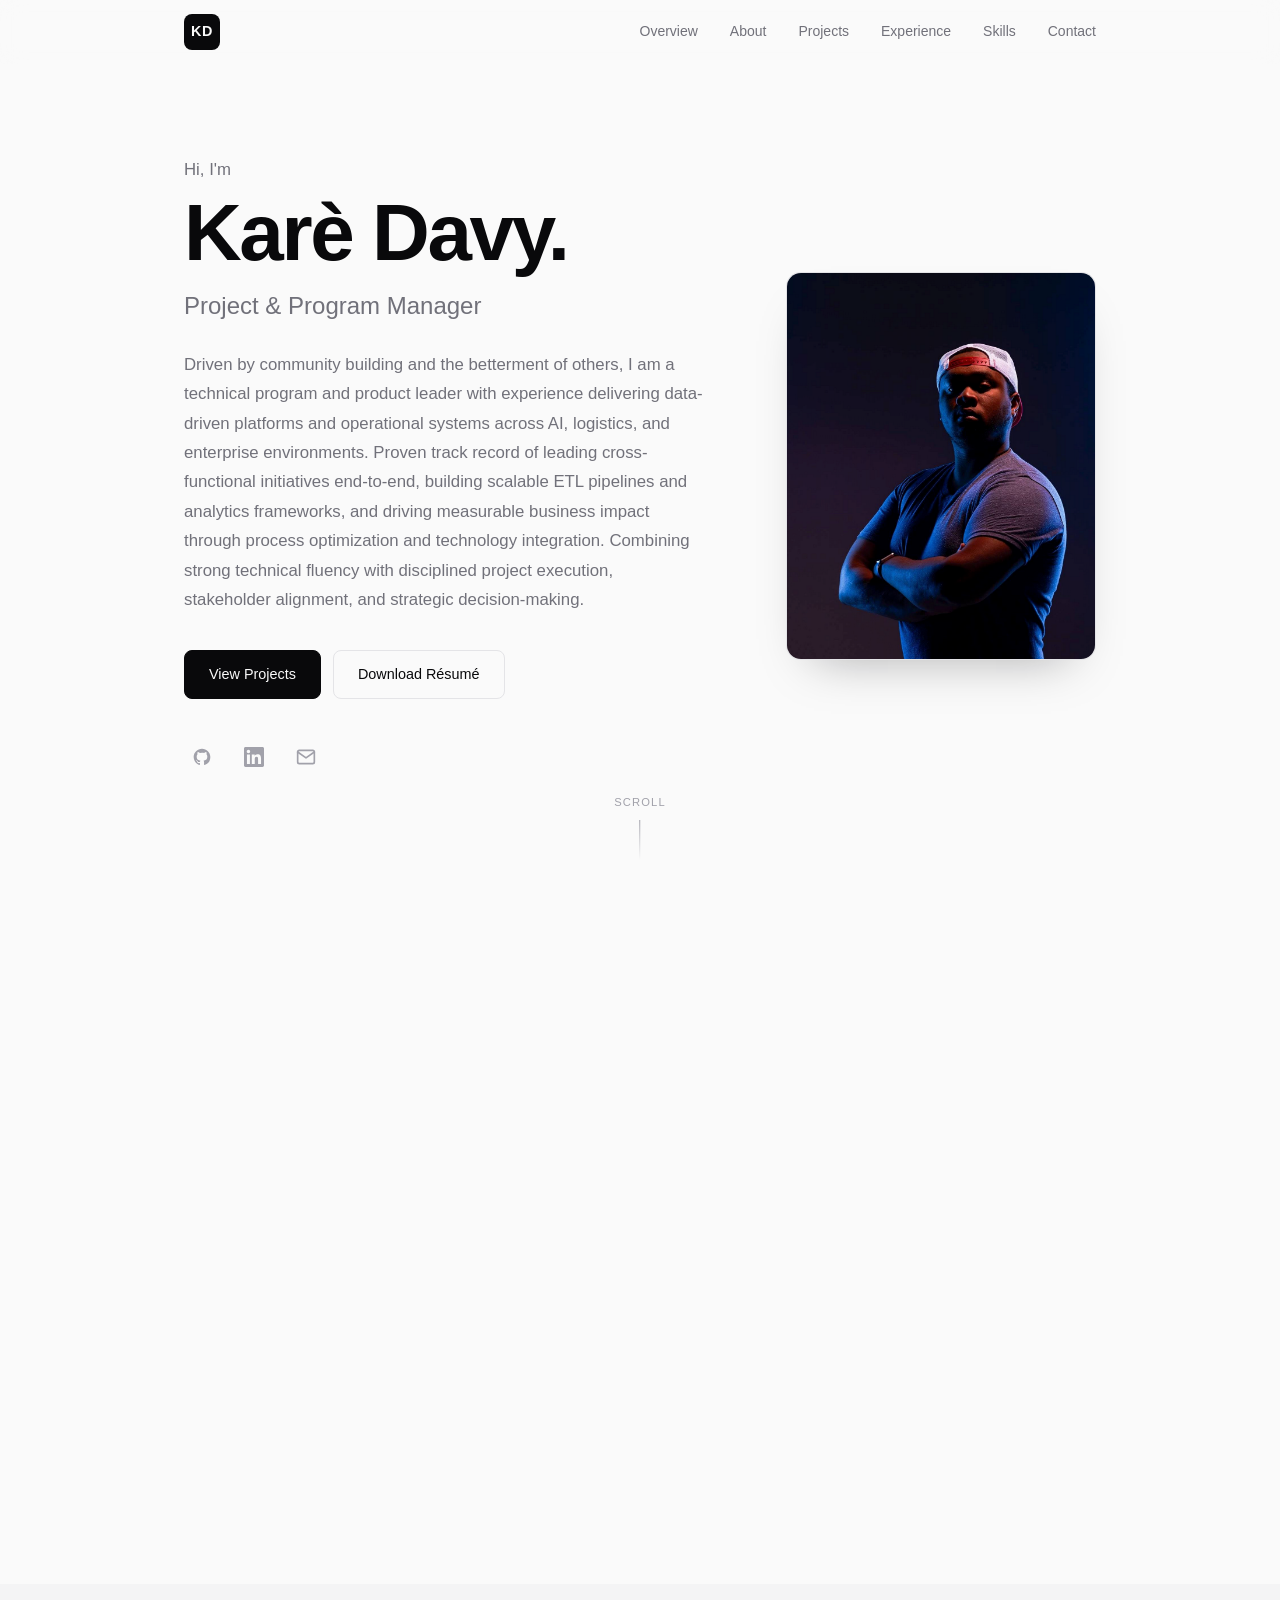
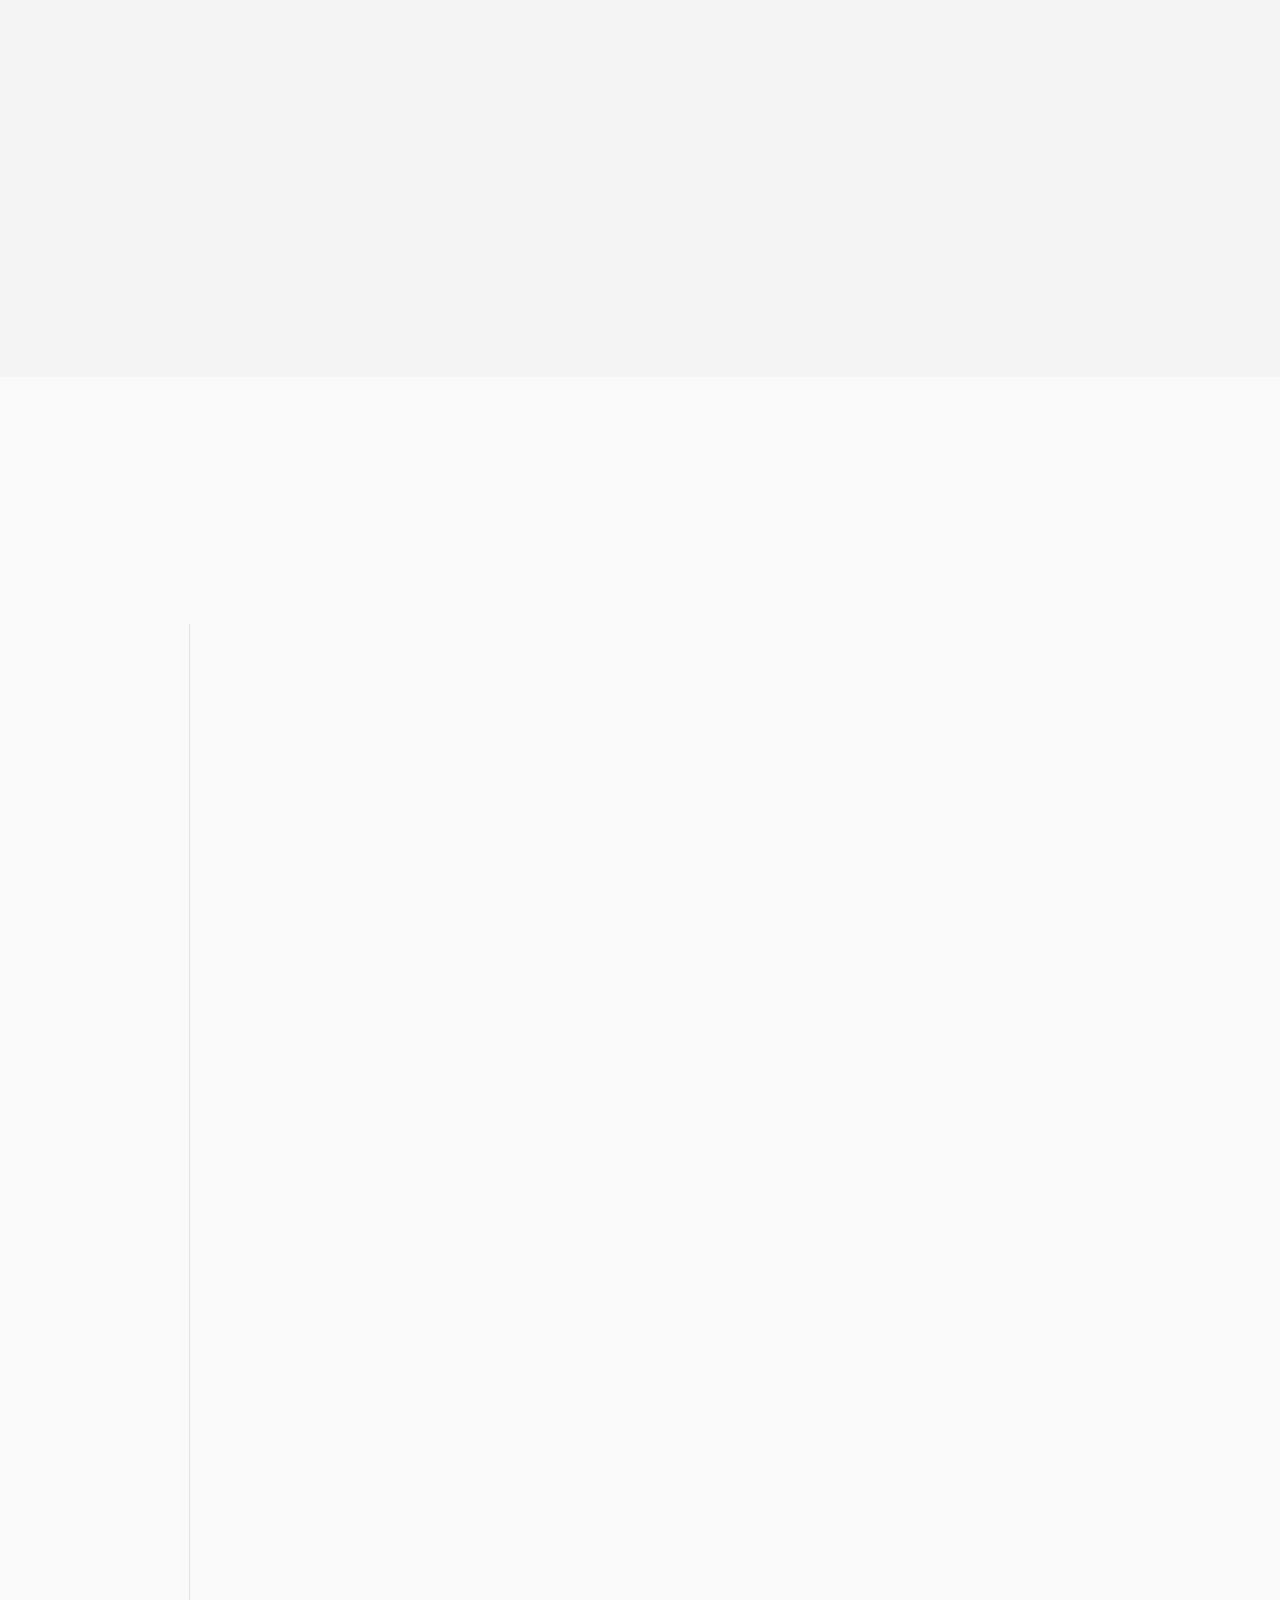
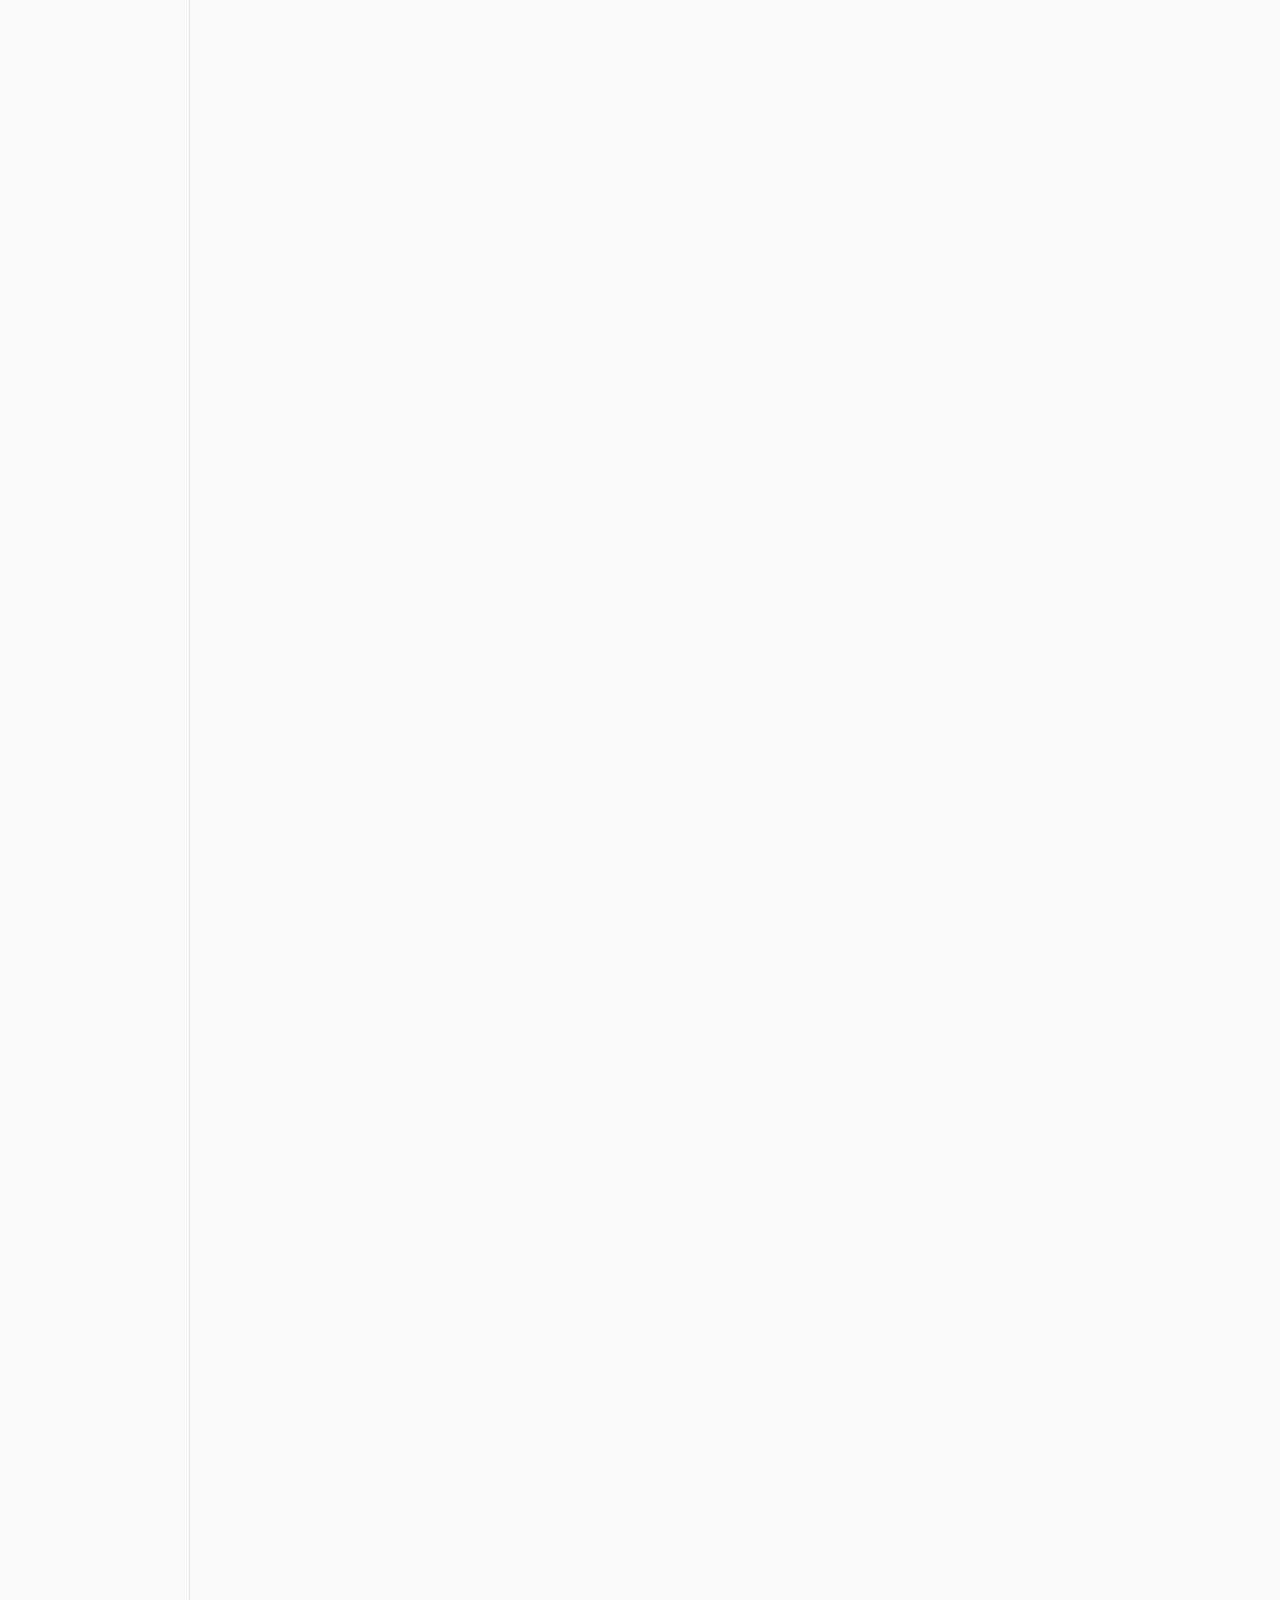
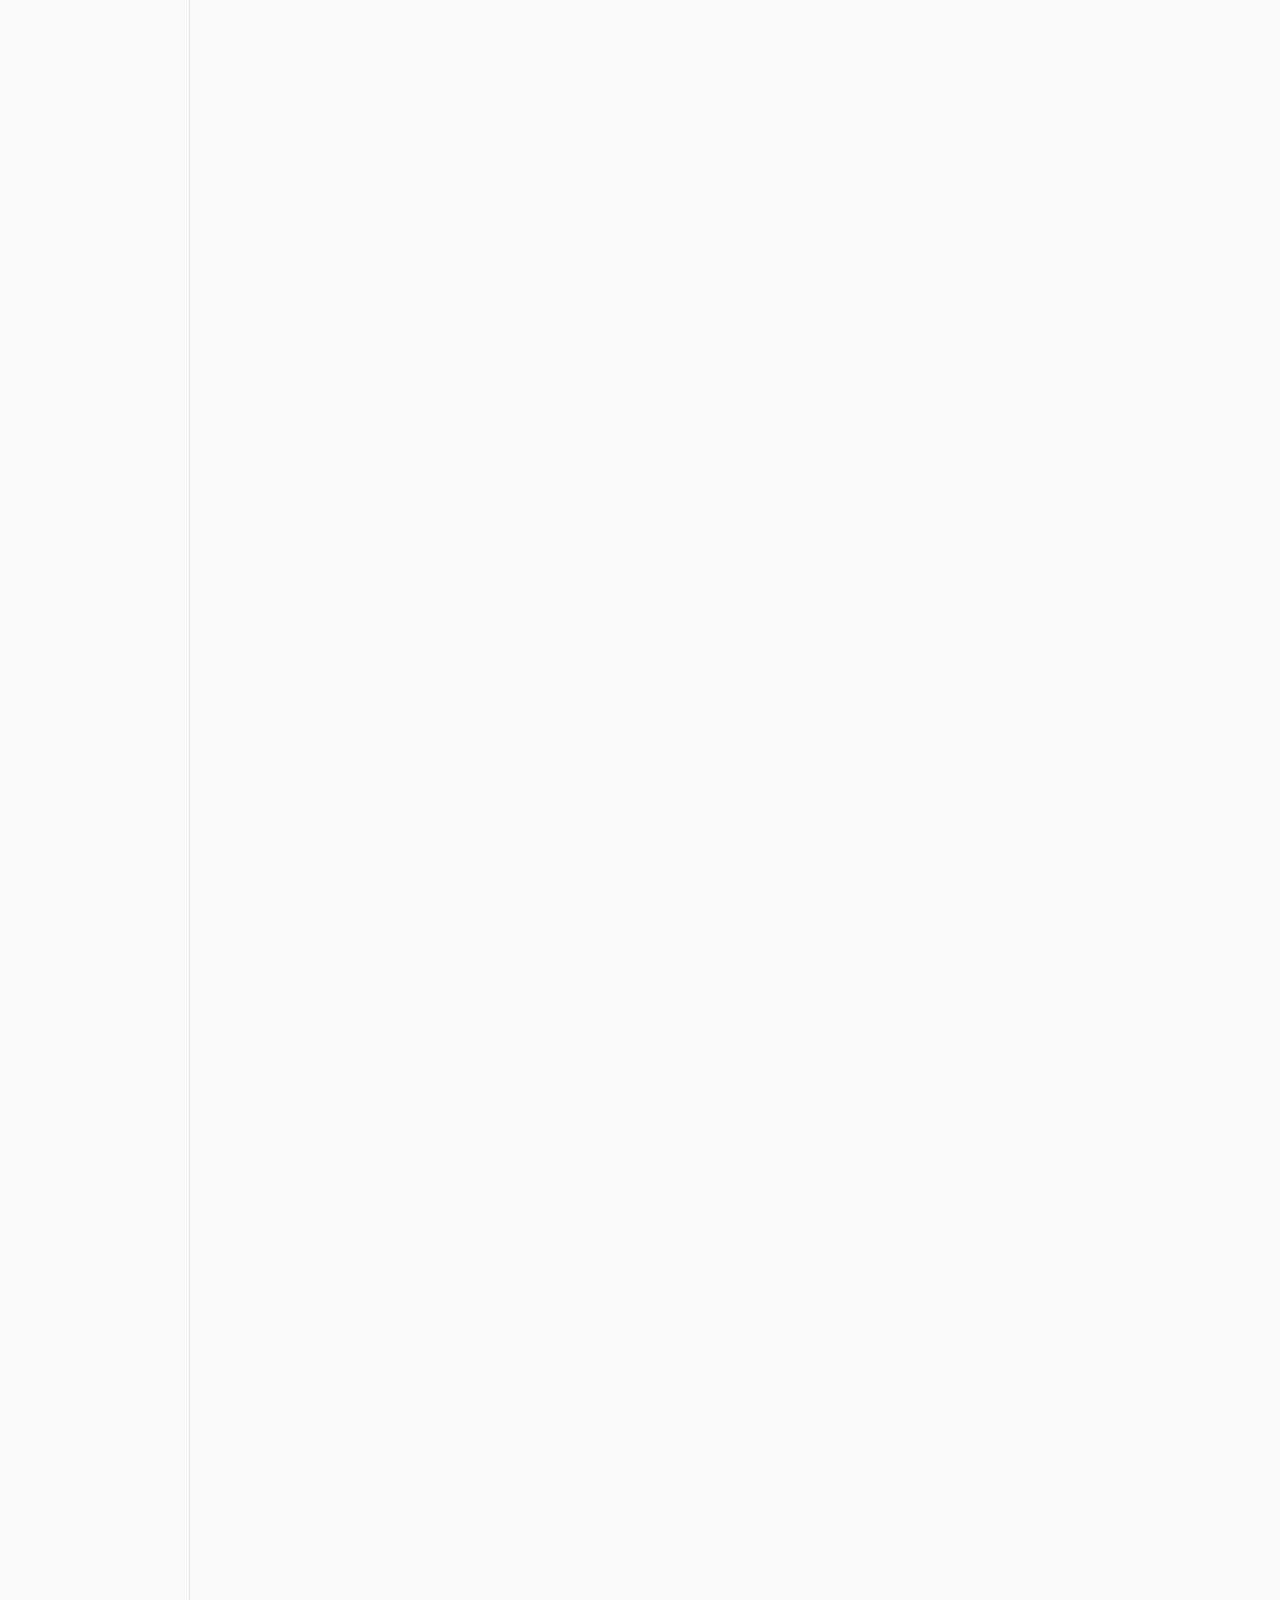
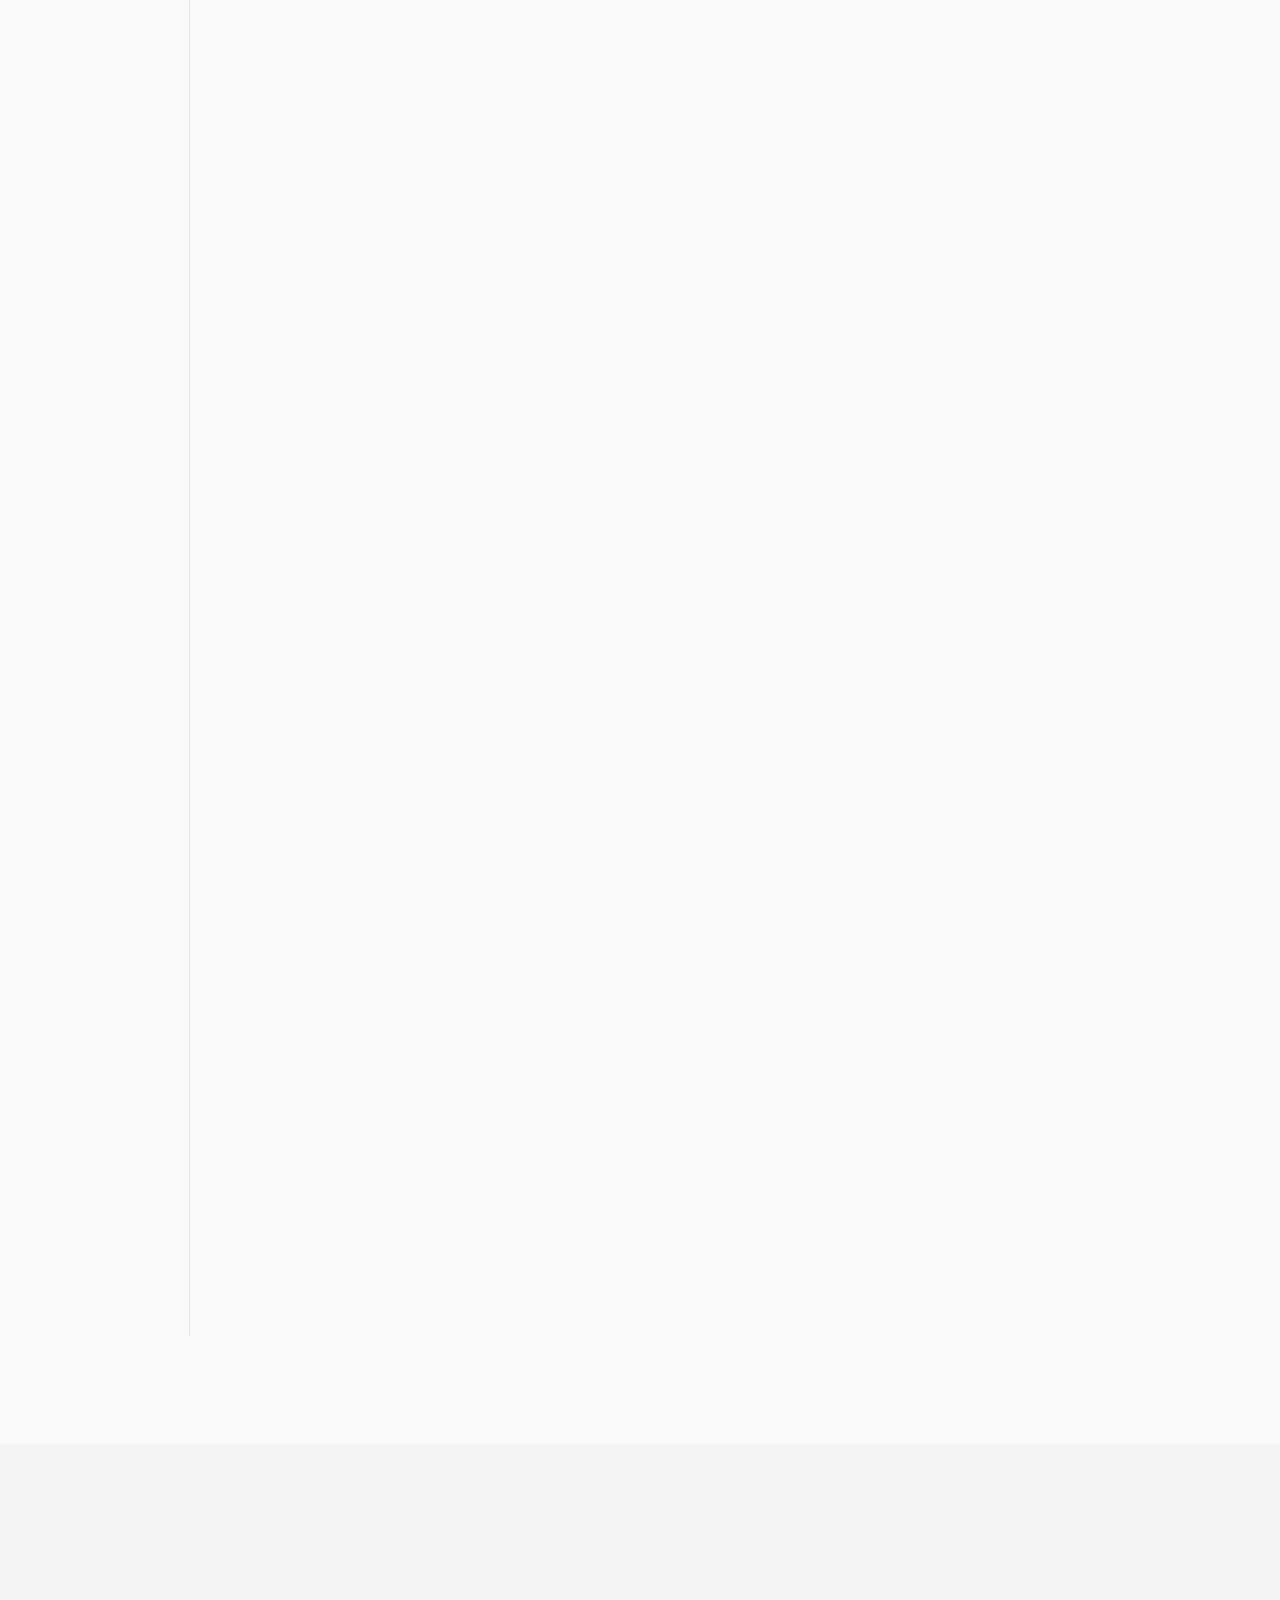
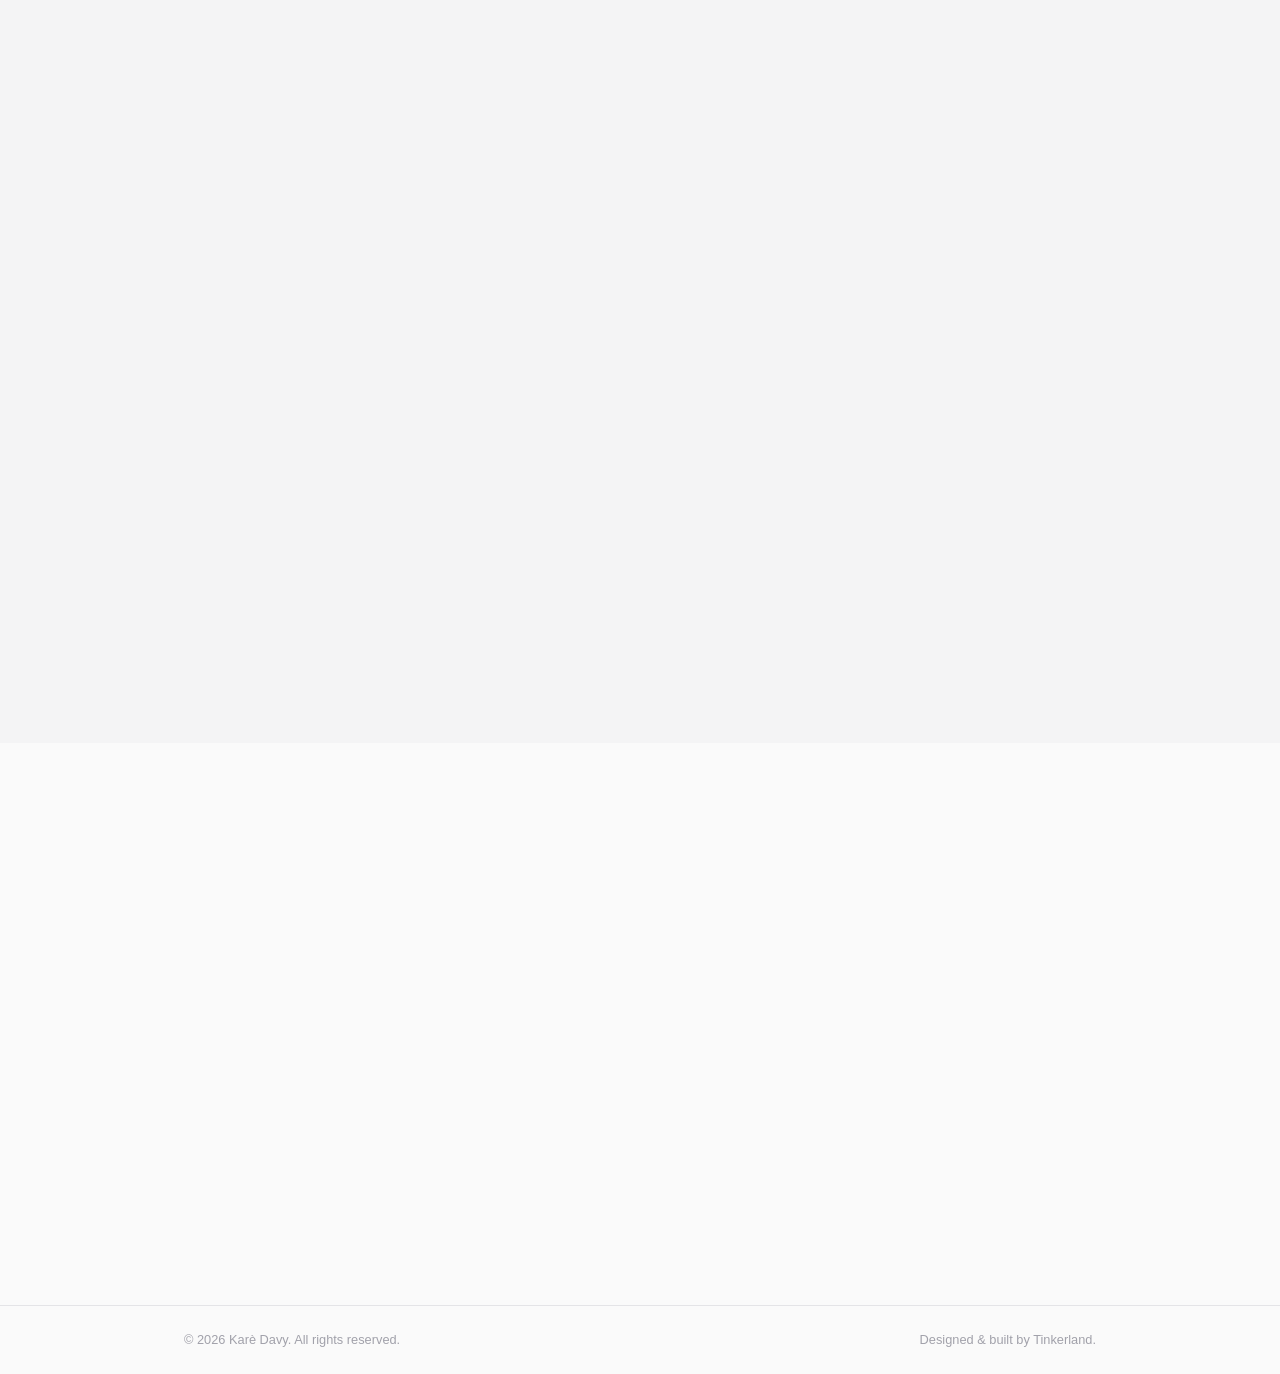
==== index.html @ 86a443ca "update - added profile image" ====
<!DOCTYPE html>
<html lang="en">

<head>
    <meta charset="UTF-8" />
    <meta name="viewport" content="width=device-width, initial-scale=1.0" />
    <meta http-equiv="Content-Security-Policy" content="default-src 'self'; script-src 'self'; style-src 'self' https://fonts.googleapis.com; font-src 'self' https://fonts.gstatic.com; img-src 'self'; connect-src 'self'; object-src 'none'; frame-src 'none'; frame-ancestors 'none'; base-uri 'self'; form-action 'self'; upgrade-insecure-requests" />
    <meta name="referrer" content="strict-origin-when-cross-origin" />
    <meta name="robots" content="noindex, nofollow" />
    <title>Karè Davy - Portfolio</title>
    <meta name="description" content="Karè Davy Portfolio" />
    <link rel="preconnect" href="https://fonts.googleapis.com" />
    <link rel="preconnect" href="https://fonts.gstatic.com" crossorigin />
    <link href="https://fonts.googleapis.com/css2?family=Inter:wght@300;400;500;600;700&display=swap" rel="stylesheet" />
    <link rel="stylesheet" href="css/style.css" />
</head>

<body>

  <!-- ─── NAV ─── -->
  <header class="nav" id="nav">
    <div class="container nav__inner">
      <a href="#hero" class="nav__logo">KD</a>
      <nav class="nav__links" id="navLinks">
        <a href="#overview">Overview</a>
        <a href="#about">About</a>
        <a href="#projects">Projects</a>
        <a href="#experience">Experience</a>
        <a href="#skills">Skills</a>
        <a href="#contact">Contact</a>
      </nav>
      <button class="nav__burger" id="burger" aria-label="Toggle menu">
        <span></span><span></span><span></span>
      </button>
    </div>
  </header>

  <!-- ─── HERO ─── -->
<section class="hero" id="hero">
  <div class="container hero__inner">
    <div class="hero__text">
      <p class="hero__greeting reveal">Hi, I'm</p>
      <h1 class="hero__name reveal">Karè Davy.</h1>
      <p class="hero__title reveal">Project &amp; Program Manager</p>
      <p class="hero__bio reveal">
        Driven by community building and the betterment of others,
        I am a technical program and product leader with experience delivering
        data-driven platforms and operational systems across AI, logistics, and
        enterprise environments. Proven track record of leading cross-functional initiatives
        end-to-end, building scalable ETL pipelines and analytics frameworks, and driving
        measurable business impact through process optimization and technology integration.
        Combining strong technical fluency with disciplined project execution, stakeholder alignment, and strategic
        decision-making.
      </p>
      <div class="hero__cta reveal">
        <a href="#projects" class="btn btn--primary">View Projects</a>
        <a href="assests/KareDavy_Senior_Program_Manager_Resume.pdf" class="btn btn--outline" target="_blank"
          rel="noopener noreferrer">Download Résumé</a>
      </div>
      <div class="hero__social reveal">
        <a href="https://www.github.com/lukasanorth" target="_blank" rel="noopener noreferrer" aria-label="GitHub">
          <svg viewBox="0 0 24 24" fill="currentColor">
            <path
              d="M12 2C6.477 2 2 6.484 2 12.017c0 4.425 2.865 8.18 6.839 9.504.5.092.682-.217.682-.483 0-.237-.008-.868-.013-1.703-2.782.605-3.369-1.343-3.369-1.343-.454-1.158-1.11-1.466-1.11-1.466-.908-.62.069-.608.069-.608 1.003.07 1.531 1.032 1.531 1.032.892 1.53 2.341 1.088 2.91.832.092-.647.35-1.088.636-1.338-2.22-.253-4.555-1.113-4.555-4.951 0-1.093.39-1.988 1.029-2.688-.103-.253-.446-1.272.098-2.65 0 0 .84-.27 2.75 1.026A9.564 9.564 0 0112 6.844c.85.004 1.705.115 2.504.337 1.909-1.296 2.747-1.027 2.747-1.027.546 1.379.202 2.398.1 2.651.64.7 1.028 1.595 1.028 2.688 0 3.848-2.339 4.695-4.566 4.943.359.309.678.92.678 1.855 0 1.338-.012 2.419-.012 2.747 0 .268.18.58.688.482A10.019 10.019 0 0022 12.017C22 6.484 17.522 2 12 2z" />
          </svg>
        </a>
        <a href="https://www.linkedin.com/in/karedavy" target="_blank" rel="noopener noreferrer" aria-label="LinkedIn">
          <svg viewBox="0 0 24 24" fill="currentColor">
            <path
              d="M20.447 20.452h-3.554v-5.569c0-1.328-.027-3.037-1.852-3.037-1.853 0-2.136 1.445-2.136 2.939v5.667H9.351V9h3.414v1.561h.046c.477-.9 1.637-1.85 3.37-1.85 3.601 0 4.267 2.37 4.267 5.455v6.286zM5.337 7.433c-1.144 0-2.063-.926-2.063-2.065 0-1.138.92-2.063 2.063-2.063 1.14 0 2.064.925 2.064 2.063 0 1.139-.925 2.065-2.064 2.065zm1.782 13.019H3.555V9h3.564v11.452zM22.225 0H1.771C.792 0 0 .774 0 1.729v20.542C0 23.227.792 24 1.771 24h20.451C23.2 24 24 23.227 24 22.271V1.729C24 .774 23.2 0 22.225 0z" />
          </svg>
        </a>
        <a href="mailto:karedavy@outlook.com" aria-label="Email">
          <svg viewBox="0 0 24 24" fill="none" stroke="currentColor" stroke-width="2" stroke-linecap="round"
            stroke-linejoin="round">
            <path d="M4 4h16c1.1 0 2 .9 2 2v12c0 1.1-.9 2-2 2H4c-1.1 0-2-.9-2-2V6c0-1.1.9-2 2-2z" />
            <polyline points="22,6 12,13 2,6" />
          </svg>
        </a>
      </div>
    </div>

    <div class="hero__media reveal">
      <figure class="hero__frame">
        <img class="hero__photo" src="assests/profile/hero_image.png" alt="Karè Davy" width="800" height="1000" />
      </figure>
    </div>
  </div>

  <div class="hero__scroll-hint">
    <span>scroll</span>
    <div class="hero__scroll-line"></div>
  </div>
</section>

  <!-- ─── COMPANIES ─── -->
  <section class="section companies" id="companies">
    <div class="container">
      <h2 class="section__title reveal">Organizations I've Been Part Of</h2>
      <div class="companies__grid">
        <div class="companies__logo reveal"><img src="assests/studio_north_logo.svg" alt="Studio North"loading="lazy" /></div>
        <div class="companies__logo reveal"><img src="assests/US-Army-logo.svg" alt="U.S. Army" loading="lazy" /></div>
        <div class="companies__logo reveal"><img src="assests/microsoft_logo.svg" alt="Microsoft" loading="lazy" /></div>
        <div class="companies__logo reveal"><img src="assests/poppin_logo.svg" alt="Poppin" loading="lazy" /></div>
        <div class="companies__logo reveal"><img src="assests/arxdesignmanagement_logo.svg" alt="ARX Design Management"loading="lazy" /></div>
        <div class="companies__logo reveal"><img src="assests/triumphbrklyn-logo.svg" alt="Triumph Brooklyn"loading="lazy" /></div>
        <div class="companies__logo reveal"><img src="assests/scharetg_logo.svg" alt="Robb Scharetg Pictures"loading="lazy" /></div>
        <div class="companies__logo reveal"><img src="assests/ieclja_logo.svg" alt="Innovative Energy Company Limited"loading="lazy" /></div>
        <div class="companies__logo reveal"><img src="assests/arc_white_logo.png" alt="Jamaica Drone Mapping Services"loading="lazy" /></div>
        <div class="companies__logo reveal"><img src="assests/nysid_logo.svg" alt="NYSID" loading="lazy" /></div>
        <div class="companies__logo reveal"><img src="assests/apa_logo.svg" alt="American Photographic Artists" loading="lazy" /></div>
        <div class="companies__logo reveal"><img src="assests/JamaicanFood_Logo_1.png" alt="JamaicanFood"loading="lazy" /></div>
        
        
      </div>
    </div>
  </section>

  <!-- ─── CAREER OVERVIEW ─── -->
  <section class="section section--alt" id="overview">
    <div class="container">
      <div class="section__label reveal">Career at a Glance</div>

      <div class="overview__callouts">

        <div class="overview__item reveal">
          <span class="overview__role"> Creative Director
            <span class="overview__company">Triumph Motorcycles</span>
          </span>
          <span class="overview__achievement">Launched a flagship multi-channel loyalty and editorial initiative that
            drove
            a 38% lift in newsletter subscriptions and increased dealership traffic by 20%.</span>
        </div>

        <div class="overview__item reveal">
          <span class="overview__role"> Program Manager
            <span class="overview__company">Microsoft</span>
          </span>
          <span class="overview__achievement">Governed a five-month product discovery sprint at Microsoft, delivering on
            time
            with zero scope overruns, producing a complete ETL pipeline, statistical model, and forward roadmap.</span>
        </div>

        <div class="overview__item reveal">
          <span class="overview__role">Project Manager
            <span class="overview__company">Poppin</span>
          </span>
          <span class="overview__achievement">Unlocked a $4.7MM revenue and cost-recovery stream at Poppin by designing
            and scaling a damage tracking system across 150+ field installation vendors.</span>
        </div>

        <div class="overview__item reveal">
          <span class="overview__role">Project Manager
            <span class="overview__company">ARX</span>
          </span>
          <span class="overview__achievement">Increased on-time milestone completion 35% at ARX by designing the
            Adaptive Fast Support System,
            a triage-based resource reallocation framework built from scratch.</span>
        </div>

        <div class="overview__item reveal">
          <span class="overview__role">Project Manager
            <span class="overview__company">Innovative Energy <br>Company Limited</span>
          </span>
          <span class="overview__achievement">Achieved 20% nationwide adoption of aerial farming technology in Jamaica,
            establishing 180 local government and cooperative partnerships across an 83-initiative reconnaissance
            program.</span>
        </div>

        <div class="overview__item reveal">
          <span class="overview__role">Creative Production Manager
            <span class="overview__company">Scharetg Pictures</span>
          </span>
          <span class="overview__achievement">Built a production operations infrastructure from scratch at Scharetg
            Pictures,
            reducing delivery timelines by 22% and supporting a global client portfolio spanning KPMG, Amtrak, Honda,
            FAA, Pfizer, Oracle, RBC, and many others.</span>
        </div>

        <div class="overview__item reveal">
          <span class="overview__role">Operations Manager
            <span class="overview__company">US Army</span>
          </span>
          <span class="overview__achievement">Drove large-scale operational and organizational performance by designing
            data-informed programs,
            leading cross-functional teams, and managing complex systems impacting 500+ personnel, digitizing legacy
            operations, and
            maintaining 100% accountability across $600M+ in assets.</span>
        </div>

      </div>

      <div class="overview__cta reveal">
        Keep Scrolling to know more
        <div class="hero__scroll-line hero__scroll-line--overview"></div>
      </div>

    </div>
  </section>


</body>

</html>
<!-- ─── ABOUT ─── -->
<section class="section" id="about">
  <div class="container">
    <div class="section__label reveal">About</div>
    <!-- <span class="about__subtitle">Tinkerer. Systems thinker. Community builder.</span> -->
    <div class="about__grid">
      <div class="about__text reveal">
        <h2>Tinkerer. Systems thinker. Community builder.</h2>

        <p>
          I am a program manager with a focus on how things work and how best to improve systems.
          I enjoy systems architecture, data analytics, and developing programs that improve the quality of life of
          things.

        </p>
        <p>
          <!-- In my off time you can find me flying helicopters, racing motorcycles, or designing and building 3D visualizations and 3D printing tools. -->
        </p>
        <p>
          I'm currently <strong>open to new opportunities</strong>, feel free to reach out.
        </p>
      </div>
      <div class="about__facts reveal">
        <div class="fact">
          <span class="fact__number">10+</span>
          <span class="fact__label">Years of experience</span>
        </div>

        <div class="fact">
          <span class="fact__number">100+</span>
          <span class="fact__label">Happy clients</span>
        </div>
        <div class="fact">
          <span class="fact__number">200+</span>
          <span class="fact__label">Projects completed</span>
        </div>

      </div>
    </div>
  </div>
</section>

<!-- ─── PROJECTS ─── -->
<section class="section section--alt" id="projects">
  <div class="container">
    <div class="section__label reveal">Projects</div>
    <h2 class="section__title reveal">Selected work</h2>
    <div class="projects__grid">

      <!-- JamaicanFood -->
      <article class="project-card reveal">
        <div class="project-card__header">
          <div class="project-card__icon">
            <svg viewBox="0 0 24 24" fill="none" stroke="currentColor" stroke-width="1.5">
              <rect x="5" y="2" width="14" height="20" rx="2" />
              <path d="M12 18h.01" />
            </svg>
          </div>
        </div>
        <img src="assests/JamaicanFood_Logo_small.png" alt="JamaicanFood logo" class="case-hero__logo" />
        <h3 class="project-card__title">JamaicanFood: Recipe Box Builder</h3>
        <p class="project-card__desc">
          A zero-to-one iOS app bringing authentic Jamaican ingredients to the diaspora.
          Eleven wireframed screens spanning a dual-mode box builder, multi-currency
          checkout with Apple Pay, and cultural context as a first-class feature.
        </p>
        <div class="project-card__tags">
          <span class="tag">UX Design</span>
          <span class="tag">UI Design</span>
          <span class="tag">Wireframing</span>
          <span class="tag">Prototyping</span>
          <span class="tag">User Research</span>
          <span class="tag">Product Design</span>
          <span class="tag">iOS / Mobile</span>
          <span class="tag">E-commerce</span>
        </div>
        <a href="case-studies/jamaicanfood.html" class="project-card__cta">Read case study <span
            aria-hidden="true">→</span></a>
      </article>


      <!-- JDMS -->
      <article class="project-card reveal">
        <div class="project-card__header">
          <div class="project-card__icon">
            <svg viewBox="0 0 24 24" fill="none" stroke="currentColor" stroke-width="1.5">
              <circle cx="12" cy="12" r="10" />
              <path d="M2 12h20M12 2a15.3 15.3 0 010 20M12 2a15.3 15.3 0 000 20" />
            </svg>
          </div>
        </div>
        <img src="assests/logo-mini-green.png" alt="Jamaica Drone Mapping Services logo" class="case-hero__logo" />
        <h3 class="project-card__title">JDMS: Disaster Planning, Mitigation, Response, & Data Collection</h3>
        <p class="project-card__desc">
          Product strategy for a drone-mapping startup in Jamaica, choosing a
          disaster-planning wedge, building a proprietary geospatial dataset as the moat,
          and sequencing the transition from services to recurring platform revenue.
        </p>
        <div class="project-card__tags">
          <span class="tag">Product Strategy</span>
          <span class="tag">Data Monetization</span>
          <span class="tag">Startup Strategy</span>
          <span class="tag">Drone Mapping</span>
          <span class="tag">Data Analytics</span>
          <span class="tag">Geospatial Data</span>
          <span class="tag">Roadmapping</span>
        </div>
        <a href="case-studies/jdms.html" class="project-card__cta">Read case study <span aria-hidden="true">→</span></a>
      </article>

      <!-- Skunkworks Flywheel -->
      <article class="project-card reveal">
        <div class="project-card__header">
          <div class="project-card__icon">
            <svg viewBox="0 0 24 24" fill="none" stroke="currentColor" stroke-width="1.5">
              <path d="M21 12a9 9 0 11-6.219-8.56" />
              <path d="M21 3v6h-6" />
            </svg>
          </div>
        </div>
        <img src="assests/skunkworks_logo_gray.png" alt="Project Skunkworks logo" class="case-hero__logo" />
        <h3 class="project-card__title">Project Skunkworks: Flywheel Adoption Accelerator</h3>
        <p class="project-card__desc">
          A behavioral change management program proposal for American Express Marketing that recruits
          change-resistant senior marketers as pilot leaders, converting institutional
          skeptics into internal champions through a seven-phase experimentation cycle.
        </p>
        <div class="project-card__tags">
          <span class="tag">Change Management</span>
          <span class="tag">Enterprise Adoption</span>
          <span class="tag">Program Design</span>
          <span class="tag">Product Management</span>
          <span class="tag">Behavioral Science</span>
          <span class="tag">Stakeholder Management</span>
          <span class="tag">Program Management</span>
          <span class="tag">Go-to-Market Strategy</span>
          <span class="tag">Campaign Strategy</span>
        </div>
        <a href="case-studies/skunkworks-flywheel.html" class="project-card__cta">Read case study <span
            aria-hidden="true">→</span></a>
      </article>


      <!-- Strada -->
      <article class="project-card reveal">
        <div class="project-card__header">
          <div class="project-card__icon">
            <svg viewBox="0 0 24 24" fill="none" stroke="currentColor" stroke-width="1.5">
              <path d="M12 2L2 7l10 5 10-5-10-5z" />
              <path d="M2 17l10 5 10-5" />
              <path d="M2 12l10 5 10-5" />
            </svg>
          </div>
        </div>
        <img src="assests/strada_color_logo_background.PNG" alt="Strada brand logo" class="case-hero__logo" />
        <h3 class="project-card__title">Strada: Premium Motorcycle Lifestyle Platform</h3>
        <p class="project-card__desc">
          A vertically integrated, six-arm motorcycle lifestyle brand built from first principles
          combining secure storage, expert craftsmanship, community programming, digital content,
          and retail under one roof for high-net-worth urban riders.
        </p>
        <div class="project-card__tags">
          <span class="tag">Program Management</span>
          <span class="tag">Business Design</span>
          <span class="tag">Financial Modeling</span>
          <span class="tag">Content Strategy</span>
          <span class="tag">Go-to-Market Strategy</span>
          <span class="tag">Venture Design</span>
        </div>
        <a href="case-studies/strada.html" class="project-card__cta">Read case study <span
            aria-hidden="true">→</span></a>
      </article>


      <!-- VICTA -->
      <article class="project-card reveal">
        <div class="project-card__header">
          <div class="project-card__icon">
            <svg viewBox="0 0 24 24" fill="none" stroke="currentColor" stroke-width="1.5">
              <path d="M3 9.5L12 3l9 6.5" />
              <path d="M5 10v10h14V10" />
              <path d="M9 20v-6h6v6" />
            </svg>
          </div>
        </div>
        <img src="assests/victa_logo.png" alt="VICTA logo" class="case-hero__logo" />
        <h3 class="project-card__title">VICTA: Veteran Reintegration Program</h3>
        <p class="project-card__desc">
          A concept proposal for homeless veteran reintegration adapting the Army's OSUT
          training model, unifying transitional housing, vocational training, and job
          placement in a 200+ bed community built from repurposed shipping containers.
        </p>
        <div class="project-card__tags">
          <span class="tag">Program Management</span>
          <span class="tag">Program Design</span>
          <span class="tag">Social Entrepreneurship</span>
          <span class="tag">Nonprofit Strategy</span>
          <span class="tag">Urban Planning</span>
          <span class="tag">Systems Thinking</span>
        </div>
        <a href="case-studies/victa.html" class="project-card__cta">Read case study <span
            aria-hidden="true">→</span></a>
      </article>

    </div>
  </div>
</section>

<!-- ─── EXPERIENCE ─── -->
<section class="section" id="experience">
  <div class="container">
    <div class="section__label reveal">Experience</div>
    <h2 class="section__title reveal">Where I've Worked</h2>
    <div class="timeline">

      <div class="timeline__item reveal">
        <div class="timeline__marker"></div>
        <div class="timeline__content">
          <div class="timeline__meta">
            <!-- <span class="timeline__date">2025</span> -->
            <span class="timeline__type">Contract</span>
          </div>
          <h3 class="timeline__role">Creative Director</h3>
          <p class="timeline__company">Triumph Motorcycles · Brooklyn, NY</p>
          <p class="timeline__desc">
            • <strong>Built and expanded</strong> the dealership's entire local marketing function, utilizing
            <strong>digital marketing, SEO, content strategy,
              and partner activation</strong> across paid social, display advertising, in-store events, and influencer
            partnerships using Meta Ads,
            Google Ads, Mailchimp, Google Analytics, and Adobe InDesign/Photoshop. I created all graphics, promotions,
            and content
            in-house while managing a 3-person cross-functional team across Sales, Service, and Apparel.
            <br>• <strong>Designed and launched Community: IN FOCUS</strong>, a monthly editorial newsletter and
            photo-essay platform featuring local riders, and
            community figures. This was built on long-form storytelling, professional photography, and community
            engagement to ground
            the brand in a distinctly New York narrative. <strong>I rebuilt</strong> the dormant newsletter (20
            subscribers, last updated 2019) into a new product
            that grew to 800 subscribers and signed up 220 community members.
            <br>• <strong>Launched the Triumph Passport Program</strong>, a loyalty initiative partnering with local
            restaurants across the five boroughs
            <strong>building partner integration</strong>, points-based engagement design, and community building to
            drive riders to stamp passport books at
            participating venues throughout the riding season.
            <br>• <strong>Developed co-marketing activations</strong> with regional partners including local coffee
            companies, apparel brands, event hosts,
            and artists <strong>applying brand alignment and local market tailoring</strong> to position Triumph
            Brooklyn as a cultural hub rather than a
            transactional dealership while staying consistent with Triumph's global brand strategy.
            <br>• <strong>Built governance-ready marketing infrastructure </strong>including a <strong>centralized
              knowledge portal</strong> of 200+ assets, digital templates,
            a product inventory database, and a digital media storage system that <strong>stored process documentation,
              asset governance, and systems design</strong>
            where no such infrastructure existed. This would enabled scalable campaign replication, vendor alignment,
            and structured production across
            eight future editorial series spanning video, photo essay, and blog formats.
          </p>

          <div class="timeline__tags">
            <span class="tag">MySQL</span>
            <span class="tag">SEO</span>
            <span class="tag">Content Strategy</span>
            <span class="tag">Brand Strategy</span>
            <span class="tag">Graphic Design</span>
            <span class="tag">Community Building</span>
            <span class="tag">InDesign</span>
            <span class="tag">Figma</span>
            <span class="tag">Project Management</span>
            <span class="tag">Creative Direction</span>
            <span class="tag">Campaign Strategy</span>
            <span class="tag">Data-Driven Strategy</span>
            <span class="tag">Cross-Functional Leadership</span>
            <span class="tag">Brand Management</span>
          </div>
        </div>
      </div>

      <div class="timeline__item reveal">
        <div class="timeline__marker"></div>
        <div class="timeline__content">
          <div class="timeline__meta">
            <!-- <span class="timeline__date">2024 — 2025</span> -->
            <span class="timeline__type">Full-time</span>
          </div>
          <h3 class="timeline__role">Program Manager</h3>
          <p class="timeline__company">Microsoft · New York, NY</p>
          <p class="timeline__desc">
            • <strong>Structured and governed </strong> a five-month product discovery sprint defining the outcome bar,
            authoring the PRD,
            and establishing prioritization frameworks <strong>applying program governance and Agile sprint
              management</strong>
            across a cross-functional review panel of four senior leaders (<em>Principal PM, Principal Financial PM,
              Senior
              SWE, Azure Core Security SWE</em>); delivered on time with zero scope overruns.
            <br>• <strong> Drove technical trade-off decisions</strong> on the modeling stack, documenting rationale and
            locking the full
            dependency stack (<em>pandas, NumPy, scikit-learn, Alpha Vantage SDK, NLTK, Claude API</em>) <strong>
              applying systems
              thinking and risk analysis</strong> to balance feasibility, scope, and timeline; trade-off decisions held
            under SWE
            code review with minimal rework required.
            <br>• <strong>Designed and delivered</strong> an end-to-end ETL pipeline integrating NLP-derived sentiment
            metrics with MACD,
            SMA, EMA, returns, and volatility signals <strong>applying data architecture and pipeline engineering
              skills</strong> with
            API rate-limit handling and data-integrity validation at every stage.
            <br>• <strong>Evaluated and selected</strong> from six regression models (<em>Linear, Ridge, Lasso, SVR,
              Random Forest, Gradient
              Boosting</em>) using cross-correlation and Granger causality testing <strong>applying statistical
              modeling, analytical
              rigor, and evidence-based decision-making</strong> to surface reverse-causality findings (price leading
            sentiment,
            minimum p = 0.0847 at lag 7).
            <br>• <strong> Synthesized quantitative and qualitative findings</strong> into a product strategy
            recommendation that reshaped the
            team's working direction reframing sentiment as a supplementary signal and surfacing news volume as a
            stronger correlate; recommendation was formally presented to the senior review panel and informed
            downstream strategic discussions.
            <br>• <strong>Defined</strong> a four-workstream forward roadmap (deployment, model enhancement, validation,
            expansion) with full pipeline documentation and dashboards <strong>applying structured program closure and
              knowledge-transfer practices</strong> to ensure continuity; ETL pipeline and dashboards successfully
            handed off with
            full documentation.
          </p>
          <div class="timeline__tags">
            <span class="tag">Python</span>
            <span class="tag">SQL</span>
            <span class="tag">Project Management</span>
            <span class="tag">Data Science</span>
            <span class="tag">Financial Modeling</span>
            <span class="tag">Product Strategy</span>
            <span class="tag">Machine Learning</span>
          </div>
        </div>
      </div>

      <div class="timeline__item reveal">
        <div class="timeline__marker"></div>
        <div class="timeline__content">
          <div class="timeline__meta">
            <!-- <span class="timeline__date">2022 - 2023</span> -->
            <span class="timeline__type">Full-time</span>
          </div>
          <h3 class="timeline__role">Project Manager</h3>
          <p class="timeline__company">Poppin · New York, NY</p>
          <p class="timeline__desc">
            • <strong>Owned and delivered</strong> the product strategy for an internal platform layered over NetSuite
            partnering with Tech,
            Product, CX, and Sales <strong>applying stakeholder management, cross-functional coordination, and process
              design</strong> to ship a
            real-time dashboard and knowledge portals via Google Canary extensions; reduced project completion time 30%,
            support
            orders 3%, and support-order expense 15%; portals served as primary onboarding resource during acquisition
            with
            no critical institutional knowledge gaps.
            <br>• <strong>Designed and scaled</strong> a product-level damage tracking system using QR-embedded SKUs,
            rolling scan workflows
            to 150+ field installation vendors <strong>applying partner integration strategy, cross-functional
              leadership, and data
              monetization thinking</strong> across a 10-person team (Sales, Product, Planning, Ops, PM, BA, Tech);
            unlocked a $4.7MM revenue
            and cost-recovery stream over 12 months by attributing 15–20% of unit damage to specific freight and
            last-mile carriers.
            <br>• <strong>Identified and resolved</strong> a customer-segment over-service problem (sub-$1,000 orders on
            white-glove fulfillment path)
            by shipping an automated fulfillment workflow with auto-alert client communications <strong>applying
              value-viability segmentation
              and capacity optimization thinking</strong> to free PM resources; reallocated PM capacity to high-value
            installations and reduced
            inbound volume to Sales and CX.
            <br>• <strong>Executed a physical-network optimization</strong> across 150+ vendors and the national office
            footprint
            pre-positioning high-volume, high-damage SKUs at trusted regional installers <strong>applying supply chain
              analysis
              and logistics data</strong> from the damage-tracking platform; reduced delivery time 10%, lowered freight
            cost, and enabled
            pre-build QA at installer sites before job-site arrival.
          </p>
          <div class="timeline__tags">
            <span class="tag">MySQL</span>
            <span class="tag">Salesforce</span>
            <span class="tag">Project Management</span>
            <span class="tag">NetSuite</span>
            <span class="tag">Partner Management</span>
            <span class="tag">Process Optimization</span>
            <span class="tag">Data-Driven Decision Making</span>
            <span class="tag">Looker</span>
            <span class="tag">Supply Chain Optimization</span>
            <span class="tag">Data-Driven Strategy</span>
            <span class="tag">Cross-Functional Leadership</span>
          </div>
        </div>
      </div>

      <div class="timeline__item reveal">
        <div class="timeline__marker"></div>
        <div class="timeline__content">
          <div class="timeline__meta">
            <!-- <span class="timeline__date">2020 - 2022</span> -->
            <span class="timeline__type">Full-time</span>
          </div>
          <h3 class="timeline__role">Project Manager</h3>
          <p class="timeline__company">ARX Design and Construction · New York, NY</p>
          <p class="timeline__desc">
            • <strong>Managed and delivered a $20M+</strong> residential renovation portfolio across government,
            private, and real estate developer clients with <strong>cross-functional negotiation,
              fiscal oversight, and stakeholder management</strong> coordinating architects, engineers,
            subcontractors, and municipal agencies.
            <br>• <strong>Designed and deployed the Adaptive Fast Support System (FST)</strong> from scratch, modeled
            after the
            Army's Quick Reaction Force doctrine, applying triage-based resource reallocation and personnel tracking to
            pull top-skilled workers across active job sites for time-critical project pushes; <strong>initiated
              supporting process
              documentation </strong>and cross-site personnel tracking infrastructure where none previously existed,
            increasing on-time milestone completion 35%.
            <br>• <strong>Built and enforced a resource governance framework</strong> across 40+ vendors and
            subcontractors
            applying labor scheduling, materials overhead, and contractual compliance management using Excel-based
            tracking systems;
            <strong>drove a 15% improvement in allocation efficiency</strong> while maintaining safety standards, design
            language
            consistency, and risk controls across concurrent residential and renovation projects.
            <br>• <strong>Formalized a contractor onboarding and inspection SOP</strong> covering milestone
            walkthroughs,
            punch lists, material delivery QA, and finish-quality reviews applying 3D visualization tools
            (Blender, SketchUp, Revit, VRay) and structured vendor evaluation criteria to <strong>build a reusable
              40-contractor
              database</strong>; streamlining the onboarding process and <strong>established uniform quality
              standards</strong> across all subsequent projects.
          </p>
          <div class="timeline__tags">
            <span class="tag">Microsoft Office</span>
            <span class="tag">Excel</span>
            <span class="tag">3D Visualization</span>
            <span class="tag">Vendor Management</span>
            <span class="tag">Contract Management</span>
            <span class="tag">Resource Allocation</span>
            <span class="tag">Project Management</span>
            <span class="tag">Partner Management</span>
            <span class="tag">Process Optimization</span>
            <span class="tag">Supply Chain Optimization</span>
            <span class="tag">Cross-Functional Leadership</span>
          </div>
        </div>
      </div>

      <div class="timeline__item reveal">
        <div class="timeline__marker"></div>
        <div class="timeline__content">
          <div class="timeline__meta">
            <!-- <span class="timeline__date">2018 - 2019</span> -->
            <span class="timeline__type">Contract</span>
          </div>
          <h3 class="timeline__role">Project Manager</h3>
          <p class="timeline__company">Innovative Energy Company Limited · Kingston, Jamaica</p>
          <p class="timeline__desc">
            <em>Brought in as a subject matter expert in aerial reconnaissance and photogrammetry, leveraging U.S. Army
              operational background
              and professional photography expertise to modernize how the Jamaican government identified, mapped, and
              managed farmland at a national scale.</em>
            <br>• <strong>Conducted a nationwide needs assessment</strong> across government agencies, local farmers,
            and agricultural institutions to identify gaps
            in geospatial data, technical capacity, and operational processes for land management and disaster planning.
            Synthesized findings into a comprehensive
            report and roadmap that informed the design of a government-wide drone mapping program.
            <br>• <strong>Designed and led</strong> a government-commissioned island-wide aerial reconnaissance program
            across 83 mapping
            initiatives applying photogrammetry, LiDAR, and ArcGIS to build a geospatial data lake covering runoff
            zones, irrigation
            infrastructure, civil infrastructure, land ownership boundaries, and disaster planning. <strong>Coordinated
              daily</strong> with Ministries of
            Agriculture, Environment, and Land to align technical deliverables with national goals spanning climate
            resilience, infrastructure planning,
            land reform, and disaster preparedness.
            <br>• <strong>Built and standardized the first operational protocols</strong> for autonomous aerial systems
            from the ground up
            <strong>building and developing</strong> flight parameter design, data capture specifications, QA review
            processes, and handoff procedures across DJI platforms
            and DroneDeploy.
            <br>• <strong>Launched 14 pilot programs</strong> to test LiDAR vs. photogrammetry viability, optimal flight
            patterns, and platform
            selection across commercial and enterprise drones, with finalized protocols adopted by internal teams, local
            governments, and contractor training programs.
            <br>• <strong>Drove adoption of drone-based agricultural technology</strong> among a skeptical farming
            population and multi-layered
            government stakeholders applying stakeholder education, after-action reporting, and change management across
            aldermen, farmers, teachers, engineers,
            and ministry officials.
            <br>• <strong>Achieved 20% nationwide adoption of aerial farming initiatives</strong>, established 180 local
            partnerships
            between government agencies, farming cooperatives, and technology providers, and <strong>trained local teams
              to independently </strong>
            use digital maps and drone data for crop planning and water management.
            <br>• <strong>Delivered integrated geospatial databases and 3D terrain models</strong> combining land
            boundaries, potential crop yield,
            water runoff patterns, and regional weather data utilizing MySQL, ArcGIS, Google Workspace, and
            photogrammetric point cloud
            processing to <strong>make spatial insights actionable for government planners and local farmers</strong>.
            Directly supporting national policy
            decisions around land use optimization, flood risk mitigation, and modernization of Jamaica's agricultural
            planning infrastructure.
          </p>
          <div class="timeline__tags">
            <span class="tag">Drone Mapping</span>
            <span class="tag">Photogrammetry</span>
            <span class="tag">LiDAR</span>
            <span class="tag">ArcGIS</span>
            <span class="tag">Project Management</span>
            <span class="tag">Data Management</span>
            <span class="tag">Change Management</span>
            <span class="tag">Stakeholder Management</span>
            <span class="tag">Geospatial Data</span>
            <span class="tag">Data-Driven Decision Making</span>
            <span class="tag">Cross-Functional Leadership</span>
            <span class="tag">Government Relations</span>
            <span class="tag">Agricultural Technology</span>
            <span class="tag">Climate Resilience</span>
          </div>
        </div>
      </div>



      <div class="timeline__item reveal">
        <div class="timeline__marker"></div>
        <div class="timeline__content">
          <div class="timeline__meta">
            <!-- <span class="timeline__date">2017 - 2020</span> -->
            <span class="timeline__type">Full-time</span>
          </div>
          <h3 class="timeline__role">Creative Production Manager</h3>
          <p class="timeline__company">Scharetg Pictures · Washington, D.C.</p>
          <p class="timeline__desc">
            • <strong>Owned end-to-end production lifecycle</strong> for 30+ photography, print, and event campaigns
            with
            budgets ranging $20K to $400K <strong>applying creative brief management, scope control, and client
              relations </strong>
            across a portfolio of global brands (Microsoft, US Army/Navy/Air Force, RBC, John Deere, KPMG, and others).
            <br>• <strong>Managed multiple concurrent client relationships</strong> involving daily approvals, change
            orders, contingency planning, and executive-level status updates.
            <br>• <strong>Built a production operations infrastructure</strong> from scratch utilizing mind-mapping,
            systems design, and Google Workspace architecture to <strong>deliver a
              centralized knowledge portal</strong> housing client contact databases, personnel rosters, financial
            documentation, contracts, and production timelines while
            also creating standardized production documentation templates for creative briefs, and production plans
            <strong>resulting in reduced delivery timelines 22%</strong> and eliminated time-lost searching through
            unstructured chains for critical contacts and assets.
            <br>• <strong>Coordinated multi-national production teams across countries, time zones, and
              languages</strong> managing
            cultural research, pre-production planning, and cross-cultural communication protocols with a core crew of 7
            scaling to 100+ during active productions.
            <br>• <strong>Designed and deployed a centralized asset management framework</strong> using Google Workspace
            with a company-specific naming taxonomy applying digital asset governance across RAW footage, final
            deliverables,
            brand guidelines, usage rights, contracts, and payroll documentation.
            <br>• <strong>Standardized access for internal team members </strong> and 100+ production contributors using
            BlinkBid,
            Salesforce, MilaNote, and Adobe Suite to manage production finances, CRM, and creative workflows.
          </p>
          <div class="timeline__tags">
            <span class="tag">Google Workspace</span>
            <span class="tag">Project Management</span>
            <span class="tag">Creative Production</span>
            <span class="tag">Client Relations</span>
            <span class="tag">Vendor Management</span>
            <span class="tag">Contract Management</span>
            <span class="tag">Process Optimization</span>
            <span class="tag">Cross-Cultural Communication</span>
            <span class="tag">Cross-Functional Leadership</span>
            <span class="tag">Digital Asset Management</span>
            <span class="tag">Financial Management</span>
            <span class="tag">CRM</span>
            <span class="tag">Creative Workflow Management</span>
          </div>
        </div>
      </div>




      <div class="timeline__item reveal">
        <div class="timeline__marker"></div>
        <div class="timeline__content">
          <div class="timeline__meta">
            <!-- <span class="timeline__date">2010 - 2014</span> -->
            <span class="timeline__type">Full-time</span>
          </div>
          <h3 class="timeline__role">Operations Manager</h3>
          <p class="timeline__company">US Army · New York, NY</p>
          <p class="timeline__desc">
            • <strong>Designed and launched</strong> a unit-wide mentorship and retention program for 300+ junior
            soldiers conducting qualitative user research and quantitative demographic segmentation by age,
            time-in-service,
            and geography <strong>applying behavioral analysis and program design</strong> to translate insights into a
            company-by-company
            programming calendar; framework was adopted battalion-wide, delivering leadership's first analytical view of
            junior-soldier engagement by demographic segment.
            <br>• <strong>Led a 20-person team</strong> to migrate 16 years of battalion records into a structured
            digital library
            <strong>designing the information architecture, socializing the target state, and directing
              execution</strong>; library
            was successfully delivered and used for historical preservation, awards gap analysis, and change-of-command
            briefings.
            <br>• <strong>Owned end-to-end delivery</strong> of the battalion training pipeline moving 500 infantry
            soldiers across
            five companies through combat readiness, weapons qualification, and leader-development schools over
            three years applying performance data segmented by mounted and dismounted operations to iteratively improve
            cohort outcomes; delivered 100% of soldiers through combat readiness cycles with measurable
            cohort-over-cohort improvement.
            <br>• <strong>Directed accountability and movement</strong> of $600M+ in serialized battalion assets
            (vehicles, weapons systems,
            communications equipment, ammunition) across the full deployment lifecycle <strong>maintaining 100%
              documentation
              accuracy</strong> in Army logistics and maintenance ERP systems; sustained zero discrepancies across all
            property accountability audits.
            <br>• <strong>Served as primary communications envoy</strong> across four high-stakes coordination streams
            Afghanistan
            draw-down with International Security Assistance Forces(ISAF) coalition partners, Afghan leadership
            engagement,
            relief-in-place transfers, and multinational liaison applying <strong>executive communication and
              cross-cultural
              stakeholder management</strong>; authored 500+ family communications and published 10,000+ photos and
            videos through
            DoD DVIDS, maintaining soldier-family morale and unit cohesion through full deployment.
          </p>
          <div class="timeline__tags">
            <span class="tag">Project Management</span>
            <span class="tag">Microsoft Office</span>
            <span class="tag">Data-Driven Decision Making</span>
            <span class="tag">Change Management</span>
            <span class="tag">Process Optimization</span>
            <span class="tag">Team Leadership</span>
            <span class="tag">Military Operations</span>
            <span class="tag">Logistics Management</span>
            <span class="tag">Personnel Management</span>
            <span class="tag">Cross-Cultural Communication</span>
            <span class="tag">Stakeholder Management</span>
            <span class="tag">Program Management</span>
            <span class="tag">Operational Leadership</span>
          </div>
        </div>
      </div>





      <!-- Education -->
      <div class="timeline__divider reveal">Education and Training</div>

      <div class="timeline__item reveal">
        <div class="timeline__marker"></div>
        <div class="timeline__content">
          <div class="timeline__meta">
            <span class="timeline__type">Certificate</span>
          </div>
          <h3 class="timeline__role">Program Management</h3>
          <p class="timeline__company">Microsoft Software and Systems Academy</p>
          <p class="timeline__desc">
            Focus areas: Software Engineering, Cloud Fundamentals, Data Science, and Program Management
          </p>
          <h3 class="timeline__role">Data Analytics</h3>
          <p class="timeline__company">Coursera | Google</p>
          <p class="timeline__desc">
            Focus areas: Data Visualization, Data-Driven Decision Making, SQL, R, and Data Analytics with Excel
          </p>
          <h3 class="timeline__role">Project Management</h3>
          <p class="timeline__company">Coursera | Google</p>
          <p class="timeline__desc">
            Focus areas: Project Planning, Risk Management, Agile Methodologies, and Stakeholder Communication
          </p>
          <h3 class="timeline__role">Generative AI</h3>
          <p class="timeline__company">Coursera | Google</p>
          <p class="timeline__desc">
            Focus areas: Prompt Engineering, Model Evaluation, Responsible AI, and GenAI Use Cases
          </p>
          <h3 class="timeline__role">Agile with JIRA</h3>
          <p class="timeline__company">Atlassian</p>
          <p class="timeline__desc">
            Focus areas: Agile Principles, Scrum Framework, JIRA Software, and Agile Project Management
          </p>
          <h3 class="timeline__role">Six Sigma Foundations</h3>
          <p class="timeline__company">LinkedIn | Project Management Institute</p>
          <p class="timeline__desc">
            Focus areas: Process Improvement, Lean Principles, Six Sigma Methodology, and Quality Management
          </p>
          <h3 class="timeline__role">Microsoft Azure Data Fundamentals</h3>
          <p class="timeline__company">Microsoft</p>
          <p class="timeline__desc">
            Focus areas: Core Data Concepts, Relational Data, Non-Relational Data, Data Analytics, and Data Governance
          </p>




          <div class="timeline__meta">
            <span class="timeline__type">Degree</span>
          </div>
          <h3 class="timeline__role">M.F.A Interior Design</h3>
          <p class="timeline__company">New York School of Interior Design · New York, NY</p>
          <p class="timeline__desc">
            Focus areas: Spatial Analytics and Design
          </p>
          <h3 class="timeline__role">B.F.A Communcation</h3>
          <p class="timeline__company">New York Institute of Technology · New York, NY</p>
          <p class="timeline__desc">
            Focus areas: Marketing
          </p>
        </div>
      </div>



    </div>
  </div>
</section>

<!-- ─── SKILLS ─── -->
<section class="section section--alt" id="skills">
  <div class="container">
    <div class="section__label reveal">Skills</div>
    <h2 class="section__title reveal">Tools &amp; technologies</h2>
    <div class="skills__grid">

      <div class="skill-group reveal">
        <h4 class="skill-group__title">Methods &amp; Practices</h4>
        <div class="skill-group__tags">
          <span class="tag tag--lg">Agile / Scrum</span>
          <span class="tag tag--lg">Roadmapping</span>
          <span class="tag tag--lg">Stakeholder Management</span>
          <span class="tag tag--lg">Change Management</span>
          <span class="tag tag--lg">Risk Analysis</span>
          <span class="tag tag--lg">Systems Thinking</span>
          <span class="tag tag--lg">Go-to-Market Strategy</span>
          <span class="tag tag--lg">Data Governance</span>
        </div>
      </div>

      <div class="skill-group reveal">
        <h4 class="skill-group__title">Languages &amp; Data</h4>
        <div class="skill-group__tags">
          <span class="tag tag--lg">Python</span>
          <span class="tag tag--lg">MySQL</span>
          <span class="tag tag--lg">HTML / CSS</span>
          <span class="tag tag--lg">R</span>
        </div>
      </div>

      <div class="skill-group reveal">
        <h4 class="skill-group__title">Platforms &amp; Infrastructure</h4>
        <div class="skill-group__tags">
          <span class="tag tag--lg">Azure</span>
          <span class="tag tag--lg">Docker</span>
          <span class="tag tag--lg">Google Workspace</span>
          <span class="tag tag--lg">Microsoft Office</span>
        </div>
      </div>

      <div class="skill-group reveal">
        <h4 class="skill-group__title">Data &amp; Analytics</h4>
        <div class="skill-group__tags">
          <span class="tag tag--lg">PostgreSQL</span>
          <span class="tag tag--lg">MongoDB</span>
          <span class="tag tag--lg">Looker</span>
          <span class="tag tag--lg">ArcGIS</span>
          <span class="tag tag--lg">DroneDeploy</span>
        </div>
      </div>

      <div class="skill-group reveal">
        <h4 class="skill-group__title">Design &amp; Creative</h4>
        <div class="skill-group__tags">
          <span class="tag tag--lg">Figma</span>
          <span class="tag tag--lg">Adobe Suite</span>
          <span class="tag tag--lg">Blender</span>
          <span class="tag tag--lg">SketchUp</span>
          <span class="tag tag--lg">Revit</span>
        </div>
      </div>

      <div class="skill-group reveal">
        <h4 class="skill-group__title">CRM &amp; Operations</h4>
        <div class="skill-group__tags">
          <span class="tag tag--lg">Salesforce</span>
          <span class="tag tag--lg">NetSuite</span>
          <span class="tag tag--lg">Jira</span>
          <span class="tag tag--lg">Confluence</span>
          <span class="tag tag--lg">BlinkBid</span>
        </div>
      </div>

    </div>
  </div>
</section>

<!-- ─── CONTACT ─── -->
<section class="section" id="contact">
  <div class="container contact__inner">
    <div class="section__label reveal">Contact</div>
    <h2 class="section__title reveal">Let's work together</h2>
    <p class="contact__desc reveal">
      I'm currently open to new roles and interesting collaborations.
      Whether you have a project in mind or just want to say hello,
      my inbox is always open.
    </p>
    <a href="mailto:lukas@lukasnorth.com" class="btn btn--primary btn--lg reveal">
      Say hello →
    </a>
    <div class="contact__links reveal">
      <a href="https://github.com/lukasanorth" target="_blank" rel="noopener noreferrer">GitHub</a>
      <span class="dot">·</span>
      <a href="https://www.linkedin.com/in/karedavy" target="_blank" rel="noopener noreferrer">LinkedIn</a>
      <span class="dot">·</span>
    </div>
  </div>
</section>

<!-- ─── FOOTER ─── -->
<footer class="footer">
  <div class="container footer__inner">
    <span>© 2026 Karè Davy. All rights reserved.</span>
    <span>Designed &amp; built by Tinkerland.</span>
  </div>
</footer>

<script src="js/main.js"></script>
</body>

</html>
---- css/style.css ----
/* ─── Reset & Base ─── */
*,
*::before,
*::after {
  box-sizing: border-box;
  margin: 0;
  padding: 0;
}

:root {
  --bg: #fafafa;
  --bg-alt: #f4f4f5;
  --surface: #ffffff;
  --border: #e4e4e7;
  --text: #09090b;
  --text-2: #71717a;
  --text-3: #a1a1aa;
  --accent: #6366f1;
  --accent-dim: #eef2ff;
  --radius: 10px;
  --nav-h: 64px;

  --font: "Inter", -apple-system, BlinkMacSystemFont, sans-serif;
  --transition: 0.2s ease;
}

html {
  scroll-behavior: smooth;
  scroll-padding-top: var(--nav-h);
}

body {
  font-family: var(--font);
  background: var(--bg);
  color: var(--text);
  line-height: 1.6;
  -webkit-font-smoothing: antialiased;
}

a {
  color: inherit;
  text-decoration: none;
}
img,
svg {
  display: block;
}

.companies {
  padding-block: 80px;
}
.companies__grid {
  display: flex;
  flex-wrap: wrap;
  justify-content: center;
  gap: 16px;
}
.companies__logo {
  flex: 0 1 200px;
  height: 116px;
  display: flex;
  align-items: center;
  justify-content: center;
  padding: 20px 24px;
  background: var(--surface);
  border: 1px solid var(--border);
  border-radius: var(--radius);
  transition:
    transform var(--transition),
    box-shadow var(--transition),
    border-color var(--transition);
}
.companies__logo img {
  max-width: 85%;
  max-height: 99%;
  width: auto;
  height: auto;
  object-fit: contain;
  display: block;
}
.companies__logo:hover {
  transform: translateY(-3px);
  box-shadow: 0 8px 24px rgba(0, 0, 0, 0.07);
  border-color: var(--text-3);
}
@media (prefers-reduced-motion: reduce) {
  .companies__logo {
    transition: none;
  }
  .companies__logo:hover {
    transform: none;
  }
}
@media (max-width: 640px) {
  .companies__logo {
    flex-basis: 140px;
    height: 96px;
    padding: 16px;
  }
}

.container {
  width: 100%;
  max-width: 960px;
  margin: 0 auto;
  padding: 0 24px;
}

/* ─── Buttons ─── */
.btn {
  display: inline-flex;
  align-items: center;
  gap: 8px;
  padding: 12px 24px;
  border-radius: 8px;
  font-size: 0.9rem;
  font-weight: 500;
  cursor: pointer;
  transition: var(--transition);
  border: 1.5px solid transparent;
}
.btn--primary {
  background: var(--text);
  color: var(--bg);
  border-color: var(--text);
}
.btn--primary:hover {
  background: #27272a;
  border-color: #27272a;
}
.btn--outline {
  background: transparent;
  color: var(--text);
  border-color: var(--border);
}
.btn--outline:hover {
  border-color: var(--text-2);
  background: var(--bg-alt);
}
.btn--lg {
  padding: 14px 32px;
  font-size: 1rem;
}

/* ─── Tags / Badges ─── */
.tag {
  display: inline-block;
  font-size: 0.75rem;
  font-weight: 500;
  padding: 3px 10px;
  border-radius: 99px;
  background: var(--bg-alt);
  color: var(--text-2);
  border: 1px solid var(--border);
}
.tag--lg {
  font-size: 0.85rem;
  padding: 6px 14px;
}

/* ─── Navigation ─── */
.nav {
  position: fixed;
  top: 0;
  left: 0;
  right: 0;
  height: var(--nav-h);
  background: rgba(250, 250, 250, 0.85);
  backdrop-filter: blur(12px);
  -webkit-backdrop-filter: blur(12px);
  border-bottom: 1px solid transparent;
  z-index: 100;
  transition: border-color 0.3s;
}
.nav.scrolled {
  border-bottom-color: var(--border);
}

.nav__inner {
  display: flex;
  align-items: center;
  justify-content: space-between;
  height: 100%;
}

.nav__logo {
  font-size: 0.9rem;
  font-weight: 700;
  letter-spacing: 0.05em;
  color: var(--text);
  width: 36px;
  height: 36px;
  background: var(--text);
  color: var(--bg);
  border-radius: 8px;
  display: flex;
  align-items: center;
  justify-content: center;
}

.nav__links {
  display: flex;
  gap: 32px;
}
.nav__links a {
  font-size: 0.875rem;
  color: var(--text-2);
  transition: color var(--transition);
  position: relative;
}
.nav__links a::after {
  content: "";
  position: absolute;
  bottom: -2px;
  left: 0;
  width: 0;
  height: 1.5px;
  background: var(--text);
  transition: width var(--transition);
}
.nav__links a:hover {
  color: var(--text);
}
.nav__links a:hover::after,
.nav__links a.active::after {
  width: 100%;
}
.nav__links a.active {
  color: var(--text);
}

.nav__burger {
  display: none;
  flex-direction: column;
  gap: 5px;
  background: none;
  border: none;
  cursor: pointer;
  padding: 4px;
}
.nav__burger span {
  display: block;
  width: 22px;
  height: 2px;
  background: var(--text);
  border-radius: 2px;
  transition: var(--transition);
}

/* ─── Hero ─── */
.hero {
  min-height: 100vh;
  display: flex;
  align-items: center;
  padding-top: var(--nav-h);
  position: relative;
}
/* ─── Hero: two-column with annotated media ─── */
.hero__inner {
  display: grid;
  grid-template-columns: minmax(0, 1fr) clamp(260px, 34%, 340px);
  gap: 56px;
  align-items: center;
  padding-top: 48px;
  padding-bottom: 80px;
}
.hero__text {
  min-width: 0;
}

.hero__media {
  position: relative;
  width: 100%;
  justify-self: center;
}
.hero__frame {
  position: relative;
  border-radius: 14px;
  background: var(--bg-alt);
  border: 1px solid var(--border);
  box-shadow: 0 24px 48px -28px rgba(9, 9, 11, 0.35);
}
.hero__photo {
  display: block;
  width: 100%;
  height: auto;
  aspect-ratio: 4 / 5;
  object-fit: cover;
  border-radius: 14px;
}

/* annotation callouts */
.hero__anno {
  position: absolute;
  z-index: 4;
  display: inline-flex;
  align-items: center;
  padding: 5px 10px;
  font-size: 0.72rem;
  font-weight: 500;
  color: var(--text);
  background: var(--surface);
  border: 1px solid var(--border);
  border-radius: 999px;
  box-shadow: 0 6px 16px -10px rgba(9, 9, 11, 0.4);
  white-space: nowrap;
}
.hero__anno::before {
  /* anchor dot */
  content: "";
  position: absolute;
  width: 7px;
  height: 7px;
  border-radius: 50%;
  background: var(--accent);
  box-shadow: 0 0 0 3px var(--accent-dim);
}
.hero__anno::after {
  /* leader line */
  content: "";
  position: absolute;
  border-top: 1px dashed var(--accent);
}

/* a: upper-left, points right */
.hero__anno--a {
  top: 15%;
  left: 7%;
}
.hero__anno--a::after {
  top: 100%;
  left: 100%;
  width: 26px;
}
.hero__anno--a::before {
  top: 100%;
  left: calc(100% + 26px);
  transform: translate(-50%, -50%);
}

/* b: middle-right, points left */
.hero__anno--b {
  top: 46%;
  right: 7%;
}
.hero__anno--b::after {
  top: 50%;
  right: 100%;
  width: 26px;
}
.hero__anno--b::before {
  top: 50%;
  right: calc(100% + 26px);
  transform: translate(50%, -50%);
}

/* c: lower-left, points up */
.hero__anno--c {
  bottom: 12%;
  left: 12%;
}
.hero__anno--c::after {
  left: 50%;
  bottom: 100%;
  height: 22px;
  border-top: 0;
  border-left: 1px dashed var(--accent);
  transform: translateX(-50%);
}
.hero__anno--c::before {
  left: 50%;
  bottom: calc(100% + 22px);
  transform: translate(-50%, 50%);
}

/* stack and de-clutter on smaller screens */
@media (max-width: 860px) {
  .hero__inner {
    grid-template-columns: 1fr;
    gap: 40px;
  }
  .hero__media {
    max-width: 300px;
  }
  .hero__anno {
    display: none;
  }
  .hero__frame::before,
  .hero__frame::after {
    display: none;
  }
}
.hero__greeting {
  font-size: 1.05rem;
  color: var(--text-2);
  margin-bottom: 8px;
}
.hero__name {
  font-size: clamp(2.8rem, 7vw, 5rem);
  font-weight: 700;
  line-height: 1.05;
  letter-spacing: -0.03em;
  margin-bottom: 12px;
}
.hero__title {
  font-size: clamp(1.1rem, 3vw, 1.5rem);
  color: var(--text-2);
  font-weight: 400;
  margin-bottom: 24px;
}
.hero__bio {
  font-size: 1.05rem;
  color: var(--text-2);
  max-width: 520px;
  margin-bottom: 36px;
  line-height: 1.75;
}
.hero__bio strong {
  color: var(--text);
  font-weight: 500;
}
.hero__cta {
  display: flex;
  gap: 12px;
  flex-wrap: wrap;
  margin-bottom: 40px;
}
.hero__social {
  display: flex;
  gap: 16px;
}
.hero__social a {
  display: flex;
  align-items: center;
  justify-content: center;
  width: 36px;
  height: 36px;
  color: var(--text-3);
  transition: color var(--transition);
}
.hero__social a:hover {
  color: var(--text);
}

.hero__social svg {
  width: 20px;
  height: 20px;
}

.hero__scroll-hint {
  position: absolute;
  bottom: 40px;
  left: 50%;
  transform: translateX(-50%);
  display: flex;
  flex-direction: column;
  align-items: center;
  gap: 8px;
  color: var(--text-3);
  font-size: 0.7rem;
  letter-spacing: 0.1em;
  text-transform: uppercase;
}
.hero__scroll-line {
  width: 1px;
  height: 40px;
  background: linear-gradient(to bottom, var(--text-3), transparent);
  animation: scrollBounce 1.5s ease-in-out infinite;
}
.hero__scroll-line--overview {
  margin: 8px auto 0;
  display: block;
  width: 1px;
  height: 32px;
}

@keyframes scrollBounce {
  0%,
  100% {
    transform: scaleY(1);
    transform-origin: top;
  }
  50% {
    transform: scaleY(0.5);
    transform-origin: top;
  }
}

/* ─── Sections ─── */
.section {
  padding: 96px 0;
}
.section--alt {
  background: var(--bg-alt);
}
.section__label {
  font-size: 0.75rem;
  font-weight: 600;
  letter-spacing: 0.12em;
  text-transform: uppercase;
  color: var(--accent);
  margin-bottom: 12px;
}
.section__title {
  font-size: clamp(1.8rem, 4vw, 2.5rem);
  font-weight: 700;
  letter-spacing: -0.02em;
  margin-bottom: 48px;
}

/* ─── Career Overview ─── */
.overview__callouts {
  display: flex;
  flex-direction: column;
  gap: 0;
  margin-bottom: 48px;
}
.overview__item {
  display: flex;
  align-items: baseline;
  gap: 10px;
  padding: 18px 0;
  border-bottom: 1px solid var(--border);
}
.overview__item:first-child {
  border-top: 1px solid var(--border);
}
.overview__role {
  font-size: 0.875rem;
  font-weight: 600;
  color: var(--text);
  white-space: nowrap;
  min-width: 200px;
}
.overview__divider {
  color: var(--text-3);
  flex-shrink: 0;
}
.overview__achievement {
  font-size: 0.9rem;
  color: var(--text-2);
  line-height: 1.65;
}
.overview__cta {
  text-align: center;
  font-size: 0.8rem;
  font-weight: 500;
  letter-spacing: 0.08em;
  text-transform: uppercase;
  color: var(--text-3);
  margin-top: 12px;
}

.overview__company {
  display: block;
  font-size: 0.875rem;
  font-weight: 400;
  color: var(--text-2);
}

@media (max-width: 640px) {
  .overview__item {
    flex-direction: column;
    gap: 4px;
  }
  .overview__role {
    min-width: unset;
  }
  .overview__divider {
    display: none;
  }
}

/* ─── About ─── */
.about__grid {
  display: grid;
  grid-template-columns: 1fr auto;
  gap: 48px;
  align-items: start;
}
.about__text h2 {
  font-size: 1.6rem;
  font-weight: 600;
  margin-bottom: 20px;
  letter-spacing: -0.02em;
}
.about__text p {
  color: var(--text-2);
  margin-bottom: 16px;
  line-height: 1.75;
}
.about__text p:last-child {
  margin-bottom: 0;
}
.about__text strong {
  color: var(--text);
  font-weight: 500;
}
.about__facts {
  display: flex;
  flex-direction: column;
  gap: 28px;
  min-width: 160px;
}
.fact {
  display: flex;
  flex-direction: column;
  gap: 4px;
}
.fact__number {
  font-size: 2rem;
  font-weight: 700;
  letter-spacing: -0.03em;
  color: var(--text);
}
.fact__label {
  font-size: 0.8rem;
  color: var(--text-2);
}

/* ─── Projects ─── */
.projects__grid {
  display: grid;
  grid-template-columns: repeat(auto-fill, minmax(280px, 1fr));
  gap: 20px;
}
.project-card {
  background: var(--surface);
  border: 1px solid var(--border);
  border-radius: var(--radius);
  padding: 28px;
  display: flex;
  flex-direction: column;
  gap: 16px;
  transition:
    box-shadow var(--transition),
    transform var(--transition);
}
.project-card:hover {
  box-shadow: 0 8px 24px rgba(0, 0, 0, 0.07);
  transform: translateY(-2px);
}
.project-card__header {
  display: flex;
  align-items: center;
  justify-content: space-between;
}
.project-card__icon {
  width: 40px;
  height: 40px;
  background: var(--accent-dim);
  border-radius: 8px;
  display: flex;
  align-items: center;
  justify-content: center;
  color: var(--accent);
}
.project-card__icon svg {
  width: 20px;
  height: 20px;
}
.project-card__links {
  display: flex;
  gap: 10px;
}
.project-card__links a {
  color: var(--text-3);
  transition: color var(--transition);
  display: flex;
  align-items: center;
}
.project-card__links a:hover {
  color: var(--text);
}
.project-card__links svg {
  width: 17px;
  height: 17px;
}
.project-card__title {
  font-size: 1.05rem;
  font-weight: 600;
}
.project-card__desc {
  font-size: 0.9rem;
  color: var(--text-2);
  line-height: 1.65;
  flex: 1;
}
.project-card__tags {
  display: flex;
  flex-wrap: wrap;
  gap: 6px;
}

/* ─── Timeline ─── */
.timeline {
  position: relative;
  padding-left: 33px;
}
.timeline::before {
  content: "";
  position: absolute;
  left: 5px;
  top: 8px;
  bottom: 0;
  width: 1px;
  background: var(--border);
}
.timeline__item {
  position: relative;
  margin-bottom: 48px;
}
.timeline__item:last-child {
  margin-bottom: 0;
}
.timeline__marker {
  position: absolute;
  left: -32px;
  top: 6px;
  width: 10px;
  height: 10px;
  border-radius: 50%;
  background: var(--accent);
  border: 2px solid var(--bg);
  box-shadow: 0 0 0 1.5px var(--accent);
}
.timeline__marker--edu {
  background: var(--text-3);
  box-shadow: 0 0 0 1.5px var(--text-3);
}
.timeline__meta {
  display: flex;
  align-items: center;
  gap: 12px;
  margin-bottom: 6px;
}
.timeline__date {
  font-size: 0.8rem;
  color: var(--text-3);
  font-variant-numeric: tabular-nums;
}
.timeline__type {
  font-size: 0.7rem;
  background: var(--accent-dim);
  color: var(--accent);
  padding: 2px 8px;
  border-radius: 99px;
  font-weight: 500;
}
.timeline__role {
  font-size: 1.05rem;
  font-weight: 600;
  margin-bottom: 2px;
}
.timeline__company {
  font-size: 0.875rem;
  color: var(--text-2);
  margin-bottom: 10px;
}
.timeline__desc {
  font-size: 0.9rem;
  color: var(--text-2);
  line-height: 1.65;
  margin-bottom: 12px;
}
.timeline__tags {
  display: flex;
  flex-wrap: wrap;
  gap: 6px;
}
.timeline__divider::before {
  content: "";
  flex: 1;
  height: 1px;
  background: var(--border);
}
.timeline__divider {
  font-size: 0.75rem;
  font-weight: 600;
  letter-spacing: 0.1em;
  text-transform: uppercase;
  color: var(--text-3);
  margin: 48px 0 32px max(-28px, -4vw);
  display: flex;
  align-items: center;
  gap: 12px;
}
.timeline__divider::after {
  content: "";
  flex: 1;
  height: 1px;
  background: var(--border);
}

/* ─── Skills ─── */
.skills__grid {
  display: grid;
  grid-template-columns: repeat(auto-fill, minmax(200px, 1fr));
  gap: 32px;
}
.skill-group__title {
  font-size: 0.75rem;
  font-weight: 600;
  letter-spacing: 0.08em;
  text-transform: uppercase;
  color: var(--text-3);
  margin-bottom: 14px;
}
.skill-group__tags {
  display: flex;
  flex-wrap: wrap;
  gap: 8px;
}

/* ─── Contact ─── */
.contact__inner {
  text-align: center;
  max-width: 560px;
}
.contact__desc {
  color: var(--text-2);
  font-size: 1.05rem;
  line-height: 1.75;
  margin-bottom: 32px;
}
.contact__links {
  margin-top: 28px;
  display: flex;
  align-items: center;
  justify-content: center;
  gap: 12px;
  color: var(--text-2);
  font-size: 0.9rem;
}
.contact__links a {
  color: var(--text-2);
  text-decoration: underline;
  text-underline-offset: 3px;
  text-decoration-color: transparent;
  transition:
    color var(--transition),
    text-decoration-color var(--transition);
}
.contact__links a:hover {
  color: var(--text);
  text-decoration-color: var(--text);
}
.dot {
  color: var(--text-3);
}

/* ─── Footer ─── */
.footer {
  border-top: 1px solid var(--border);
  padding: 24px 0;
}
.footer__inner {
  display: flex;
  align-items: center;
  justify-content: space-between;
  font-size: 0.8rem;
  color: var(--text-3);
}

/* ─── Scroll Reveal ─── */
.reveal {
  opacity: 0;
  transform: translateY(16px);
  transition:
    opacity 0.55s ease,
    transform 0.55s ease;
}
.reveal.visible {
  opacity: 1;
  transform: none;
}

/* ─── Mobile ─── */
@media (max-width: 640px) {
  .nav__links {
    display: none;
    position: absolute;
    top: var(--nav-h);
    left: 0;
    right: 0;
    background: var(--bg);
    border-bottom: 1px solid var(--border);
    flex-direction: column;
    padding: 20px 24px;
    gap: 20px;
  }
  .nav__links.open {
    display: flex;
  }
  .nav__burger {
    display: flex;
  }

  .hero__inner {
    padding-top: 32px;
  }
  .hero__scroll-hint {
    display: none;
  }

  .about__grid {
    grid-template-columns: 1fr;
  }
  .about__facts {
    flex-direction: row;
    gap: 24px;
    flex-wrap: wrap;
  }

  .footer__inner {
    flex-direction: column;
    gap: 8px;
    text-align: center;
  }
}

/* ─── Case Study Pages ─── */
.case-hero {
  padding: calc(var(--nav-h) + 72px) 0 64px;
  border-bottom: 1px solid var(--border);
}
.case-hero__logo {
  display: block;
  height: 150px;
  width: auto;
  margin-bottom: 28px;
  object-fit: contain;
}
.case-hero__kicker {
  font-size: 0.75rem;
  font-weight: 600;
  letter-spacing: 0.12em;
  text-transform: uppercase;
  color: var(--accent);
  margin-bottom: 16px;
}
.case-hero__title {
  font-size: clamp(2rem, 5vw, 3.2rem);
  font-weight: 700;
  letter-spacing: -0.03em;
  line-height: 1.1;
  margin-bottom: 16px;
  max-width: 720px;
}
.case-hero__dek {
  font-size: 1.1rem;
  color: var(--text-2);
  line-height: 1.7;
  max-width: 620px;
  margin-bottom: 40px;
}
.case-meta {
  display: grid;
  grid-template-columns: repeat(auto-fit, minmax(150px, 1fr));
  gap: 24px 32px;
  max-width: 760px;
}
.case-meta__item dt {
  font-size: 0.7rem;
  font-weight: 600;
  letter-spacing: 0.1em;
  text-transform: uppercase;
  color: var(--text-3);
  margin-bottom: 4px;
}
.case-meta__item dd {
  font-size: 0.9rem;
  color: var(--text);
  font-weight: 500;
}

.case-body {
  padding: 72px 0 96px;
}
.case-section {
  margin-bottom: 72px;
}
.case-section:last-child {
  margin-bottom: 0;
}
.case-section h2 {
  font-size: 1.5rem;
  font-weight: 600;
  letter-spacing: -0.02em;
  margin-bottom: 20px;
}
.case-section h3 {
  font-size: 1.05rem;
  font-weight: 600;
  margin: 28px 0 10px;
}
.case-section p {
  color: var(--text-2);
  line-height: 1.75;
  margin-bottom: 16px;
  max-width: 720px;
}
.case-section p:last-child {
  margin-bottom: 0;
}
.case-section strong {
  color: var(--text);
  font-weight: 500;
}
.case-section ul {
  list-style: none;
  margin-bottom: 16px;
  max-width: 720px;
}
.case-section ul li {
  position: relative;
  padding-left: 22px;
  color: var(--text-2);
  line-height: 1.7;
  margin-bottom: 10px;
}
.case-section ul li::before {
  content: "";
  position: absolute;
  left: 4px;
  top: 0.72em;
  width: 6px;
  height: 6px;
  border-radius: 50%;
  background: var(--accent);
}
.case-section ul li strong {
  color: var(--text);
  font-weight: 500;
}

/* Case study tables */
.cs-table-wrap {
  overflow-x: auto;
  margin: 24px 0;
}
.cs-table {
  width: 100%;
  border-collapse: collapse;
  font-size: 0.875rem;
  background: var(--surface);
  border: 1px solid var(--border);
  border-radius: var(--radius);
  overflow: hidden;
}
.cs-table th {
  text-align: left;
  font-size: 0.7rem;
  font-weight: 600;
  letter-spacing: 0.08em;
  text-transform: uppercase;
  color: var(--text-3);
  padding: 12px 16px;
  background: var(--bg-alt);
  border-bottom: 1px solid var(--border);
}
.cs-table td {
  padding: 14px 16px;
  border-bottom: 1px solid var(--border);
  color: var(--text-2);
  line-height: 1.6;
  vertical-align: top;
}
.cs-table tr:last-child td {
  border-bottom: none;
}
.cs-table td:first-child {
  color: var(--text);
  font-weight: 500;
  white-space: nowrap;
}

/* Pull quote */
.case-quote {
  border-left: 2px solid var(--accent);
  padding: 4px 0 4px 24px;
  margin: 28px 0;
  max-width: 680px;
}
.case-quote p {
  font-size: 1.1rem;
  color: var(--text);
  font-weight: 400;
  font-style: italic;
  line-height: 1.65;
  margin: 0;
}

/* Callout (PM decisions etc.) */
.case-callout {
  background: var(--accent-dim);
  border: 1px solid #e0e7ff;
  border-radius: var(--radius);
  padding: 18px 22px;
  margin: 20px 0;
  max-width: 720px;
}
.case-callout p {
  font-size: 0.9rem;
  color: var(--text-2);
  margin: 0;
}
.case-callout strong {
  color: var(--accent);
  font-weight: 600;
}

/* Prev / next pagination */
.case-pagination {
  border-top: 1px solid var(--border);
  padding: 48px 0 72px;
}
.case-pagination__grid {
  display: grid;
  grid-template-columns: 1fr 1fr;
  gap: 16px;
}
.case-pagination__link {
  display: flex;
  flex-direction: column;
  gap: 6px;
  padding: 22px 24px;
  background: var(--surface);
  border: 1px solid var(--border);
  border-radius: var(--radius);
  transition:
    box-shadow var(--transition),
    transform var(--transition);
}
.case-pagination__link:hover {
  box-shadow: 0 8px 24px rgba(0, 0, 0, 0.07);
  transform: translateY(-2px);
}
.case-pagination__link--next {
  text-align: right;
  align-items: flex-end;
}
.case-pagination__dir {
  font-size: 0.7rem;
  font-weight: 600;
  letter-spacing: 0.1em;
  text-transform: uppercase;
  color: var(--text-3);
}
.case-pagination__title {
  font-size: 0.95rem;
  font-weight: 600;
  color: var(--text);
}

/* Project card link on index */
.project-card__cta {
  font-size: 0.85rem;
  font-weight: 500;
  color: var(--accent);
  margin-top: 4px;
  display: inline-flex;
  align-items: center;
  gap: 6px;
  transition: gap var(--transition);
}
.project-card__cta:visited {
  color: var(--text-3);
}
.project-card:hover .project-card__cta {
  gap: 10px;
}

@media (max-width: 640px) {
  .case-pagination__grid {
    grid-template-columns: 1fr;
  }
  .cs-table td:first-child {
    white-space: normal;
  }
}
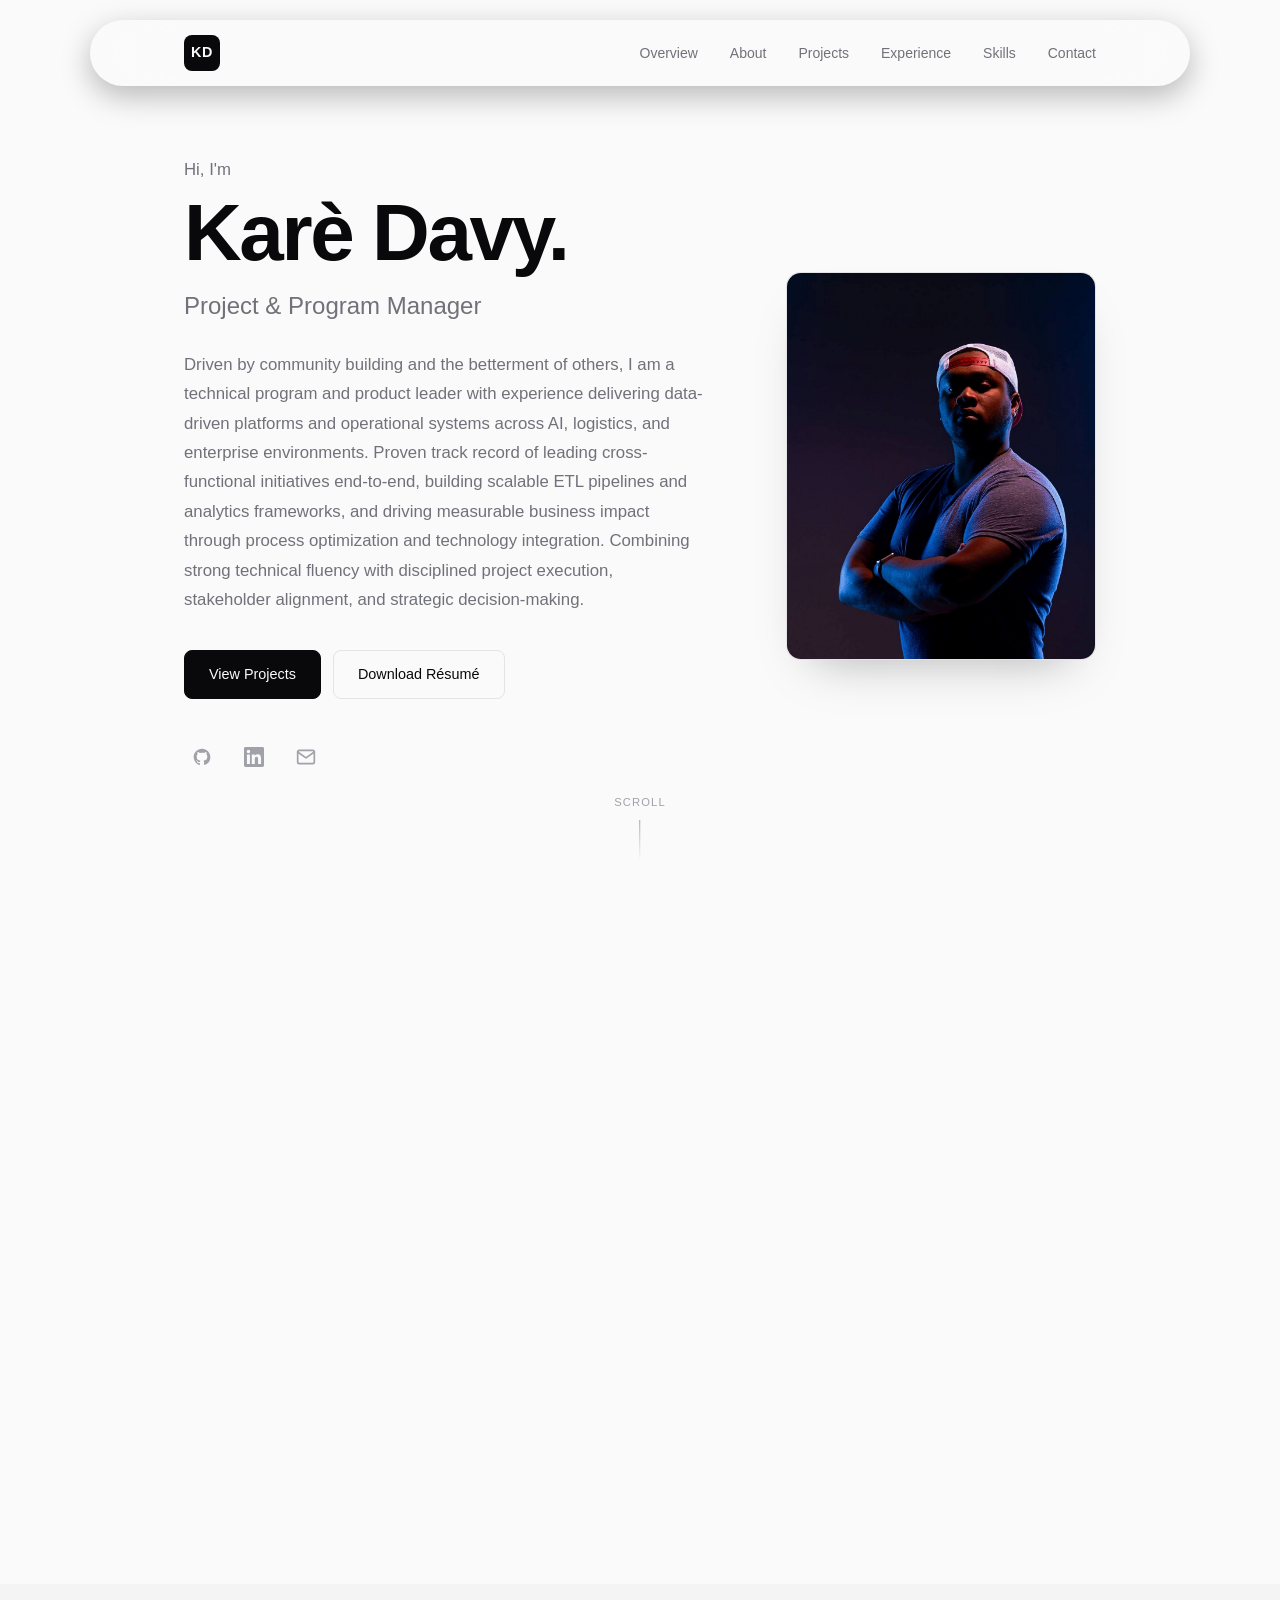
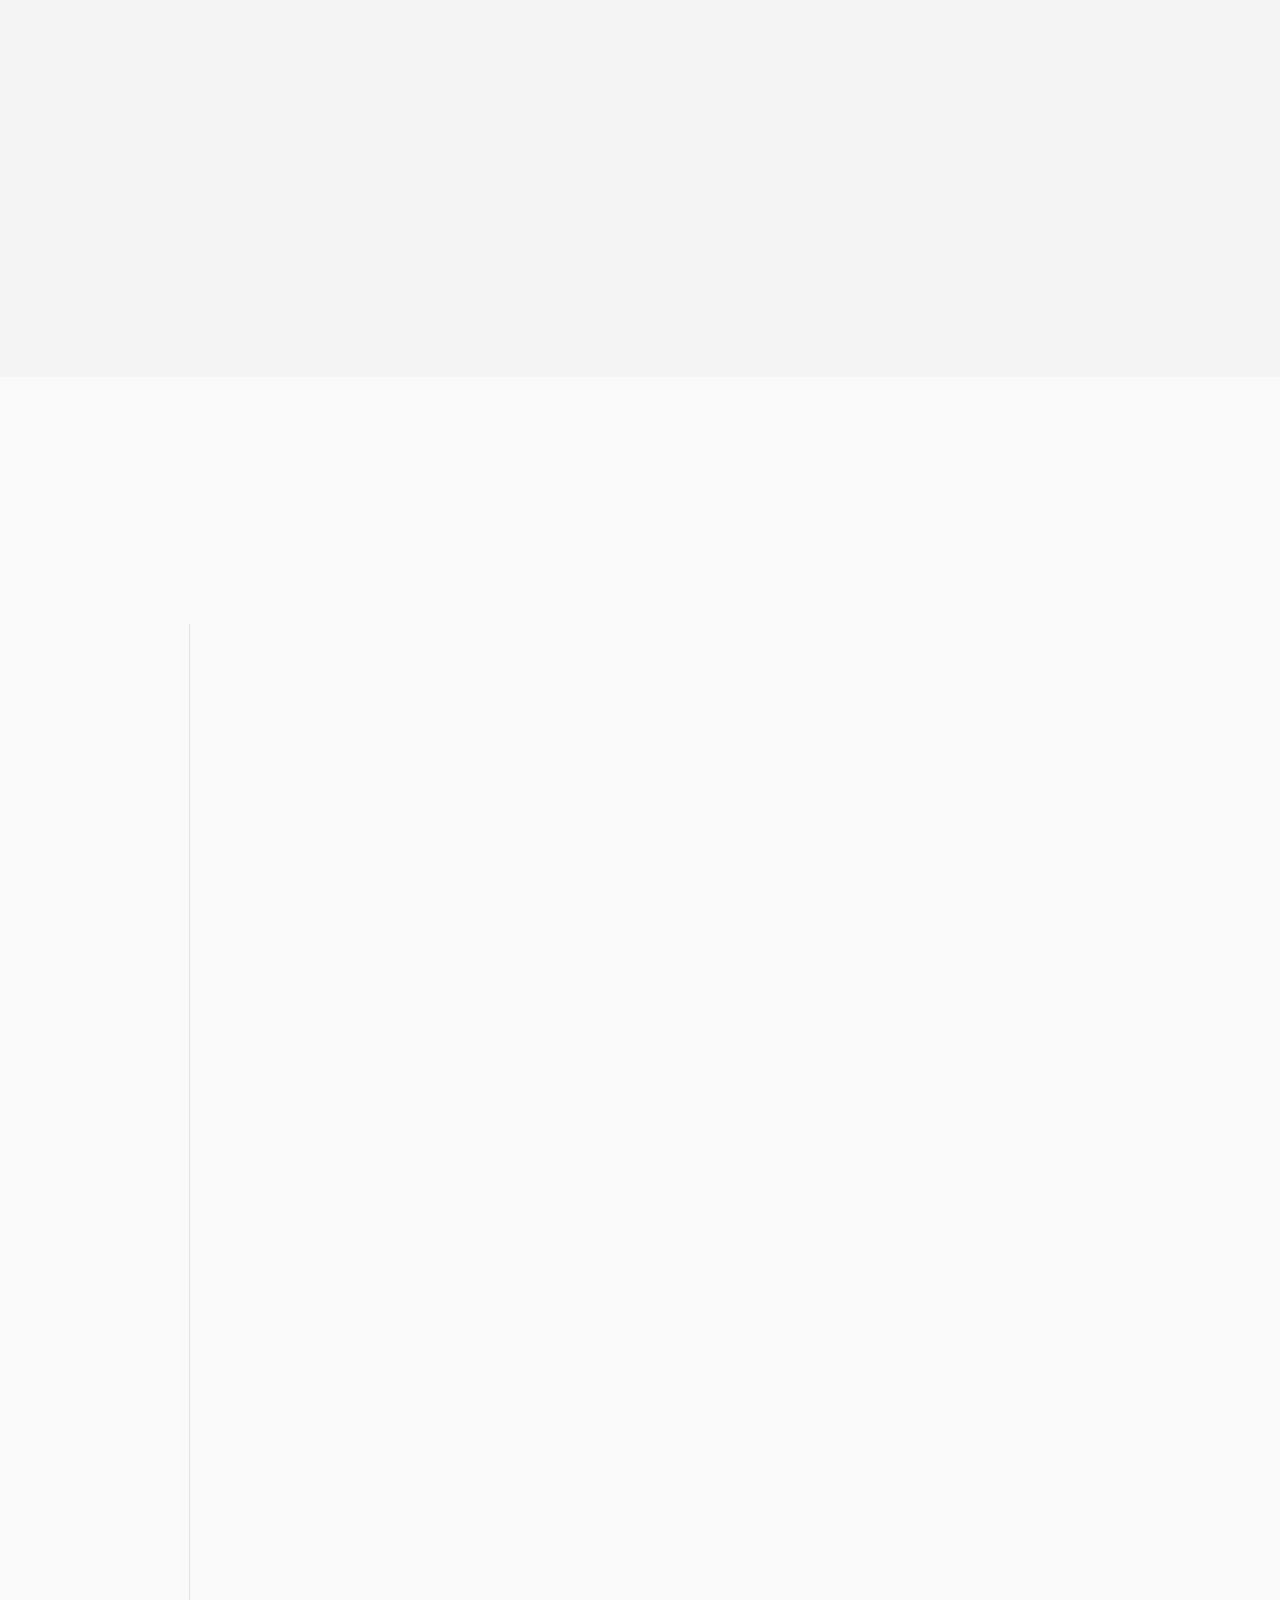
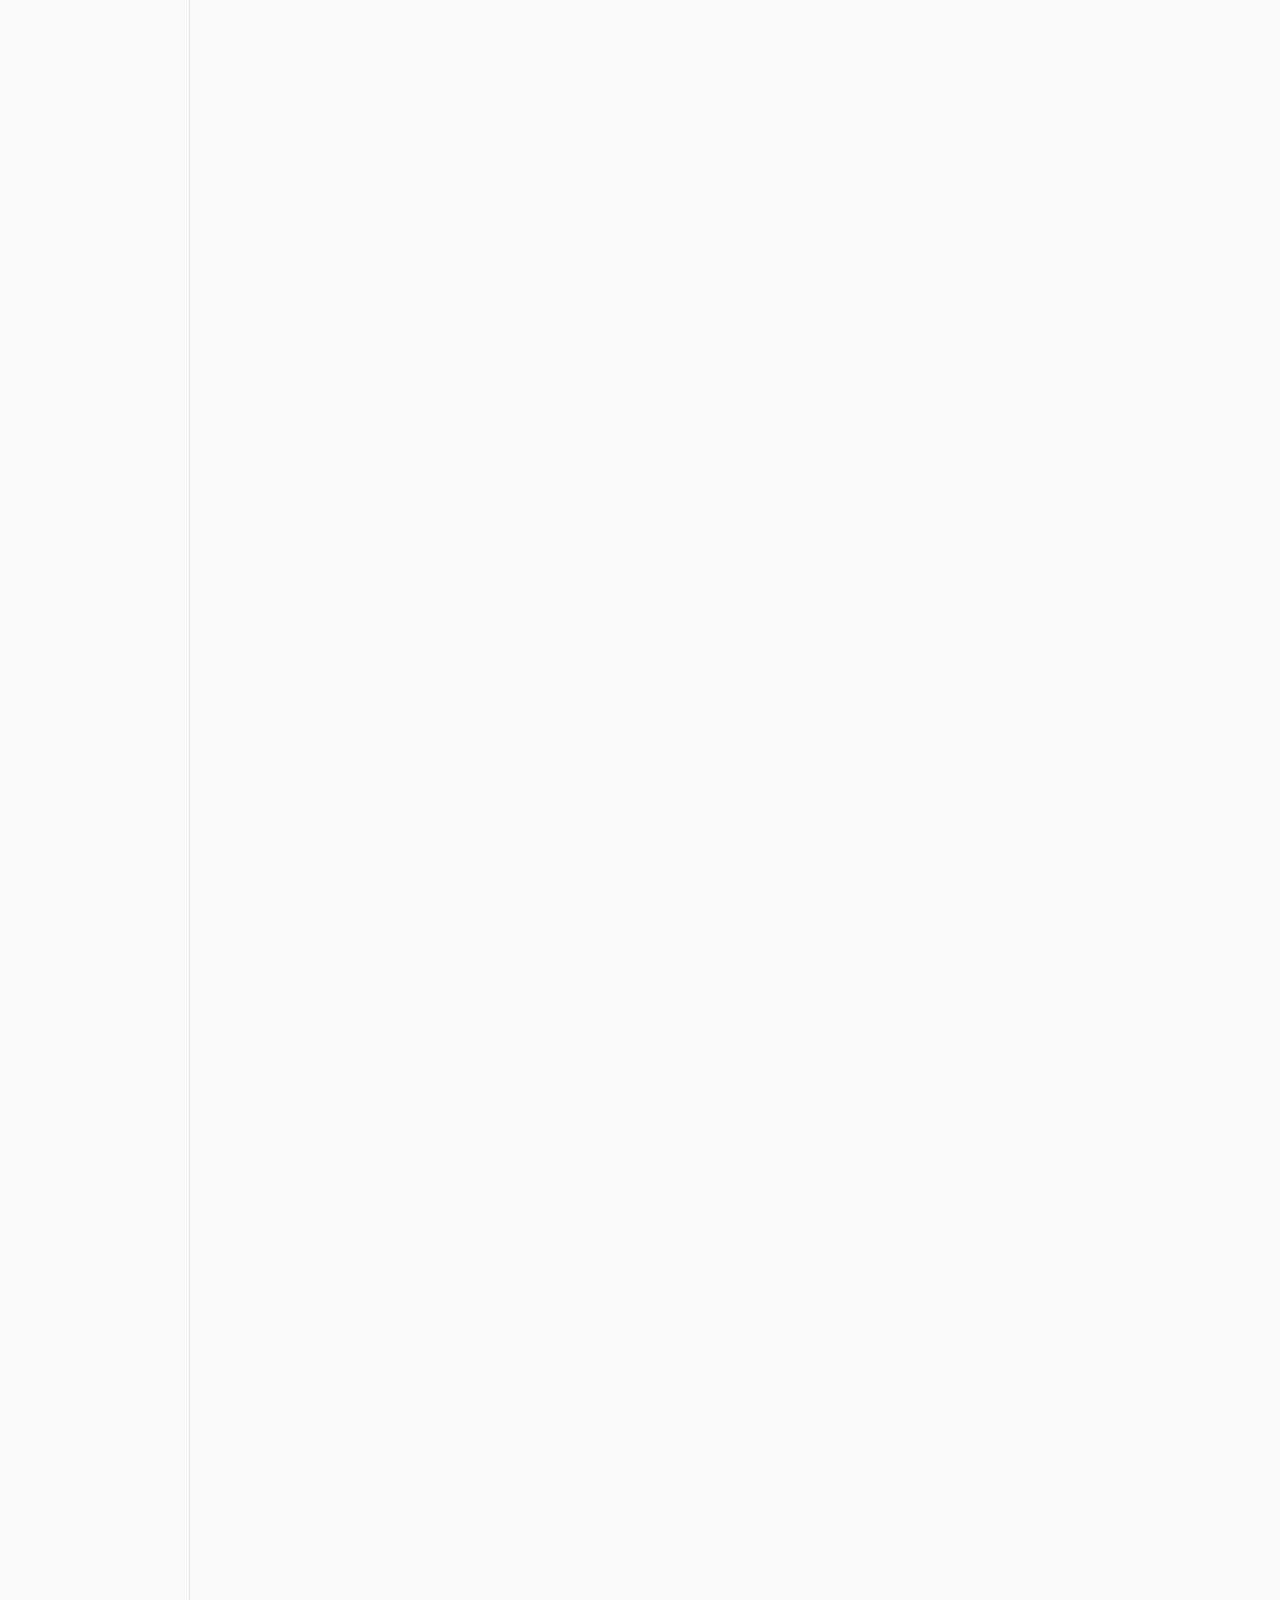
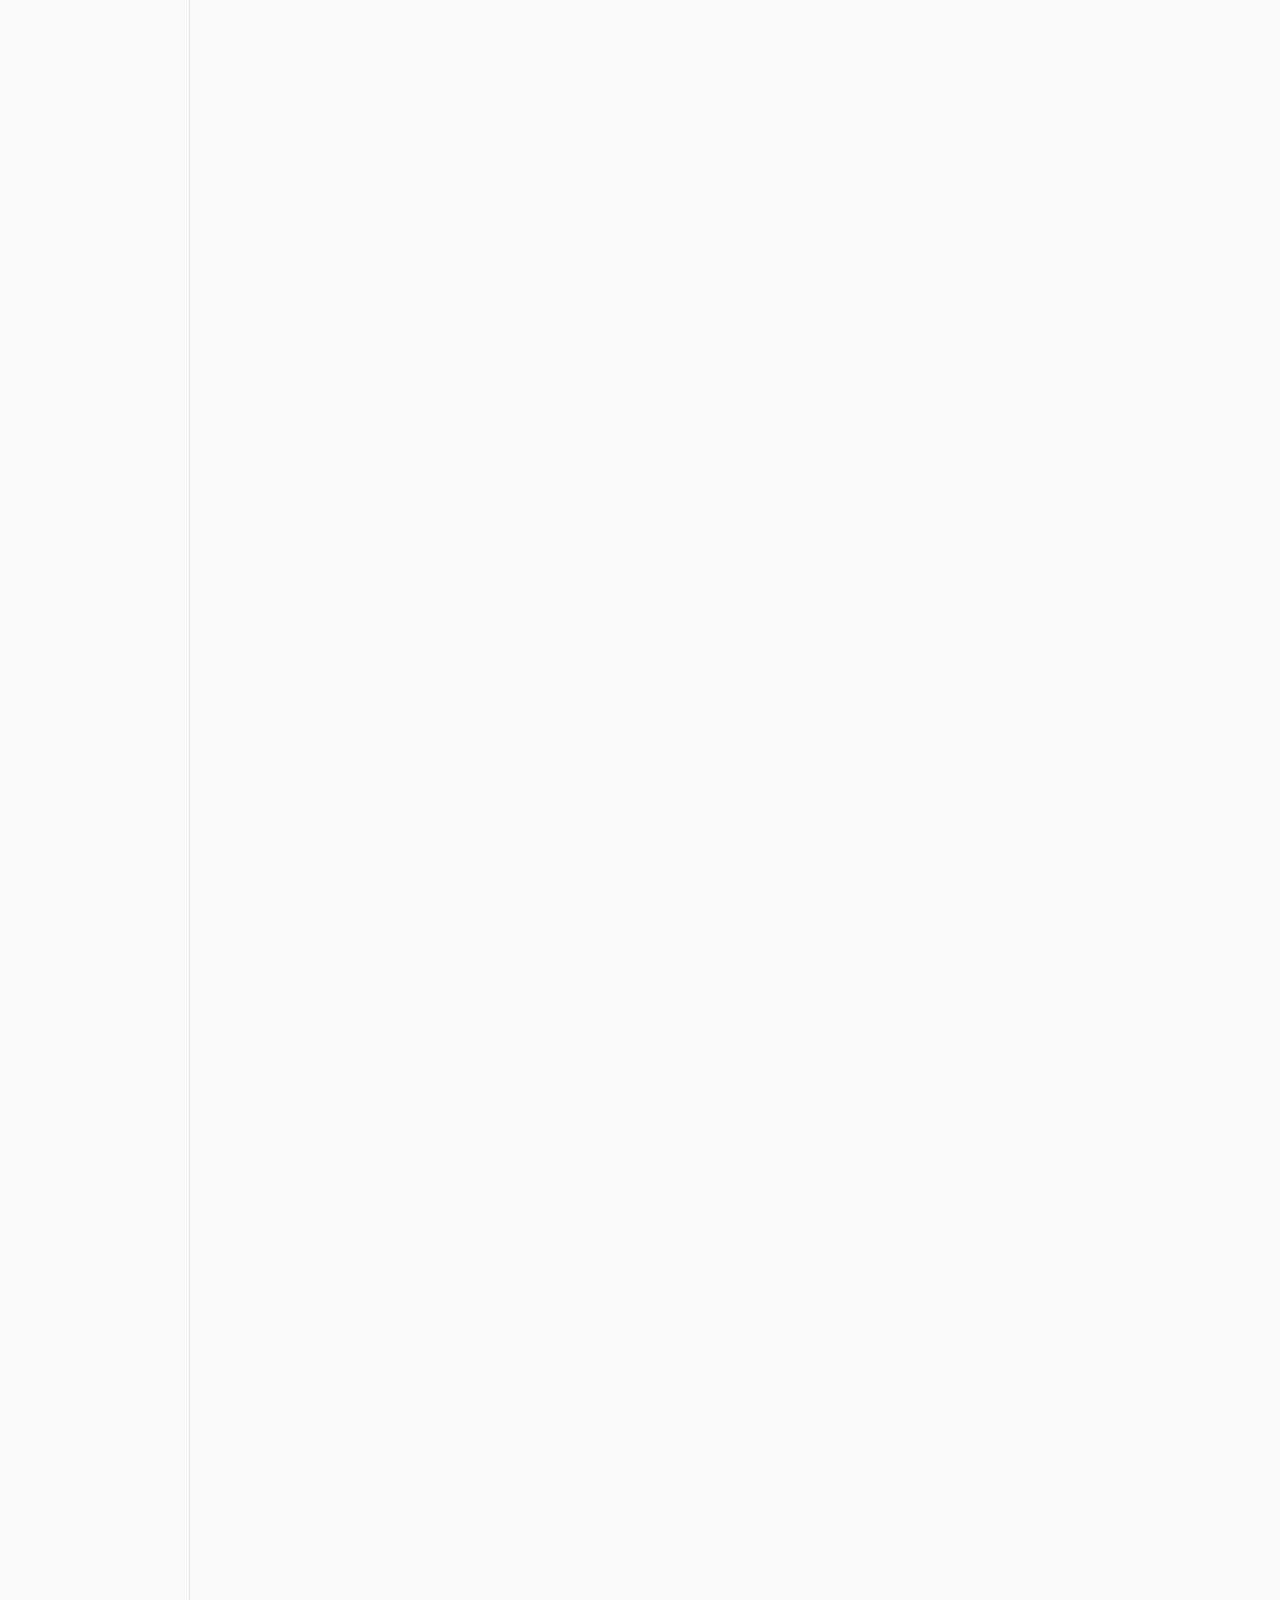
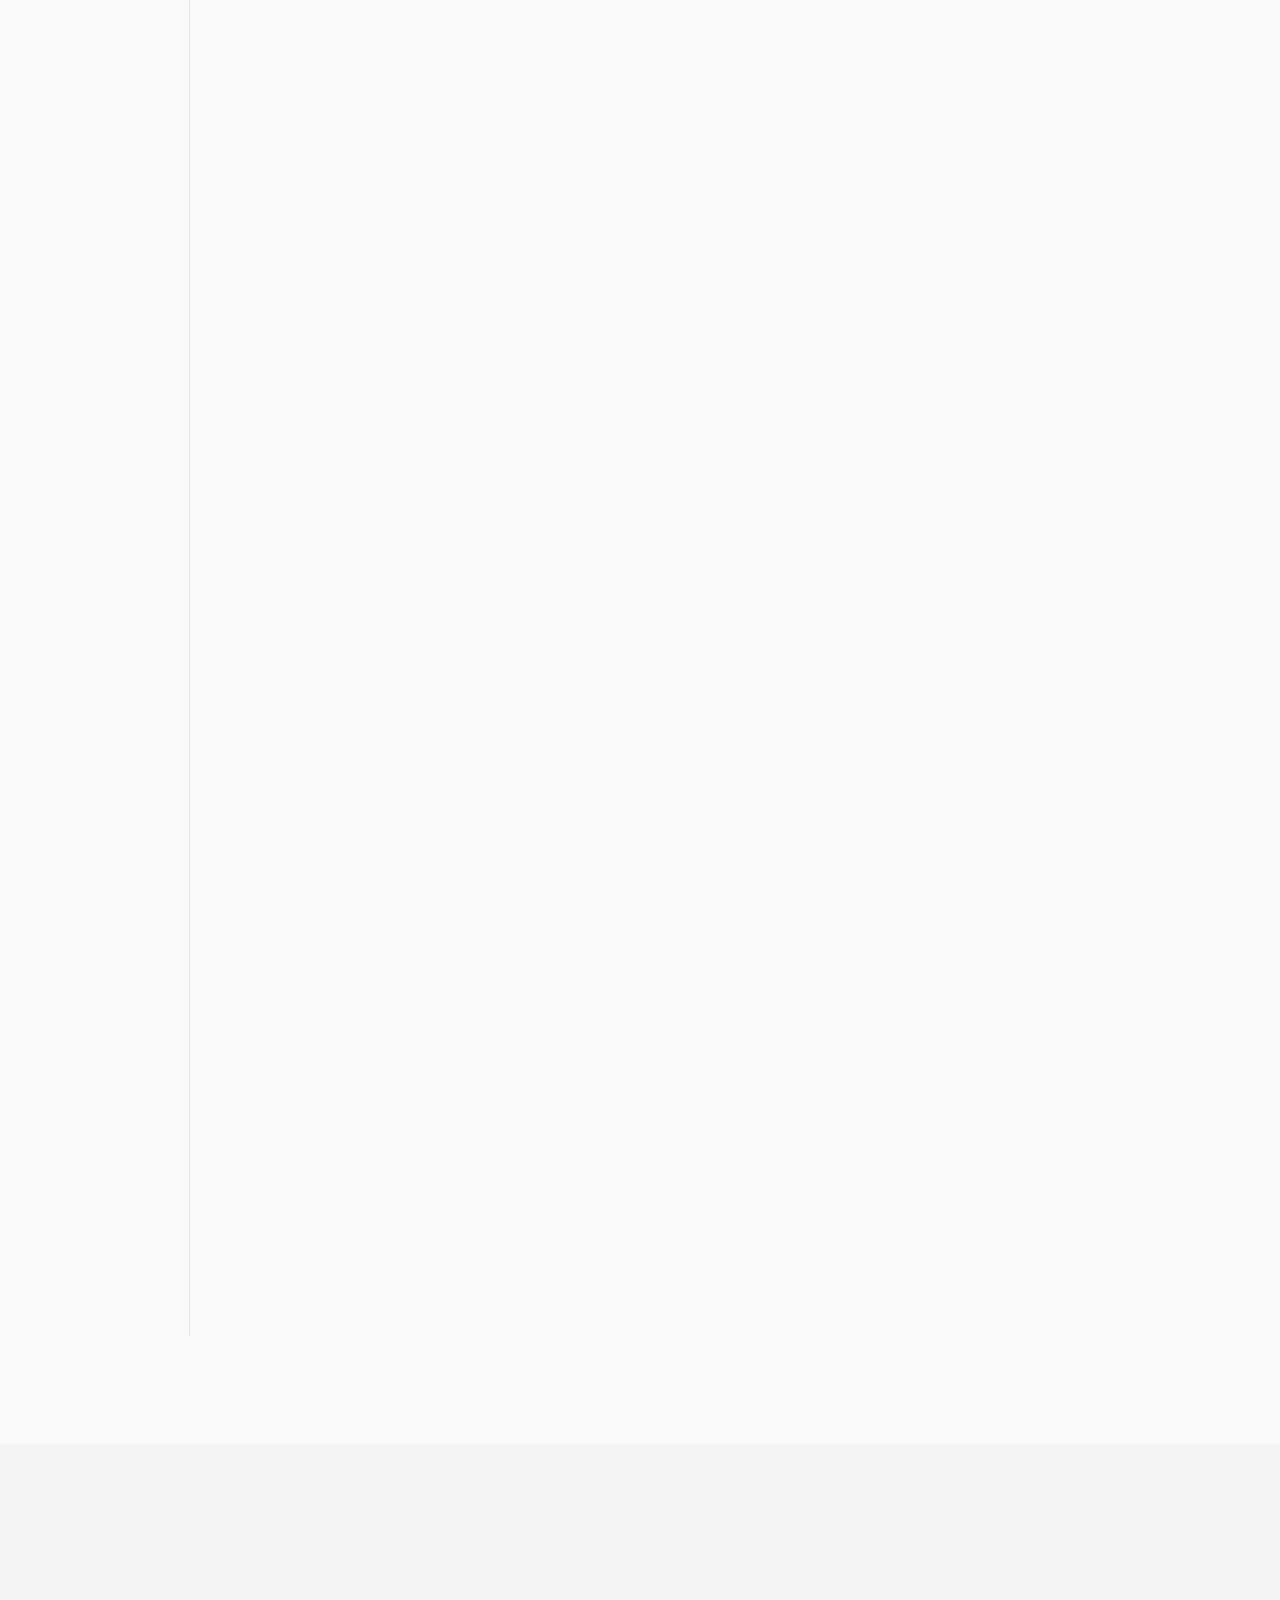
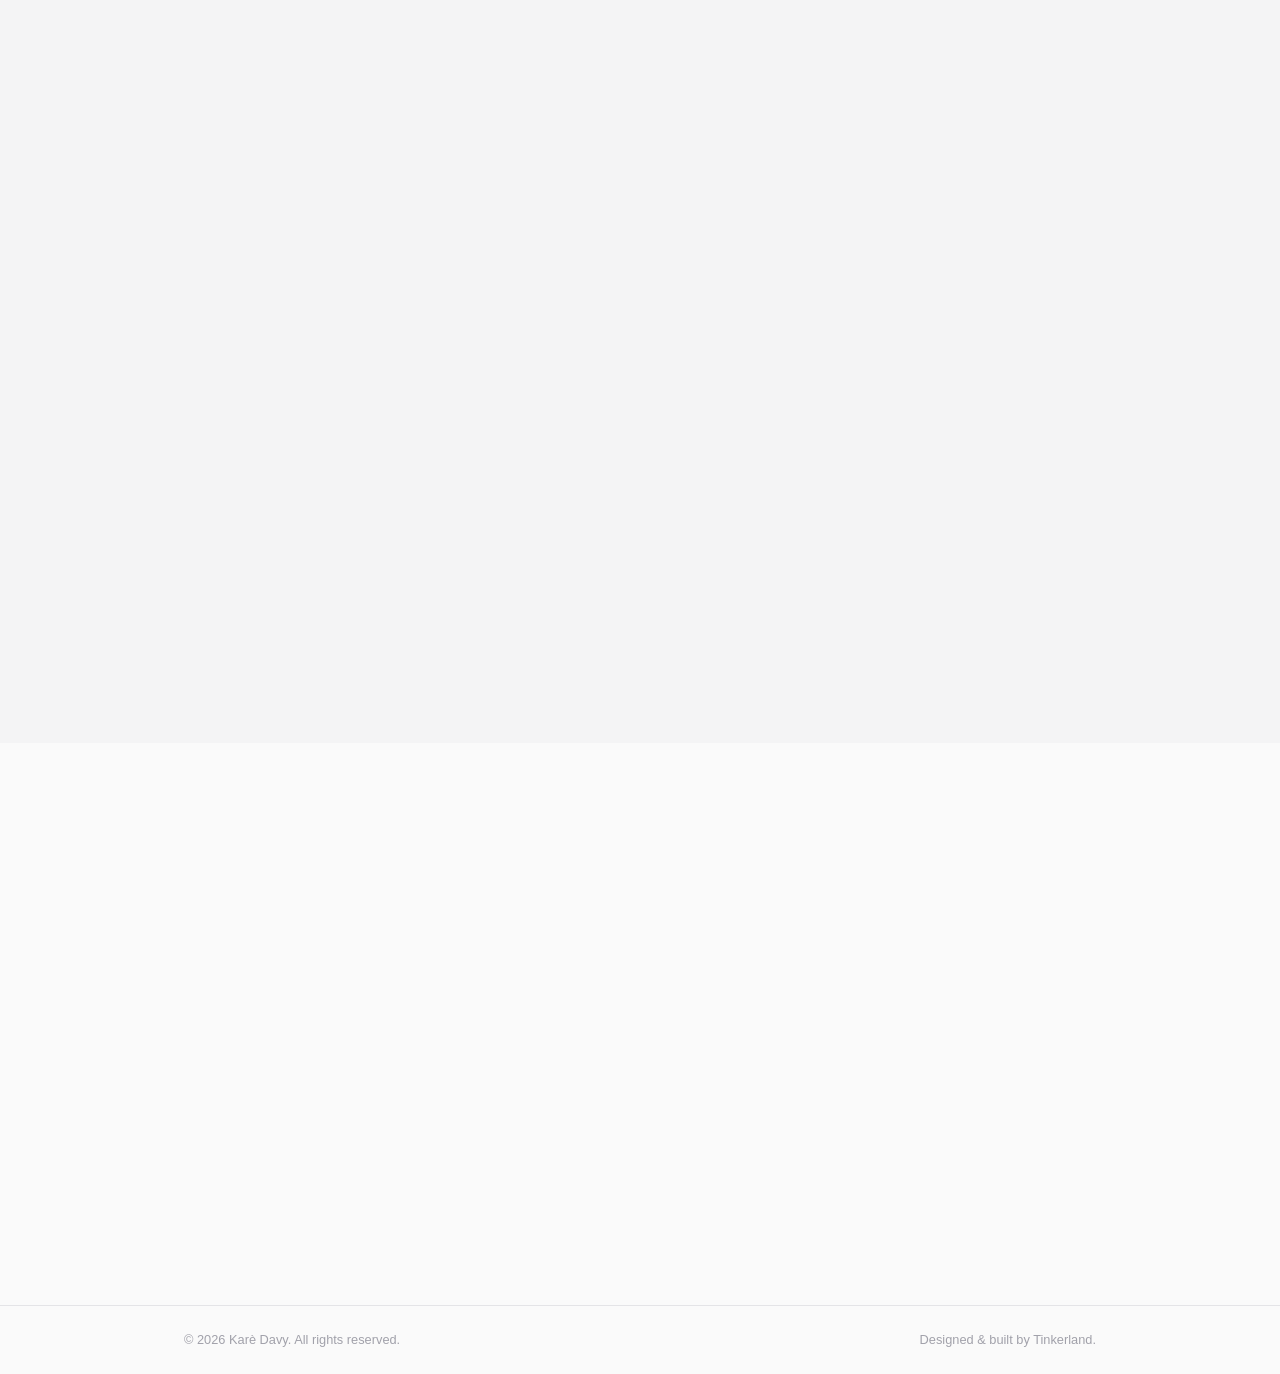
==== commit bc758f12: "updates - removed unused files" ====
--- a/index.html
+++ b/index.html
@@ -356,7 +356,7 @@
             </svg>
           </div>
         </div>
-        <img src="assests/strada_color_logo_background.PNG" alt="Strada brand logo" class="case-hero__logo" />
+        <img src="assests/strada_black_logo_no_background.PNG" alt="Strada brand logo" class="case-hero__logo" />
         <h3 class="project-card__title">Strada: Premium Motorcycle Lifestyle Platform</h3>
         <p class="project-card__desc">
           A vertically integrated, six-arm motorcycle lifestyle brand built from first principles
--- a/css/style.css
+++ b/css/style.css
@@ -161,16 +161,39 @@
 /* ─── Navigation ─── */
 .nav {
   position: fixed;
-  top: 0;
-  left: 0;
-  right: 0;
-  height: var(--nav-h);
-  background: rgba(250, 250, 250, 0.85);
-  backdrop-filter: blur(12px);
-  -webkit-backdrop-filter: blur(12px);
-  border-bottom: 1px solid transparent;
+  top: 20px;
+  left: 50%;
+  transform: translateX(-50%);
+  width: 90%;
+  max-width: 1100px;
+  background: #ffffff26;
+  backdrop-filter: blur(35px);
+  padding: 15px 30px;
+  border-radius: 50px;
+  display: flex;
+  justify-content: space-between;
+  align-items: center;
+  box-shadow: 0 10px 30px #00000044;
+  animation: anime 0.6s ease forwards;
   z-index: 100;
-  transition: border-color 0.3s;
+
+  /* right: 0; */
+  /* height: var(--nav-h); */
+  /* background: rgba(250, 250, 250, 0.85); */
+  /* backdrop-filter: blur(12px); */
+  /* -webkit-backdrop-filter: blur(12px); */
+  /* border-bottom: 1px solid transparent; */
+  /* transition: border-color 0.3s; */
+}
+@keyframes anime {
+  from {
+    opacity: 0;
+    transform: translate(-50%, -40px);
+  }
+  to {
+    opacity: 1;
+    transform: translate(-50%, 0);
+  }
 }
 .nav.scrolled {
   border-bottom-color: var(--border);
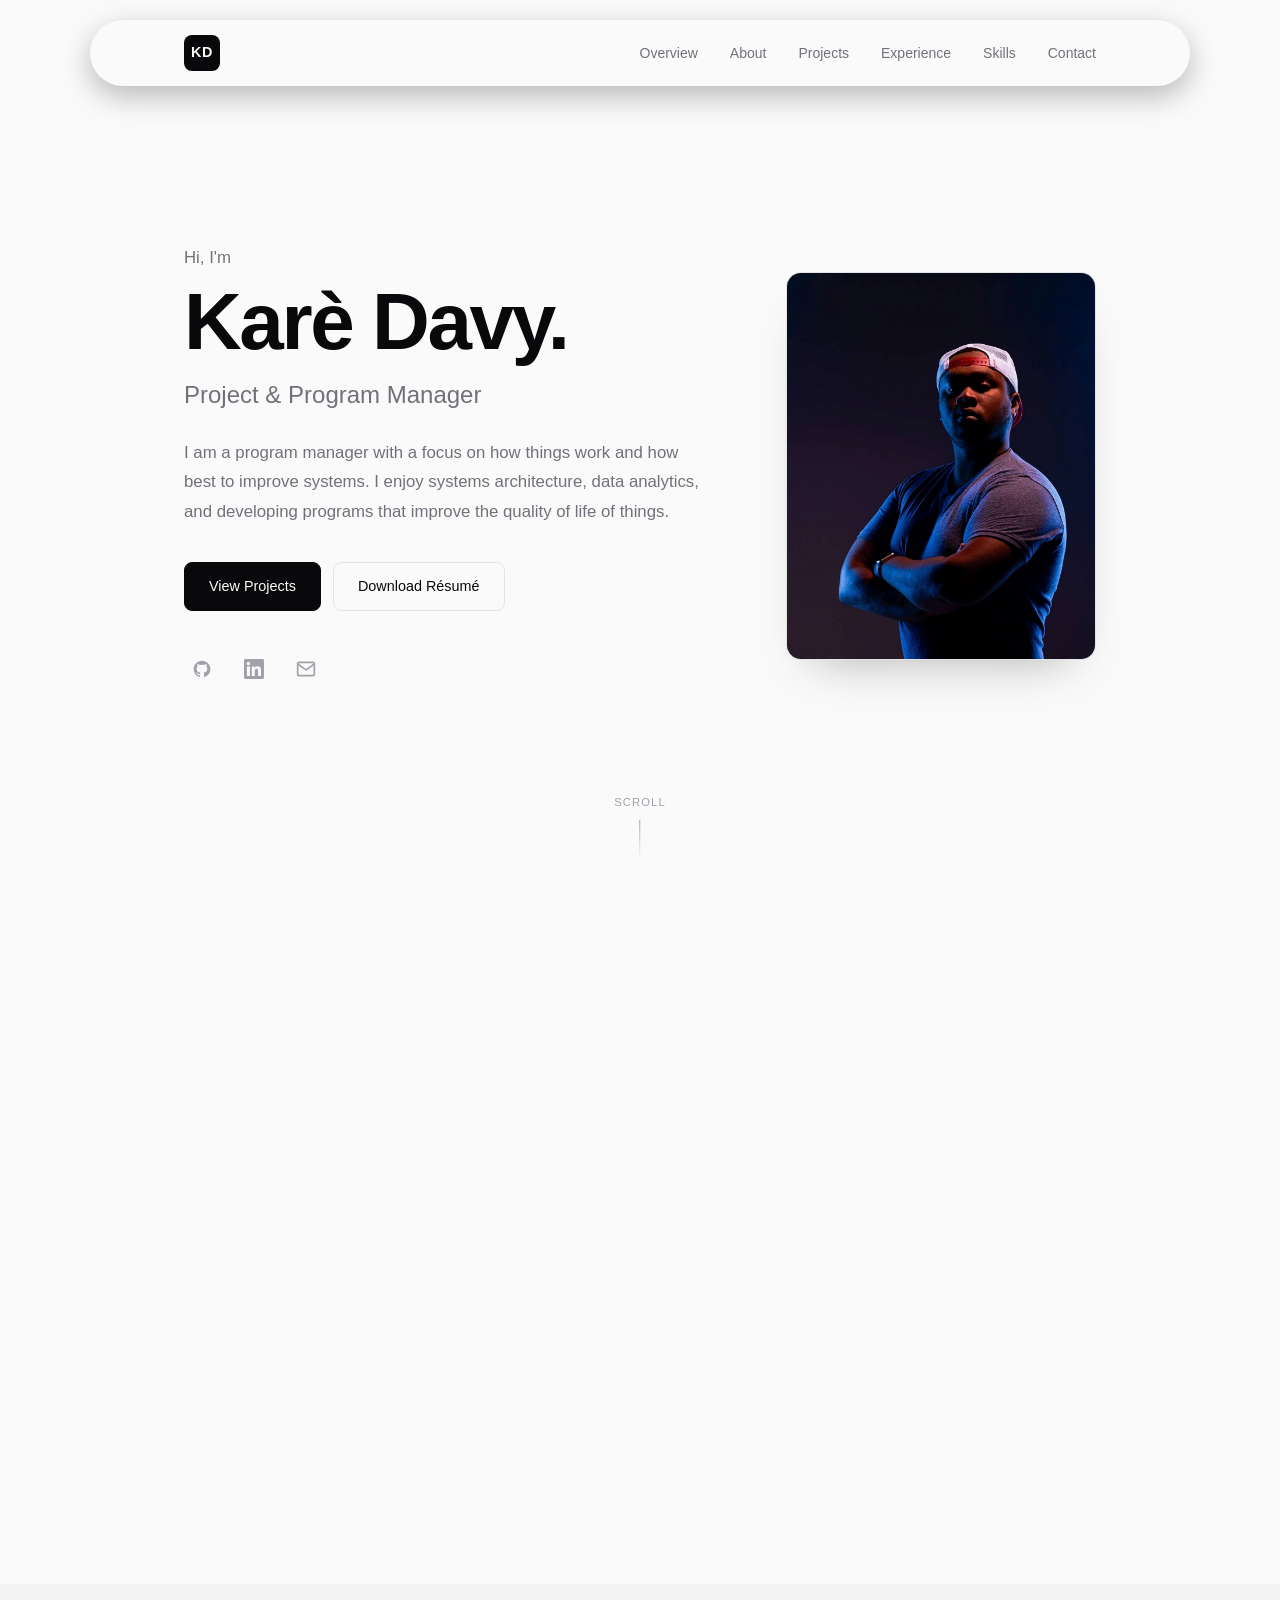
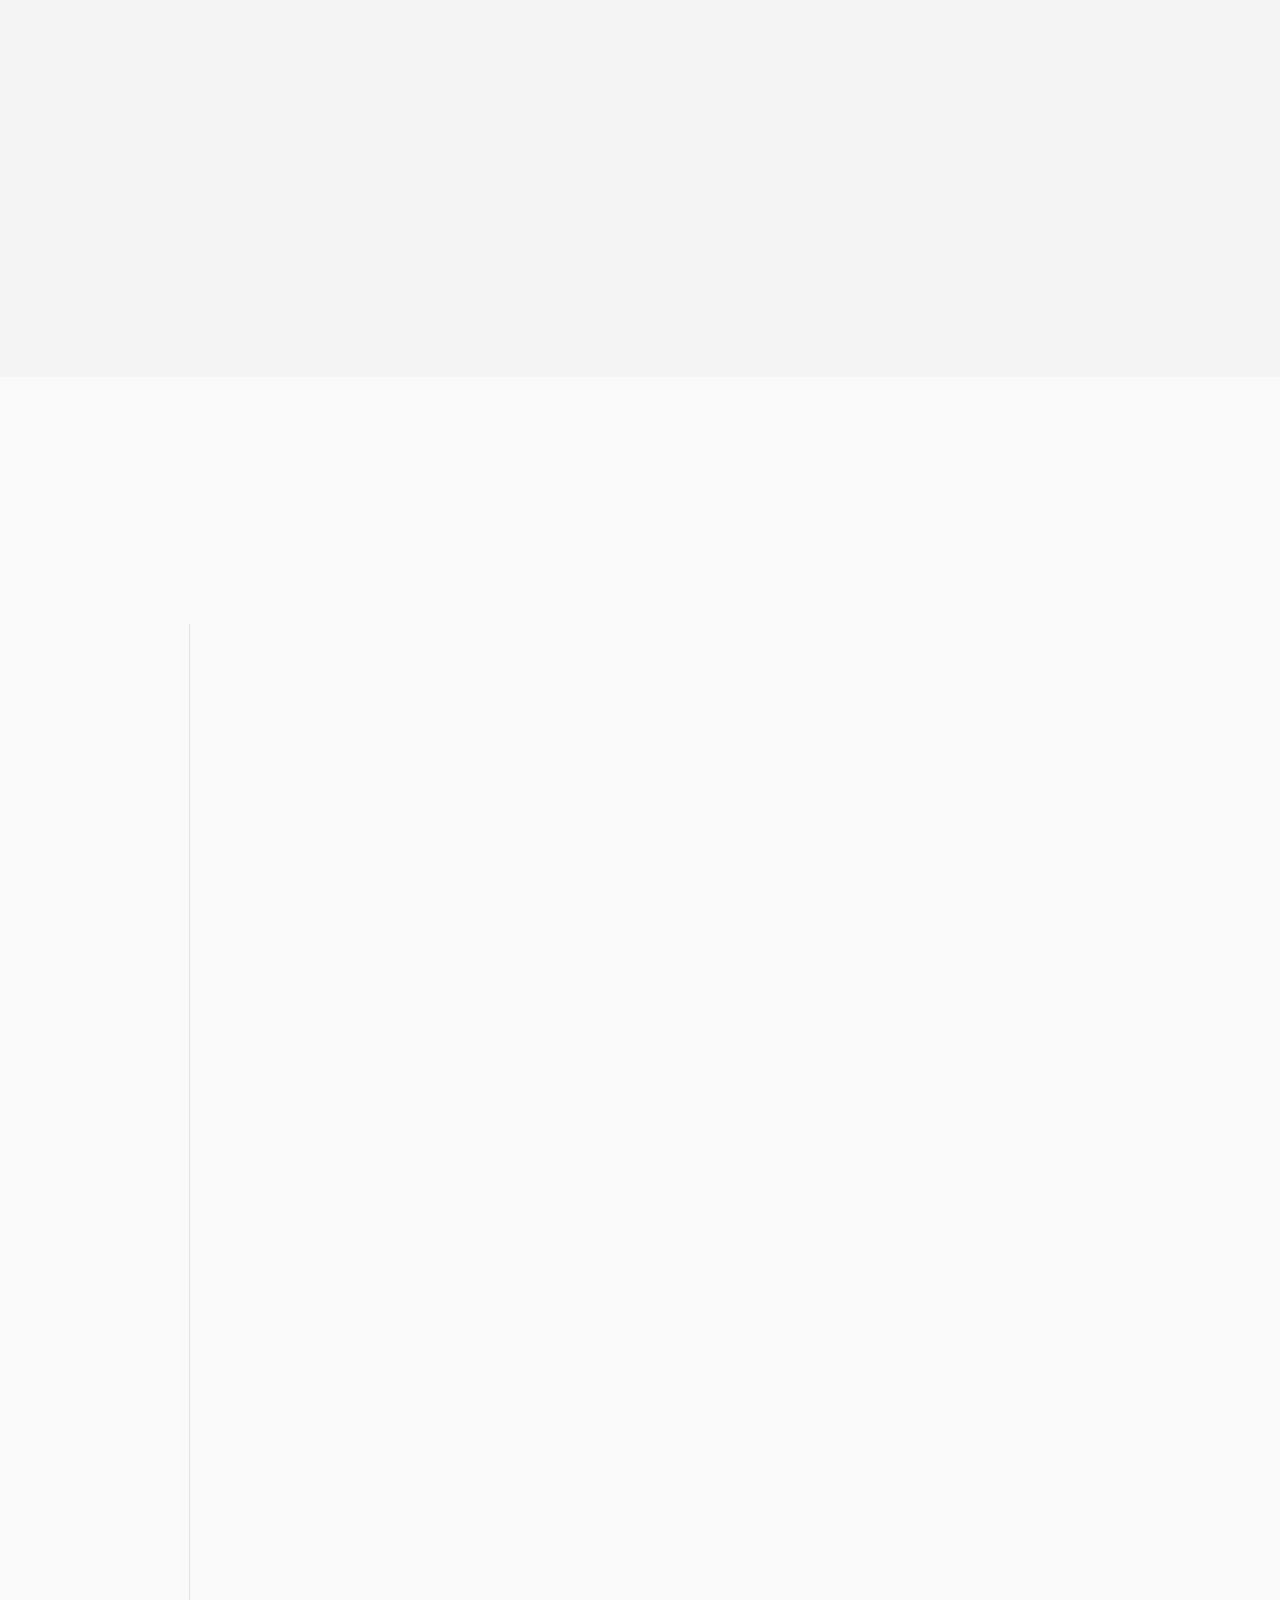
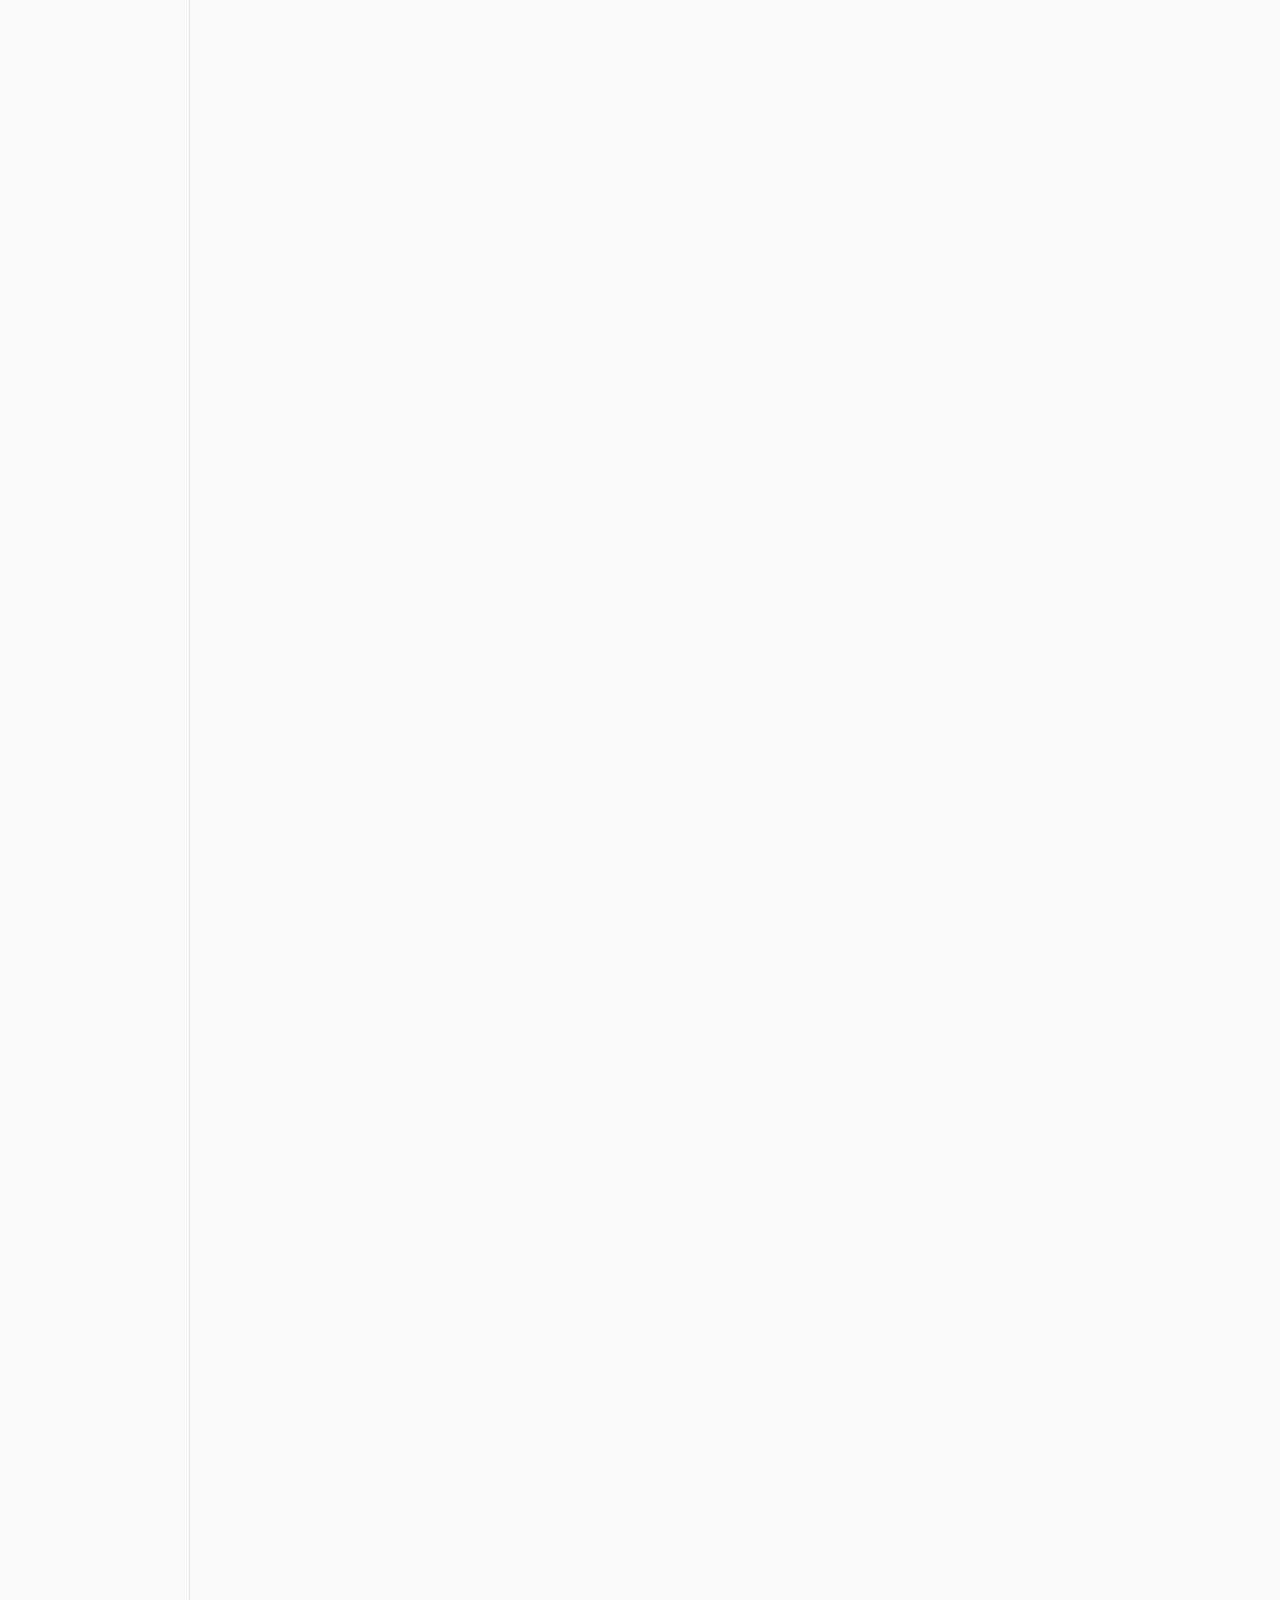
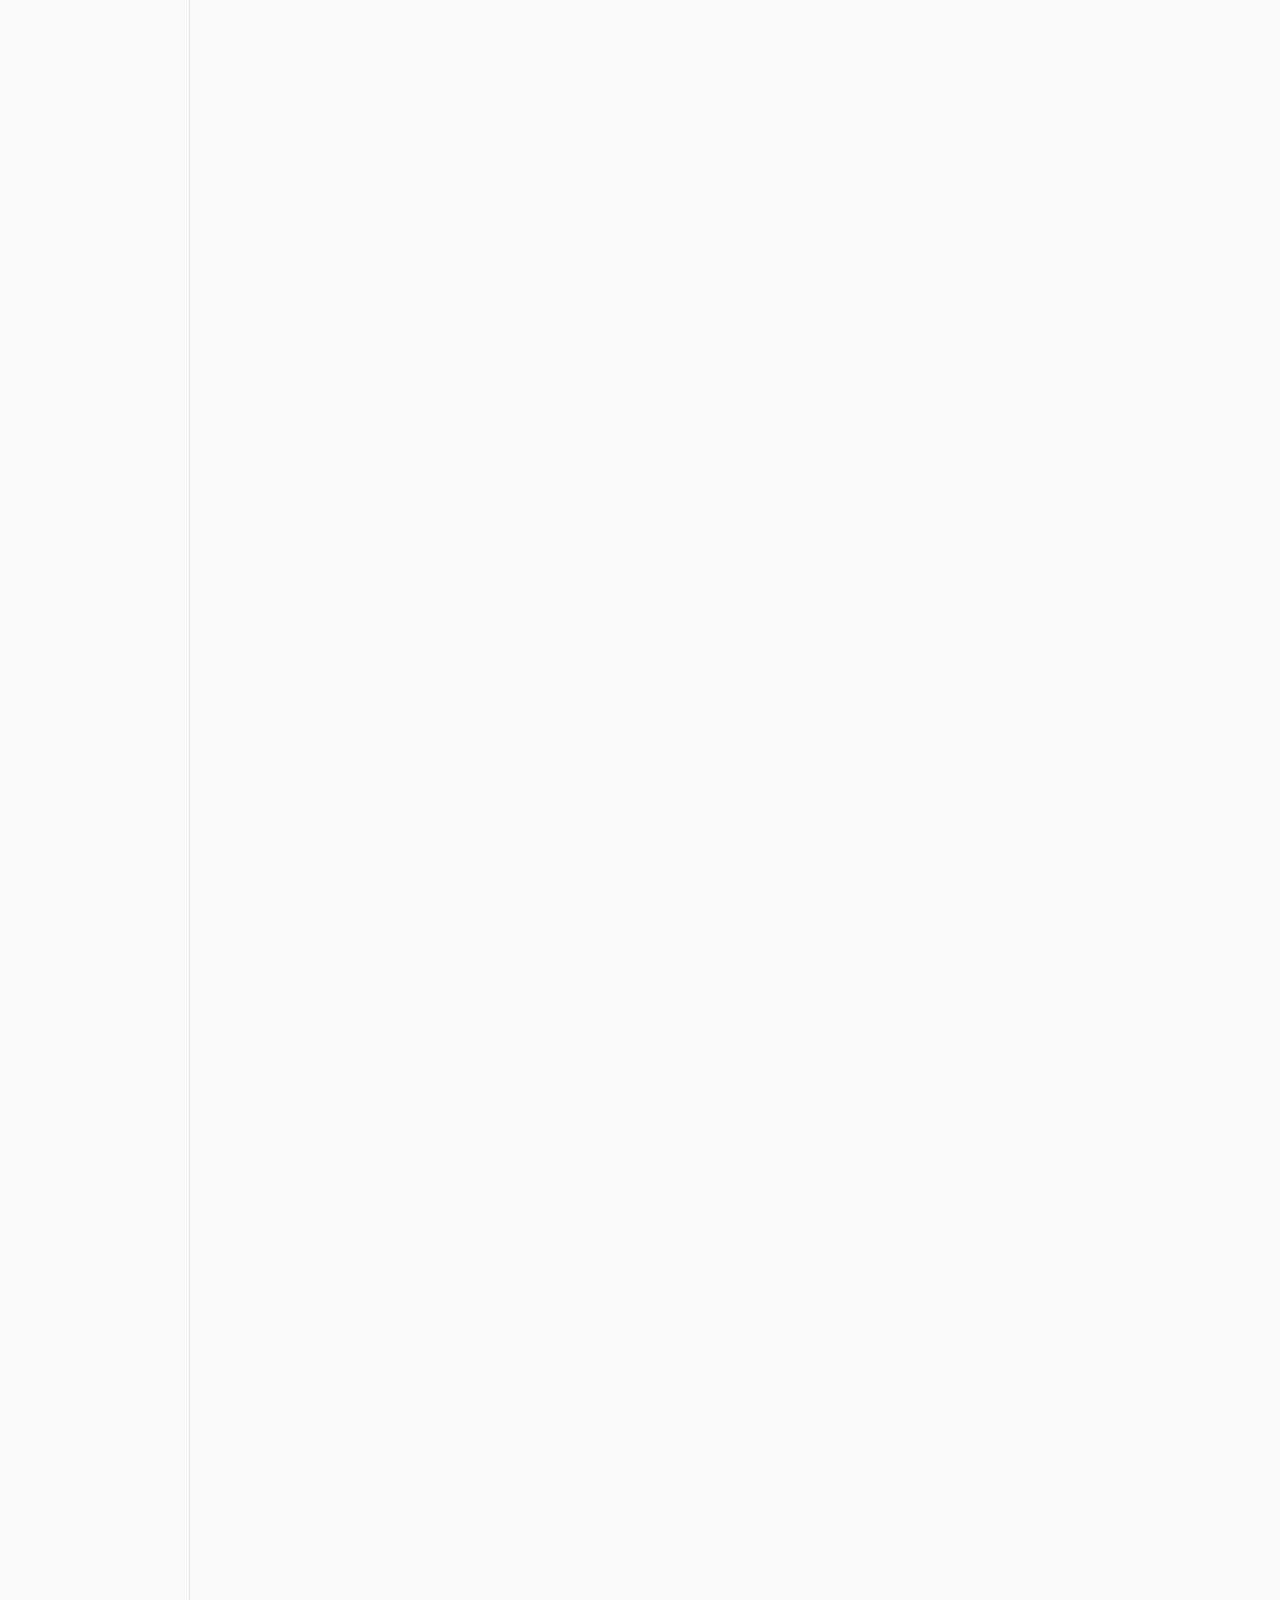
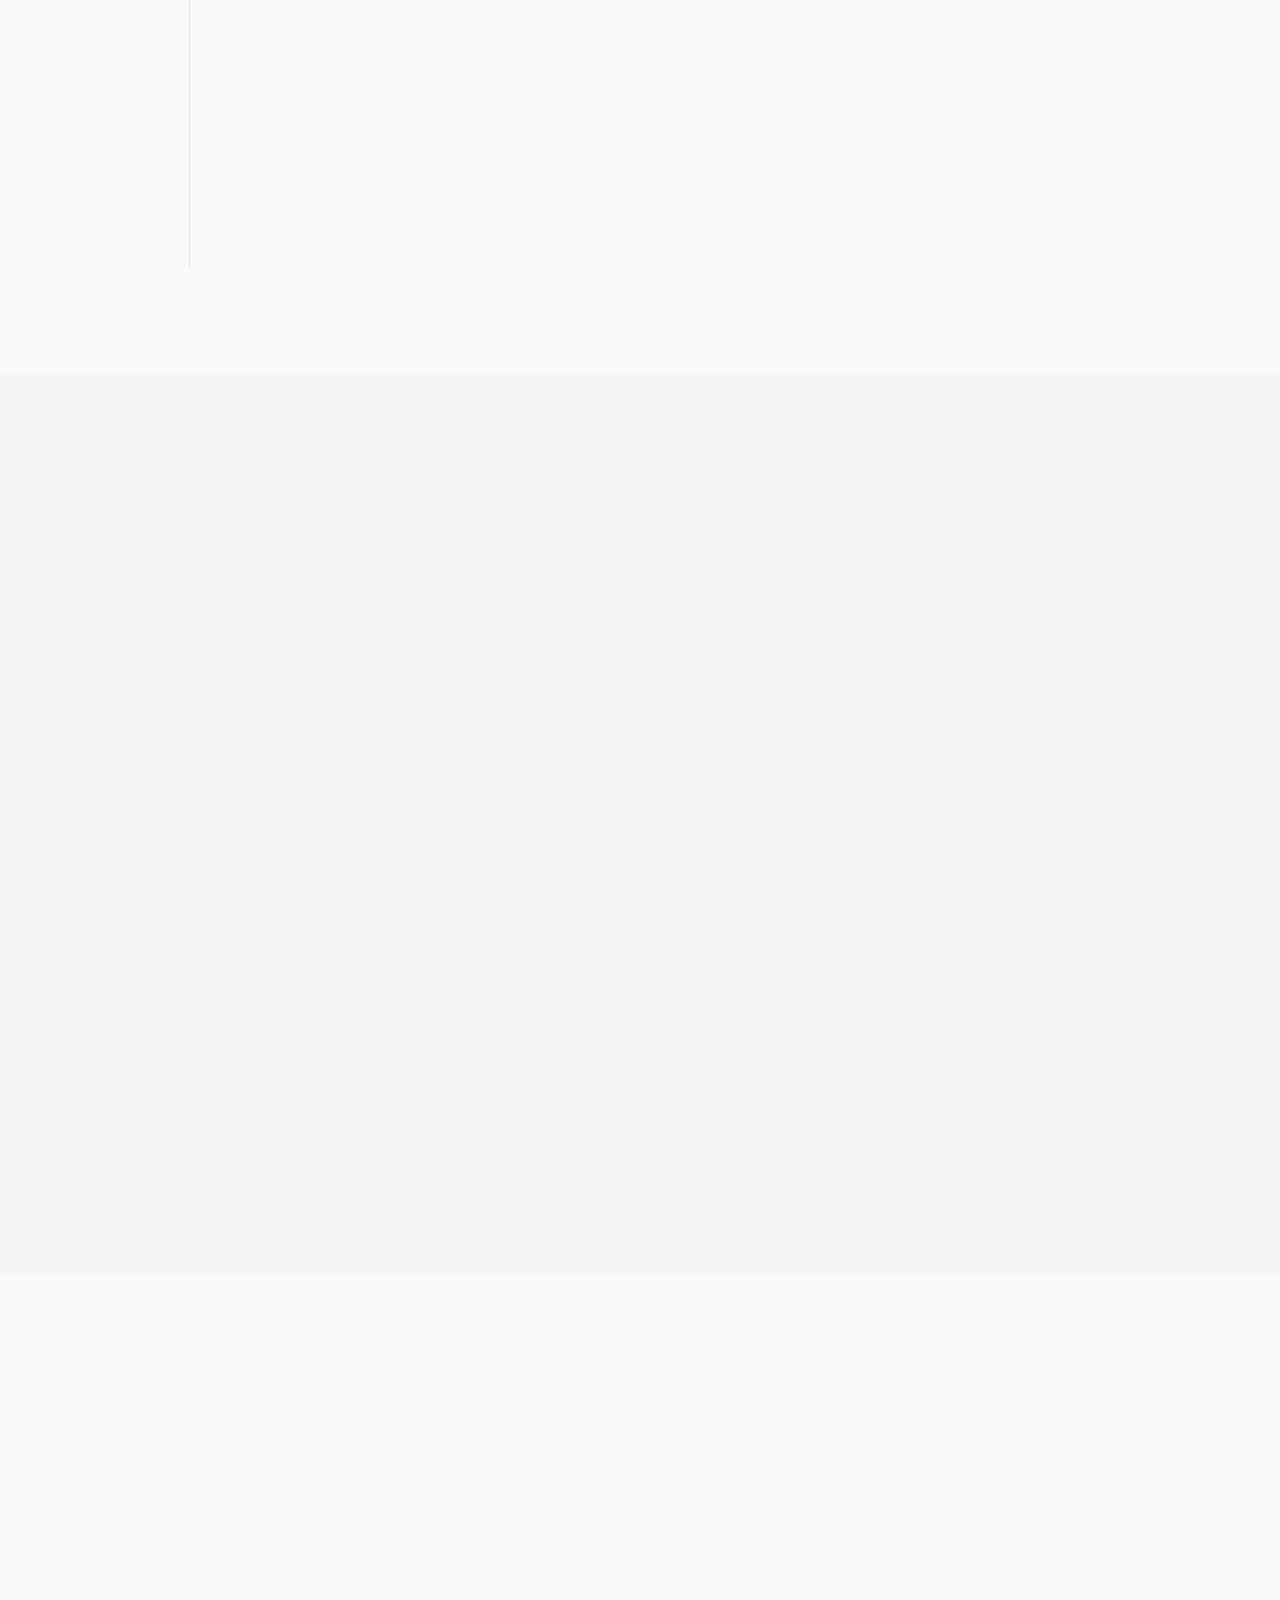
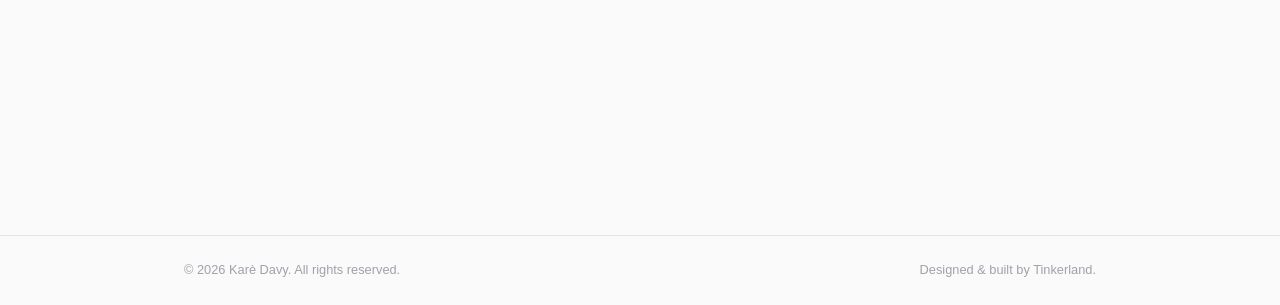
==== commit 4db80e81: "updates - resume refinement" ====
--- a/index.html
+++ b/index.html
@@ -43,14 +43,8 @@
       <h1 class="hero__name reveal">Karè Davy.</h1>
       <p class="hero__title reveal">Project &amp; Program Manager</p>
       <p class="hero__bio reveal">
-        Driven by community building and the betterment of others,
-        I am a technical program and product leader with experience delivering
-        data-driven platforms and operational systems across AI, logistics, and
-        enterprise environments. Proven track record of leading cross-functional initiatives
-        end-to-end, building scalable ETL pipelines and analytics frameworks, and driving
-        measurable business impact through process optimization and technology integration.
-        Combining strong technical fluency with disciplined project execution, stakeholder alignment, and strategic
-        decision-making.
+         I am a program manager with a focus on how things work and how best to improve systems. 
+         I enjoy systems architecture, data analytics, and developing programs that improve the quality of life of things.
       </p>
       <div class="hero__cta reveal">
         <a href="#projects" class="btn btn--primary">View Projects</a>
@@ -209,12 +203,17 @@
     <!-- <span class="about__subtitle">Tinkerer. Systems thinker. Community builder.</span> -->
     <div class="about__grid">
       <div class="about__text reveal">
-        <h2>Tinkerer. Systems thinker. Community builder.</h2>
+        <!-- <h2>Tinkerer. Systems thinker. Community builder.</h2> -->
 
         <p>
-          I am a program manager with a focus on how things work and how best to improve systems.
-          I enjoy systems architecture, data analytics, and developing programs that improve the quality of life of
-          things.
+          Driven by community building and the betterment of others,
+          I am a technical program and product leader with experience delivering
+          data-driven platforms and operational systems across AI, logistics, and
+          enterprise environments. Proven track record of leading cross-functional initiatives
+          end-to-end, building scalable ETL pipelines and analytics frameworks, and driving
+          measurable business impact through process optimization and technology integration.
+          Combining strong technical fluency with disciplined project execution, stakeholder alignment, and strategic
+          decision-making.
 
         </p>
         <p>
@@ -261,7 +260,9 @@
             </svg>
           </div>
         </div>
-        <img src="assests/JamaicanFood_Logo_small.png" alt="JamaicanFood logo" class="case-hero__logo" />
+        <a href="case-studies/jamaicanfood.html">
+          <img src="assests/JamaicanFood_Logo_small.png" alt="JamaicanFood logo" class="case-hero__logo" />
+        </a>
         <h3 class="project-card__title">JamaicanFood: Recipe Box Builder</h3>
         <p class="project-card__desc">
           A zero-to-one iOS app bringing authentic Jamaican ingredients to the diaspora.
@@ -293,7 +294,9 @@
             </svg>
           </div>
         </div>
-        <img src="assests/logo-mini-green.png" alt="Jamaica Drone Mapping Services logo" class="case-hero__logo" />
+        <a href="case-studies/jdms.html">
+          <img src="assests/logo-mini-green.png" alt="Jamaica Drone Mapping Services logo" class="case-hero__logo" />
+        </a>
         <h3 class="project-card__title">JDMS: Disaster Planning, Mitigation, Response, & Data Collection</h3>
         <p class="project-card__desc">
           Product strategy for a drone-mapping startup in Jamaica, choosing a
@@ -322,7 +325,9 @@
             </svg>
           </div>
         </div>
-        <img src="assests/skunkworks_logo_gray.png" alt="Project Skunkworks logo" class="case-hero__logo" />
+        <a href="case-studies/skunkworks-flywheel.html">
+          <img src="assests/skunkworks_logo_gray.png" alt="Project Skunkworks logo" class="case-hero__logo" />
+        </a>
         <h3 class="project-card__title">Project Skunkworks: Flywheel Adoption Accelerator</h3>
         <p class="project-card__desc">
           A behavioral change management program proposal for American Express Marketing that recruits
@@ -356,7 +361,9 @@
             </svg>
           </div>
         </div>
-        <img src="assests/strada_black_logo_no_background.PNG" alt="Strada brand logo" class="case-hero__logo" />
+        <a href="case-studies/strada.html">
+          <img src="assests/strada_black_logo_no_background.PNG" alt="Strada brand logo" class="case-hero__logo" />
+        </a>
         <h3 class="project-card__title">Strada: Premium Motorcycle Lifestyle Platform</h3>
         <p class="project-card__desc">
           A vertically integrated, six-arm motorcycle lifestyle brand built from first principles
@@ -387,7 +394,9 @@
             </svg>
           </div>
         </div>
-        <img src="assests/victa_logo.png" alt="VICTA logo" class="case-hero__logo" />
+        <a href="case-studies/victa.html">
+          <img src="assests/victa_logo.png" alt="VICTA logo" class="case-hero__logo" />
+        </a>
         <h3 class="project-card__title">VICTA: Veteran Reintegration Program</h3>
         <p class="project-card__desc">
           A concept proposal for homeless veteran reintegration adapting the Army's OSUT
@@ -427,37 +436,13 @@
           <h3 class="timeline__role">Creative Director</h3>
           <p class="timeline__company">Triumph Motorcycles · Brooklyn, NY</p>
           <p class="timeline__desc">
-            • <strong>Built and expanded</strong> the dealership's entire local marketing function, utilizing
-            <strong>digital marketing, SEO, content strategy,
-              and partner activation</strong> across paid social, display advertising, in-store events, and influencer
-            partnerships using Meta Ads,
-            Google Ads, Mailchimp, Google Analytics, and Adobe InDesign/Photoshop. I created all graphics, promotions,
-            and content
-            in-house while managing a 3-person cross-functional team across Sales, Service, and Apparel.
-            <br>• <strong>Designed and launched Community: IN FOCUS</strong>, a monthly editorial newsletter and
-            photo-essay platform featuring local riders, and
-            community figures. This was built on long-form storytelling, professional photography, and community
-            engagement to ground
-            the brand in a distinctly New York narrative. <strong>I rebuilt</strong> the dormant newsletter (20
-            subscribers, last updated 2019) into a new product
-            that grew to 800 subscribers and signed up 220 community members.
-            <br>• <strong>Launched the Triumph Passport Program</strong>, a loyalty initiative partnering with local
-            restaurants across the five boroughs
-            <strong>building partner integration</strong>, points-based engagement design, and community building to
-            drive riders to stamp passport books at
-            participating venues throughout the riding season.
-            <br>• <strong>Developed co-marketing activations</strong> with regional partners including local coffee
-            companies, apparel brands, event hosts,
-            and artists <strong>applying brand alignment and local market tailoring</strong> to position Triumph
-            Brooklyn as a cultural hub rather than a
-            transactional dealership while staying consistent with Triumph's global brand strategy.
-            <br>• <strong>Built governance-ready marketing infrastructure </strong>including a <strong>centralized
-              knowledge portal</strong> of 200+ assets, digital templates,
-            a product inventory database, and a digital media storage system that <strong>stored process documentation,
-              asset governance, and systems design</strong>
-            where no such infrastructure existed. This would enabled scalable campaign replication, vendor alignment,
-            and structured production across
-            eight future editorial series spanning video, photo essay, and blog formats.
+            • Built the dealership's first local marketing function across paid social, display, in-store events, and influencer partnerships, managing a 3-person cross-functional team spanning Sales, Service, and Apparel.
+            <br>• Produced all campaign graphics, promotions, and content in-house using Meta Ads, Google Ads, Mailchimp, and Adobe Creative Suite.
+            <br>• Relaunched a dormant newsletter (20 subscribers, inactive since 2019) into a monthly editorial and photo-essay platform; grew subscribers to 800 and enrolled 220 community members.
+            <br>• Launched the Triumph Passport Program, a points-based loyalty initiative partnering with restaurants across the five boroughs to drive rider engagement at participating venues through the riding season.
+            <br>• Developed co-marketing activations with regional coffee, apparel, event, and artist partners, positioning Triumph Brooklyn as a local cultural hub while aligning with Triumph's global brand strategy.
+            <br>• Established marketing infrastructure from scratch, including a 200+ asset knowledge portal, digital templates, a product inventory database, and media storage, enabling scalable campaign replication across 8 planned editorial series.
+
           </p>
 
           <div class="timeline__tags">
@@ -489,42 +474,12 @@
           <h3 class="timeline__role">Program Manager</h3>
           <p class="timeline__company">Microsoft · New York, NY</p>
           <p class="timeline__desc">
-            • <strong>Structured and governed </strong> a five-month product discovery sprint defining the outcome bar,
-            authoring the PRD,
-            and establishing prioritization frameworks <strong>applying program governance and Agile sprint
-              management</strong>
-            across a cross-functional review panel of four senior leaders (<em>Principal PM, Principal Financial PM,
-              Senior
-              SWE, Azure Core Security SWE</em>); delivered on time with zero scope overruns.
-            <br>• <strong> Drove technical trade-off decisions</strong> on the modeling stack, documenting rationale and
-            locking the full
-            dependency stack (<em>pandas, NumPy, scikit-learn, Alpha Vantage SDK, NLTK, Claude API</em>) <strong>
-              applying systems
-              thinking and risk analysis</strong> to balance feasibility, scope, and timeline; trade-off decisions held
-            under SWE
-            code review with minimal rework required.
-            <br>• <strong>Designed and delivered</strong> an end-to-end ETL pipeline integrating NLP-derived sentiment
-            metrics with MACD,
-            SMA, EMA, returns, and volatility signals <strong>applying data architecture and pipeline engineering
-              skills</strong> with
-            API rate-limit handling and data-integrity validation at every stage.
-            <br>• <strong>Evaluated and selected</strong> from six regression models (<em>Linear, Ridge, Lasso, SVR,
-              Random Forest, Gradient
-              Boosting</em>) using cross-correlation and Granger causality testing <strong>applying statistical
-              modeling, analytical
-              rigor, and evidence-based decision-making</strong> to surface reverse-causality findings (price leading
-            sentiment,
-            minimum p = 0.0847 at lag 7).
-            <br>• <strong> Synthesized quantitative and qualitative findings</strong> into a product strategy
-            recommendation that reshaped the
-            team's working direction reframing sentiment as a supplementary signal and surfacing news volume as a
-            stronger correlate; recommendation was formally presented to the senior review panel and informed
-            downstream strategic discussions.
-            <br>• <strong>Defined</strong> a four-workstream forward roadmap (deployment, model enhancement, validation,
-            expansion) with full pipeline documentation and dashboards <strong>applying structured program closure and
-              knowledge-transfer practices</strong> to ensure continuity; ETL pipeline and dashboards successfully
-            handed off with
-            full documentation.
+            • Drove modeling-stack trade-off decisions, documenting rationale and locking dependencies (pandas, NumPy, scikit-learn, NLTK, Claude API) decisions held under engineering code review with minimal rework.
+            <br>• Ran a 5-month product-discovery sprint, authored the PRD, set the outcome bar, and built the prioritization frameworks, delivered on schedule with no scope changes.
+            <br>• Designed and shipped an end-to-end ETL pipeline integrating NLP sentiment metrics with technical indicators (MACD, SMA, EMA), returns, and volatility, with API rate-limit handling and data-integrity validation.
+            <br>• Tested 6 regression models (Linear, Ridge, Lasso, SVR, Random Forest, Gradient Boosting) using cross-correlation and Granger causality. Results showed sentiment was a weak predictor, with price movements leading sentiment rather than the reverse.
+            <br>• Synthesized findings into a product-strategy recommendation that reframed sentiment as a supplementary signal and identified news volume as a stronger correlate.
+            <br>• Defined a 4-workstream roadmap (deployment, model enhancement, validation, expansion) and handed off the pipeline, dashboards, and documentation for continuity.
           </p>
           <div class="timeline__tags">
             <span class="tag">Python</span>
@@ -548,37 +503,12 @@
           <h3 class="timeline__role">Project Manager</h3>
           <p class="timeline__company">Poppin · New York, NY</p>
           <p class="timeline__desc">
-            • <strong>Owned and delivered</strong> the product strategy for an internal platform layered over NetSuite
-            partnering with Tech,
-            Product, CX, and Sales <strong>applying stakeholder management, cross-functional coordination, and process
-              design</strong> to ship a
-            real-time dashboard and knowledge portals via Google Canary extensions; reduced project completion time 30%,
-            support
-            orders 3%, and support-order expense 15%; portals served as primary onboarding resource during acquisition
-            with
-            no critical institutional knowledge gaps.
-            <br>• <strong>Designed and scaled</strong> a product-level damage tracking system using QR-embedded SKUs,
-            rolling scan workflows
-            to 150+ field installation vendors <strong>applying partner integration strategy, cross-functional
-              leadership, and data
-              monetization thinking</strong> across a 10-person team (Sales, Product, Planning, Ops, PM, BA, Tech);
-            unlocked a $4.7MM revenue
-            and cost-recovery stream over 12 months by attributing 15–20% of unit damage to specific freight and
-            last-mile carriers.
-            <br>• <strong>Identified and resolved</strong> a customer-segment over-service problem (sub-$1,000 orders on
-            white-glove fulfillment path)
-            by shipping an automated fulfillment workflow with auto-alert client communications <strong>applying
-              value-viability segmentation
-              and capacity optimization thinking</strong> to free PM resources; reallocated PM capacity to high-value
-            installations and reduced
-            inbound volume to Sales and CX.
-            <br>• <strong>Executed a physical-network optimization</strong> across 150+ vendors and the national office
-            footprint
-            pre-positioning high-volume, high-damage SKUs at trusted regional installers <strong>applying supply chain
-              analysis
-              and logistics data</strong> from the damage-tracking platform; reduced delivery time 10%, lowered freight
-            cost, and enabled
-            pre-build QA at installer sites before job-site arrival.
+            • Owned product strategy for an internal platform layered over NetSuite, partnering with Tech, Product, Customer Experience (CX), and Sales to ship a real-time dashboard and knowledge portals via Google Canary extensions; cut project completion time 30% and support-order expense 15%.
+            <br>• Established the portals as the company's primary onboarding resource during acquisition, preserving institutional knowledge with no critical gaps through the transition.
+            <br>• Designed and scaled a product-level damage-tracking system across 150+ field-installation vendors using QR-embedded SKUs and scan workflows, leading a 10-person cross-functional team; recovered $4.7MM over 12 months by attributing 15 to 20% of unit damage to specific freight and last-mile carriers.
+            <br>• Resolved a customer-segment over-service problem (sub-$1,000 orders on the white-glove path) by shipping an automated fulfillment workflow with client auto-alerts, freeing PM capacity for high-value installations and reducing inbound Sales and CX volume.
+            <br>• Optimized the physical vendor network across 150+ installers and the national office footprint, pre-positioning high-volume, high-damage SKUs at trusted regional sites; cut delivery time 10%, lowered freight cost, and enabled pre-build QA before job-site arrival.
+
           </p>
           <div class="timeline__tags">
             <span class="tag">MySQL</span>
@@ -606,31 +536,10 @@
           <h3 class="timeline__role">Project Manager</h3>
           <p class="timeline__company">ARX Design and Construction · New York, NY</p>
           <p class="timeline__desc">
-            • <strong>Managed and delivered a $20M+</strong> residential renovation portfolio across government,
-            private, and real estate developer clients with <strong>cross-functional negotiation,
-              fiscal oversight, and stakeholder management</strong> coordinating architects, engineers,
-            subcontractors, and municipal agencies.
-            <br>• <strong>Designed and deployed the Adaptive Fast Support System (FST)</strong> from scratch, modeled
-            after the
-            Army's Quick Reaction Force doctrine, applying triage-based resource reallocation and personnel tracking to
-            pull top-skilled workers across active job sites for time-critical project pushes; <strong>initiated
-              supporting process
-              documentation </strong>and cross-site personnel tracking infrastructure where none previously existed,
-            increasing on-time milestone completion 35%.
-            <br>• <strong>Built and enforced a resource governance framework</strong> across 40+ vendors and
-            subcontractors
-            applying labor scheduling, materials overhead, and contractual compliance management using Excel-based
-            tracking systems;
-            <strong>drove a 15% improvement in allocation efficiency</strong> while maintaining safety standards, design
-            language
-            consistency, and risk controls across concurrent residential and renovation projects.
-            <br>• <strong>Formalized a contractor onboarding and inspection SOP</strong> covering milestone
-            walkthroughs,
-            punch lists, material delivery QA, and finish-quality reviews applying 3D visualization tools
-            (Blender, SketchUp, Revit, VRay) and structured vendor evaluation criteria to <strong>build a reusable
-              40-contractor
-              database</strong>; streamlining the onboarding process and <strong>established uniform quality
-              standards</strong> across all subsequent projects.
+            • Managed a $20M+ residential renovation portfolio for private and real-estate-developer clients, coordinating engineers, subcontractors, and municipal agencies.
+            <br>• Designed and deployed the [Adaptive Fast Support System] from scratch, modeled on the Army's Quick Reaction Force doctrine, to triage and reallocate top-skilled workers across active job sites for time-critical pushes; increased on-time milestone completion 35%.
+            <br>• Built and enforced a resource-governance framework across 40+ vendors and subcontractors using Excel-based tracking; improved allocation efficiency 15% while holding safety, design-consistency, and risk controls across concurrent projects.
+            <br>• Formalized a contractor onboarding and inspection SOP (milestone walkthroughs, punch lists, material-delivery QA, finish reviews) and built a reusable 40-contractor database, standardizing quality across all subsequent projects.
           </p>
           <div class="timeline__tags">
             <span class="tag">Microsoft Office</span>
@@ -658,51 +567,13 @@
           <h3 class="timeline__role">Project Manager</h3>
           <p class="timeline__company">Innovative Energy Company Limited · Kingston, Jamaica</p>
           <p class="timeline__desc">
-            <em>Brought in as a subject matter expert in aerial reconnaissance and photogrammetry, leveraging U.S. Army
-              operational background
-              and professional photography expertise to modernize how the Jamaican government identified, mapped, and
-              managed farmland at a national scale.</em>
-            <br>• <strong>Conducted a nationwide needs assessment</strong> across government agencies, local farmers,
-            and agricultural institutions to identify gaps
-            in geospatial data, technical capacity, and operational processes for land management and disaster planning.
-            Synthesized findings into a comprehensive
-            report and roadmap that informed the design of a government-wide drone mapping program.
-            <br>• <strong>Designed and led</strong> a government-commissioned island-wide aerial reconnaissance program
-            across 83 mapping
-            initiatives applying photogrammetry, LiDAR, and ArcGIS to build a geospatial data lake covering runoff
-            zones, irrigation
-            infrastructure, civil infrastructure, land ownership boundaries, and disaster planning. <strong>Coordinated
-              daily</strong> with Ministries of
-            Agriculture, Environment, and Land to align technical deliverables with national goals spanning climate
-            resilience, infrastructure planning,
-            land reform, and disaster preparedness.
-            <br>• <strong>Built and standardized the first operational protocols</strong> for autonomous aerial systems
-            from the ground up
-            <strong>building and developing</strong> flight parameter design, data capture specifications, QA review
-            processes, and handoff procedures across DJI platforms
-            and DroneDeploy.
-            <br>• <strong>Launched 14 pilot programs</strong> to test LiDAR vs. photogrammetry viability, optimal flight
-            patterns, and platform
-            selection across commercial and enterprise drones, with finalized protocols adopted by internal teams, local
-            governments, and contractor training programs.
-            <br>• <strong>Drove adoption of drone-based agricultural technology</strong> among a skeptical farming
-            population and multi-layered
-            government stakeholders applying stakeholder education, after-action reporting, and change management across
-            aldermen, farmers, teachers, engineers,
-            and ministry officials.
-            <br>• <strong>Achieved 20% nationwide adoption of aerial farming initiatives</strong>, established 180 local
-            partnerships
-            between government agencies, farming cooperatives, and technology providers, and <strong>trained local teams
-              to independently </strong>
-            use digital maps and drone data for crop planning and water management.
-            <br>• <strong>Delivered integrated geospatial databases and 3D terrain models</strong> combining land
-            boundaries, potential crop yield,
-            water runoff patterns, and regional weather data utilizing MySQL, ArcGIS, Google Workspace, and
-            photogrammetric point cloud
-            processing to <strong>make spatial insights actionable for government planners and local farmers</strong>.
-            Directly supporting national policy
-            decisions around land use optimization, flood risk mitigation, and modernization of Jamaica's agricultural
-            planning infrastructure.
+            • Conducted a nationwide needs assessment across government agencies, farmers, and agricultural institutions to identify gaps in geospatial data, technical capacity, and land-management processes; synthesized findings into a roadmap that shaped a government-wide drone-mapping program.
+            <br>• Designed and led a government-commissioned, island-wide aerial reconnaissance program spanning 83 mapping initiatives, building a geospatial data lake of runoff zones, irrigation, civil infrastructure, and land boundaries; coordinated daily with the Ministries of Agriculture, Environment, and Land.
+            <br>• Built the first operational protocols for autonomous aerial systems from scratch (flight-parameter design, data-capture specs, QA review, handoff procedures) across DJI platforms and DroneDeploy.
+            <br>• Launched 14 pilot programs testing LiDAR versus photogrammetry, flight patterns, and platform selection; finalized protocols adopted by internal teams, local governments, and contractor-training programs.
+            <br>• Drove drone-technology adoption among a skeptical farming population and multi-tier government stakeholders through stakeholder education and change management; reached 20% nationwide adoption and established 180 partnerships across agencies, cooperatives, and technology providers.
+            <br>• Delivered integrated geospatial databases and 3D terrain models combining land boundaries, crop-yield potential, runoff patterns, and weather data using MySQL, ArcGIS, and photogrammetric point-cloud processing, supporting national land-use and flood-risk decisions.
+
           </p>
           <div class="timeline__tags">
             <span class="tag">Drone Mapping</span>
@@ -735,31 +606,13 @@
           <h3 class="timeline__role">Creative Production Manager</h3>
           <p class="timeline__company">Scharetg Pictures · Washington, D.C.</p>
           <p class="timeline__desc">
-            • <strong>Owned end-to-end production lifecycle</strong> for 30+ photography, print, and event campaigns
-            with
-            budgets ranging $20K to $400K <strong>applying creative brief management, scope control, and client
-              relations </strong>
-            across a portfolio of global brands (Microsoft, US Army/Navy/Air Force, RBC, John Deere, KPMG, and others).
-            <br>• <strong>Managed multiple concurrent client relationships</strong> involving daily approvals, change
-            orders, contingency planning, and executive-level status updates.
-            <br>• <strong>Built a production operations infrastructure</strong> from scratch utilizing mind-mapping,
-            systems design, and Google Workspace architecture to <strong>deliver a
-              centralized knowledge portal</strong> housing client contact databases, personnel rosters, financial
-            documentation, contracts, and production timelines while
-            also creating standardized production documentation templates for creative briefs, and production plans
-            <strong>resulting in reduced delivery timelines 22%</strong> and eliminated time-lost searching through
-            unstructured chains for critical contacts and assets.
-            <br>• <strong>Coordinated multi-national production teams across countries, time zones, and
-              languages</strong> managing
-            cultural research, pre-production planning, and cross-cultural communication protocols with a core crew of 7
-            scaling to 100+ during active productions.
-            <br>• <strong>Designed and deployed a centralized asset management framework</strong> using Google Workspace
-            with a company-specific naming taxonomy applying digital asset governance across RAW footage, final
-            deliverables,
-            brand guidelines, usage rights, contracts, and payroll documentation.
-            <br>• <strong>Standardized access for internal team members </strong> and 100+ production contributors using
-            BlinkBid,
-            Salesforce, MilaNote, and Adobe Suite to manage production finances, CRM, and creative workflows.
+            • Owned end-to-end production for 30+ photography, print, and event campaigns ($20K to $400K budgets) for global brands including Microsoft, the U.S. Army, Navy, and Air Force, RBC, John Deere, and KPMG.
+            <br>• Managed concurrent client relationships through daily approvals, change orders, contingency planning, and executive status updates.
+            <br>• Built a production-operations knowledge portal from scratch in Google Workspace, centralizing client contacts, personnel rosters, financials, contracts, and timelines plus standardized brief and production-plan templates; cut delivery timelines 22%.
+            <br>• Designed a centralized digital asset-management framework in Google Workspace with a company-specific naming taxonomy governing RAW footage, final deliverables, brand guidelines, usage rights, and contracts.
+            <br>• Coordinated multinational production teams across countries, time zones, and languages, leading a core crew of 7 that scaled to 100+ during active productions.
+            <br>• Standardized system access for production contributors using BlinkBid, Salesforce, Milanote, and Adobe Suite to run production finances, CRM, and creative workflows.
+
           </p>
           <div class="timeline__tags">
             <span class="tag">Google Workspace</span>
@@ -792,40 +645,12 @@
           <h3 class="timeline__role">Operations Manager</h3>
           <p class="timeline__company">US Army · New York, NY</p>
           <p class="timeline__desc">
-            • <strong>Designed and launched</strong> a unit-wide mentorship and retention program for 300+ junior
-            soldiers conducting qualitative user research and quantitative demographic segmentation by age,
-            time-in-service,
-            and geography <strong>applying behavioral analysis and program design</strong> to translate insights into a
-            company-by-company
-            programming calendar; framework was adopted battalion-wide, delivering leadership's first analytical view of
-            junior-soldier engagement by demographic segment.
-            <br>• <strong>Led a 20-person team</strong> to migrate 16 years of battalion records into a structured
-            digital library
-            <strong>designing the information architecture, socializing the target state, and directing
-              execution</strong>; library
-            was successfully delivered and used for historical preservation, awards gap analysis, and change-of-command
-            briefings.
-            <br>• <strong>Owned end-to-end delivery</strong> of the battalion training pipeline moving 500 infantry
-            soldiers across
-            five companies through combat readiness, weapons qualification, and leader-development schools over
-            three years applying performance data segmented by mounted and dismounted operations to iteratively improve
-            cohort outcomes; delivered 100% of soldiers through combat readiness cycles with measurable
-            cohort-over-cohort improvement.
-            <br>• <strong>Directed accountability and movement</strong> of $600M+ in serialized battalion assets
-            (vehicles, weapons systems,
-            communications equipment, ammunition) across the full deployment lifecycle <strong>maintaining 100%
-              documentation
-              accuracy</strong> in Army logistics and maintenance ERP systems; sustained zero discrepancies across all
-            property accountability audits.
-            <br>• <strong>Served as primary communications envoy</strong> across four high-stakes coordination streams
-            Afghanistan
-            draw-down with International Security Assistance Forces(ISAF) coalition partners, Afghan leadership
-            engagement,
-            relief-in-place transfers, and multinational liaison applying <strong>executive communication and
-              cross-cultural
-              stakeholder management</strong>; authored 500+ family communications and published 10,000+ photos and
-            videos through
-            DoD DVIDS, maintaining soldier-family morale and unit cohesion through full deployment.
+            • Designed and launched a mentorship and retention program for 300+ junior soldiers, using qualitative interviews and demographic segmentation (age, time-in-service, geography) to build a unit-by-unit programming calendar; adopted battalion-wide and gave leadership its first analytical view of junior-soldier engagement.
+            <br>• Led a 20-person team to migrate 16 years of battalion records into a structured digital library, designing the information architecture and directing execution; used for historical preservation, awards gap analysis, and change-of-command briefings.
+            <br>• Owned the battalion training pipeline, moving 500 soldiers across 5 companies through combat readiness, weapons qualification, and leader-development schools over 3 years, using cohort performance data to improve outcomes cycle over cycle.
+            <br>• Directed accountability and movement of $600M+ in serialized assets (vehicles, weapons systems, communications equipment, ammunition) across the deployment lifecycle, maintaining full documentation accuracy with zero discrepancies across all property-accountability audits.
+            <br>• Served as primary communications lead across four coordination streams during the Afghanistan draw-down (coalition partners, Afghan leadership, relief-in-place transfers, multinational liaison); authored 500+ family communications and published 10,000+ photos and videos through the DoD's public-affairs system.
+
           </p>
           <div class="timeline__tags">
             <span class="tag">Project Management</span>
@@ -844,10 +669,6 @@
           </div>
         </div>
       </div>
-
-
-
-
 
       <!-- Education -->
       <div class="timeline__divider reveal">Education and Training</div>
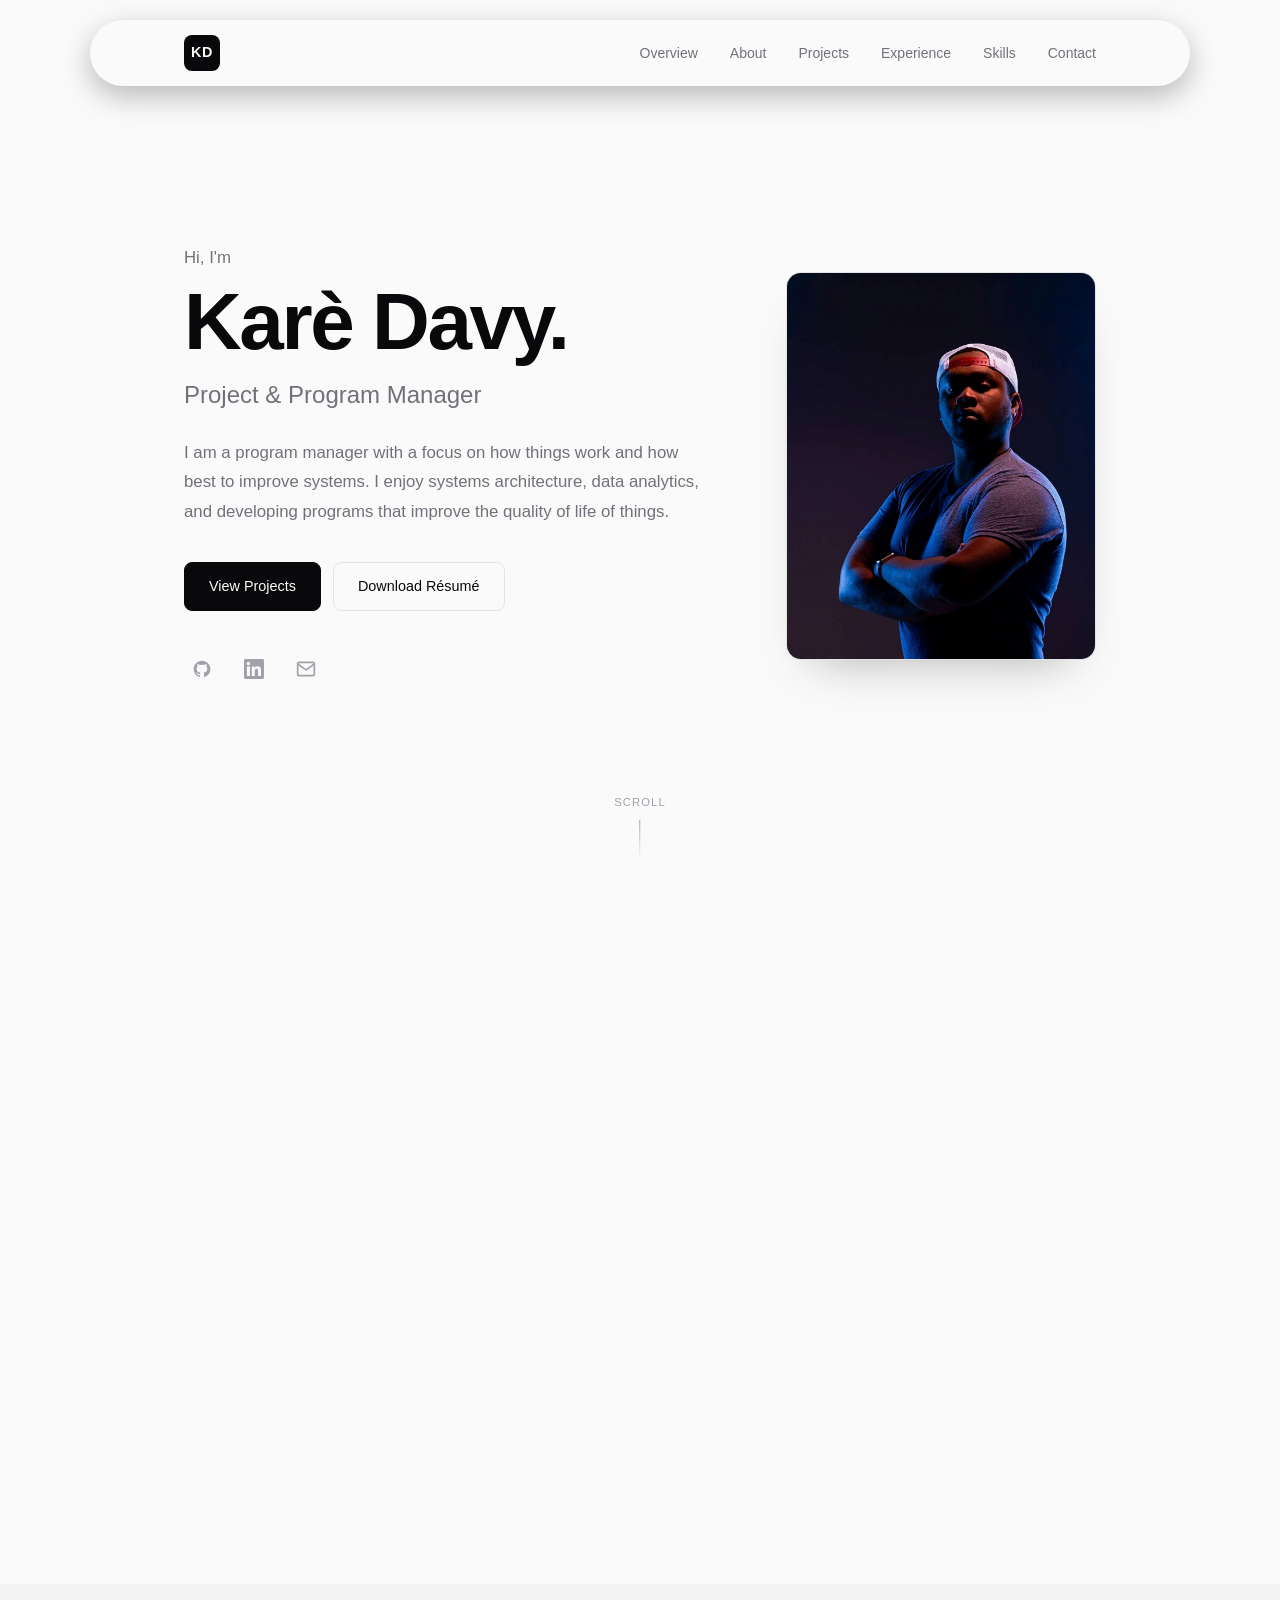
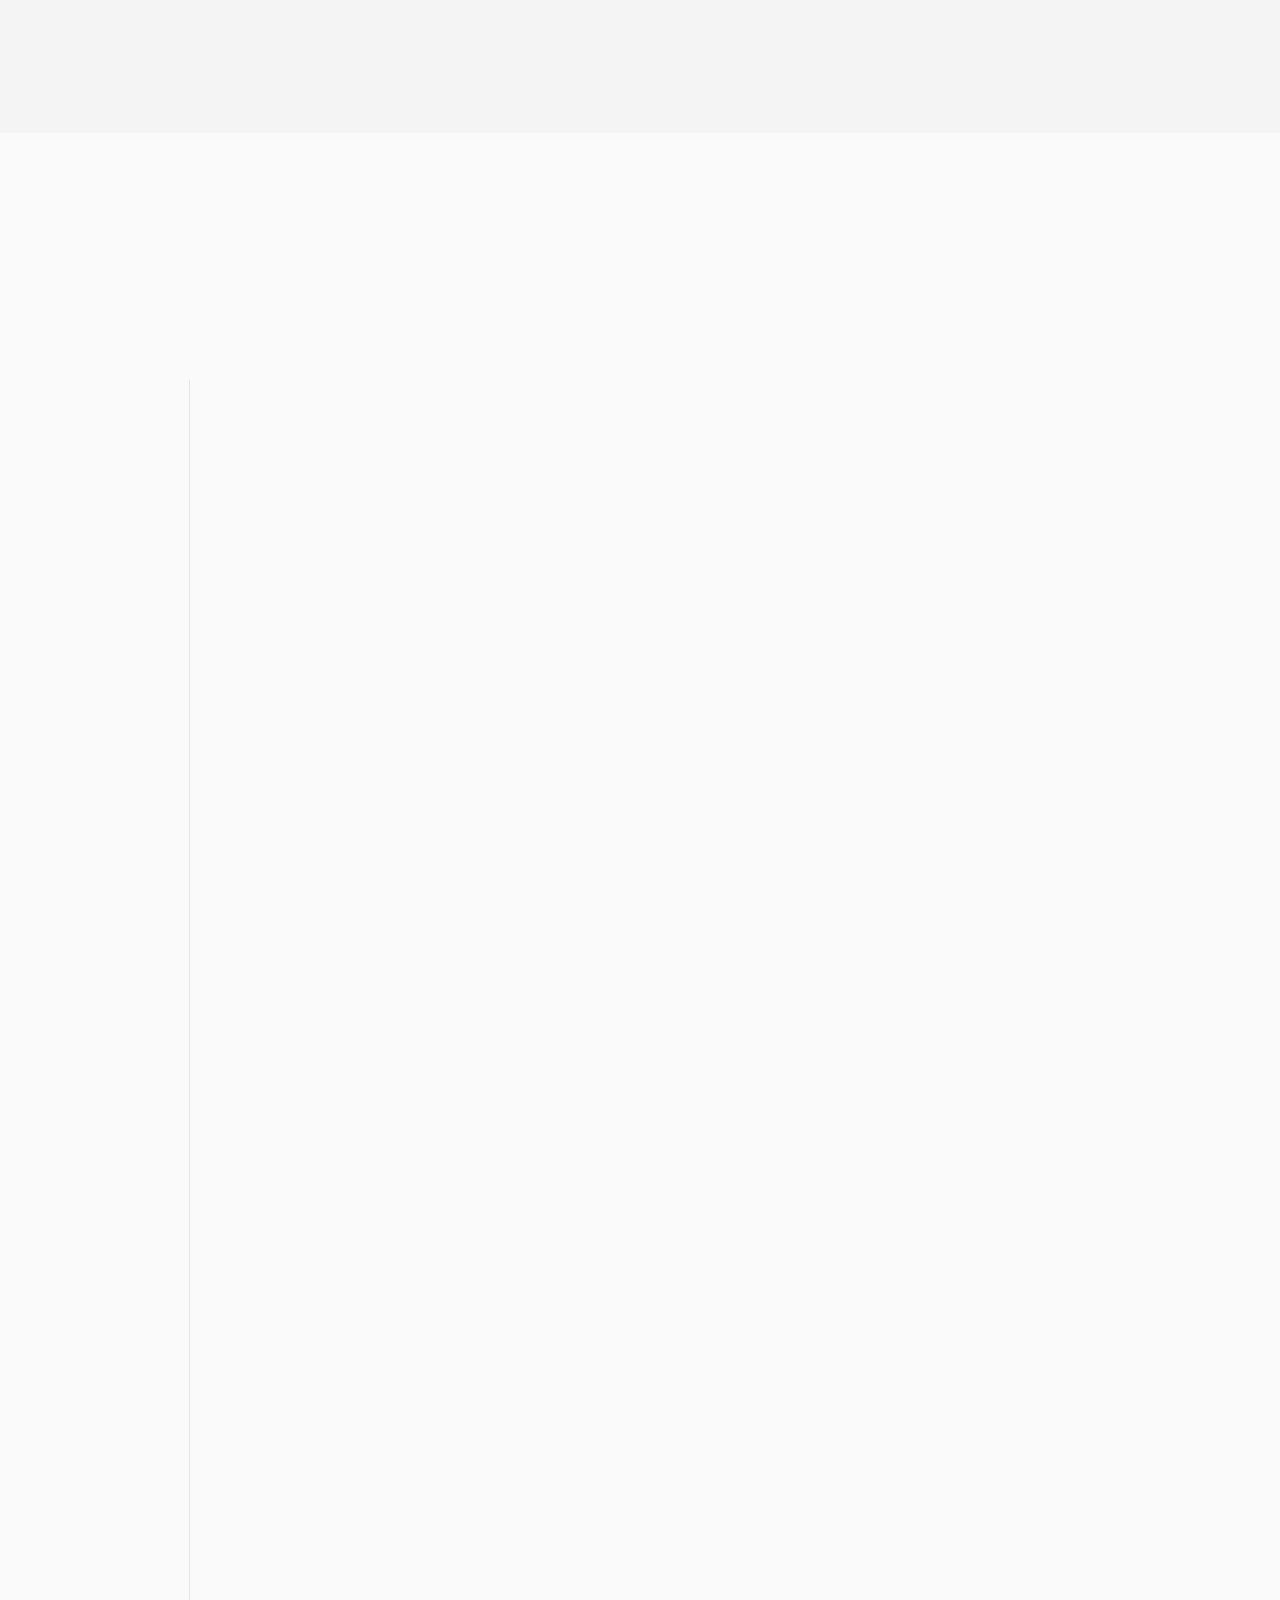
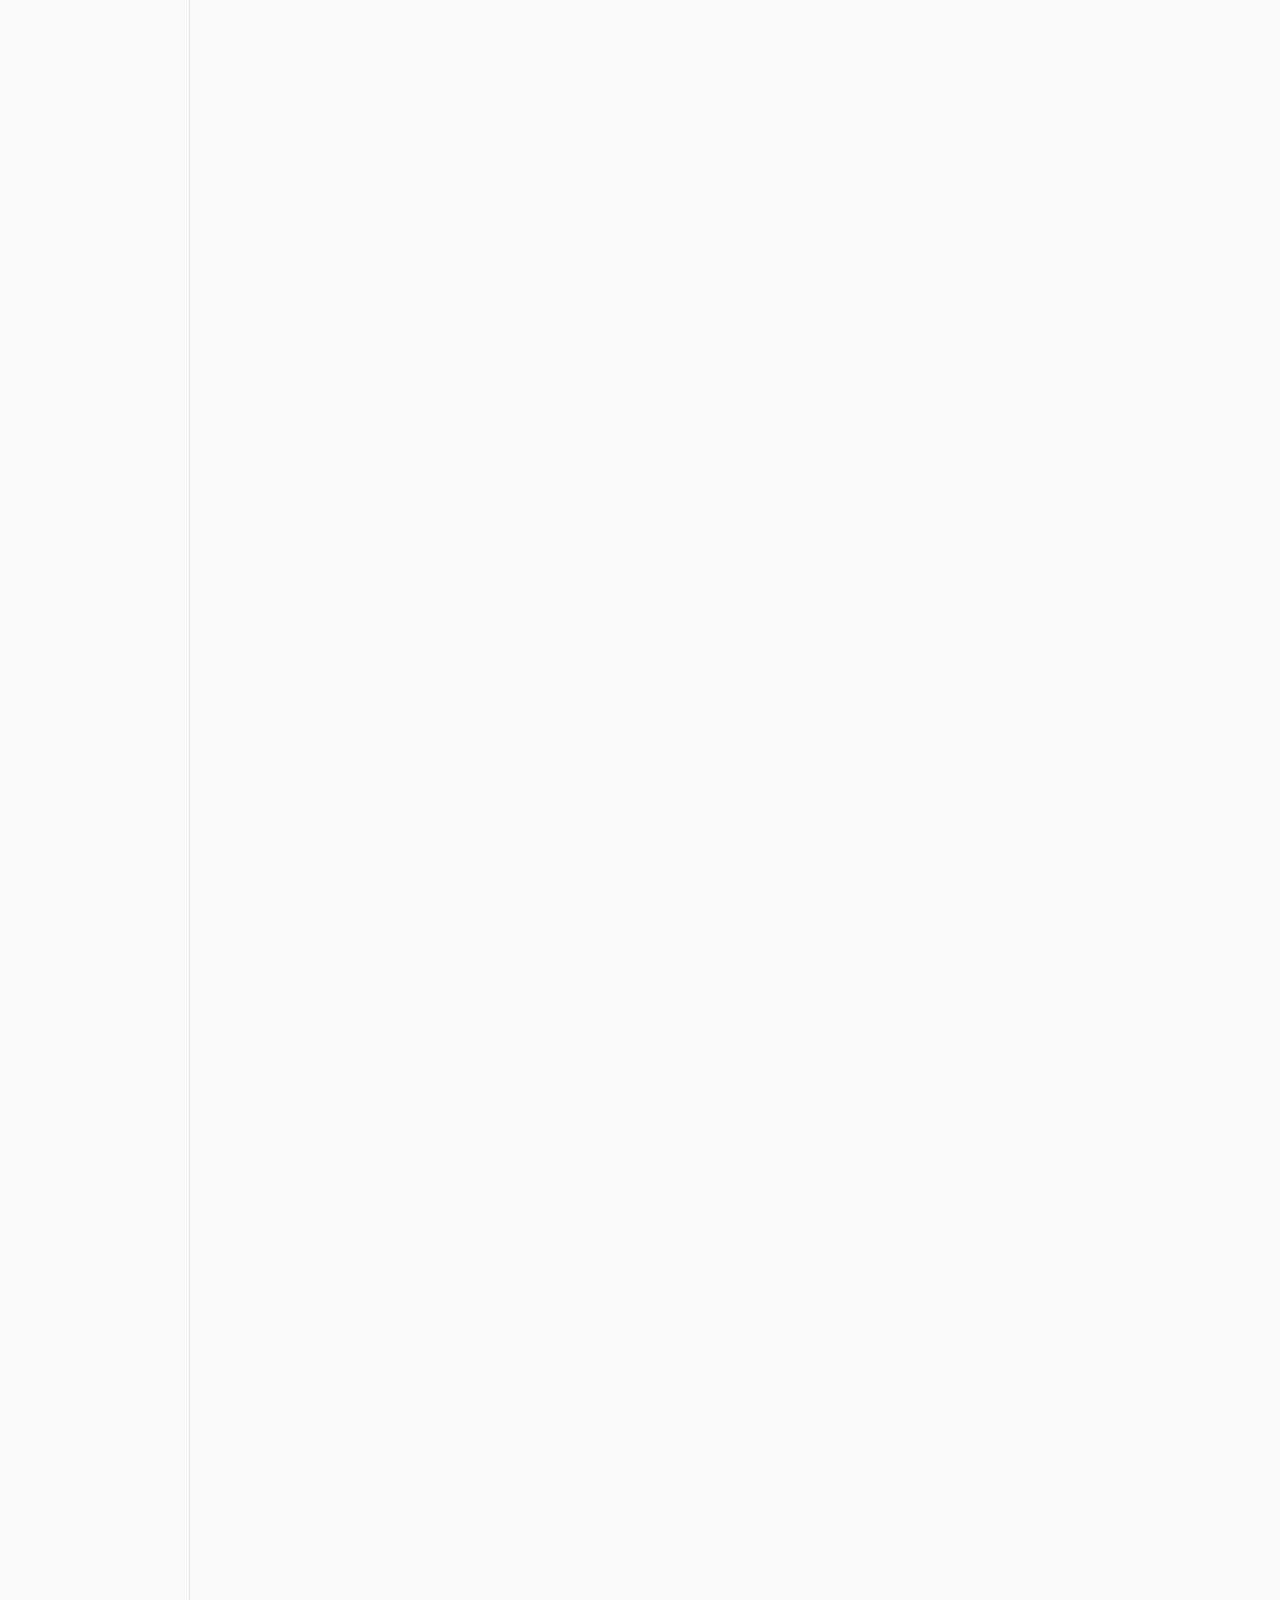
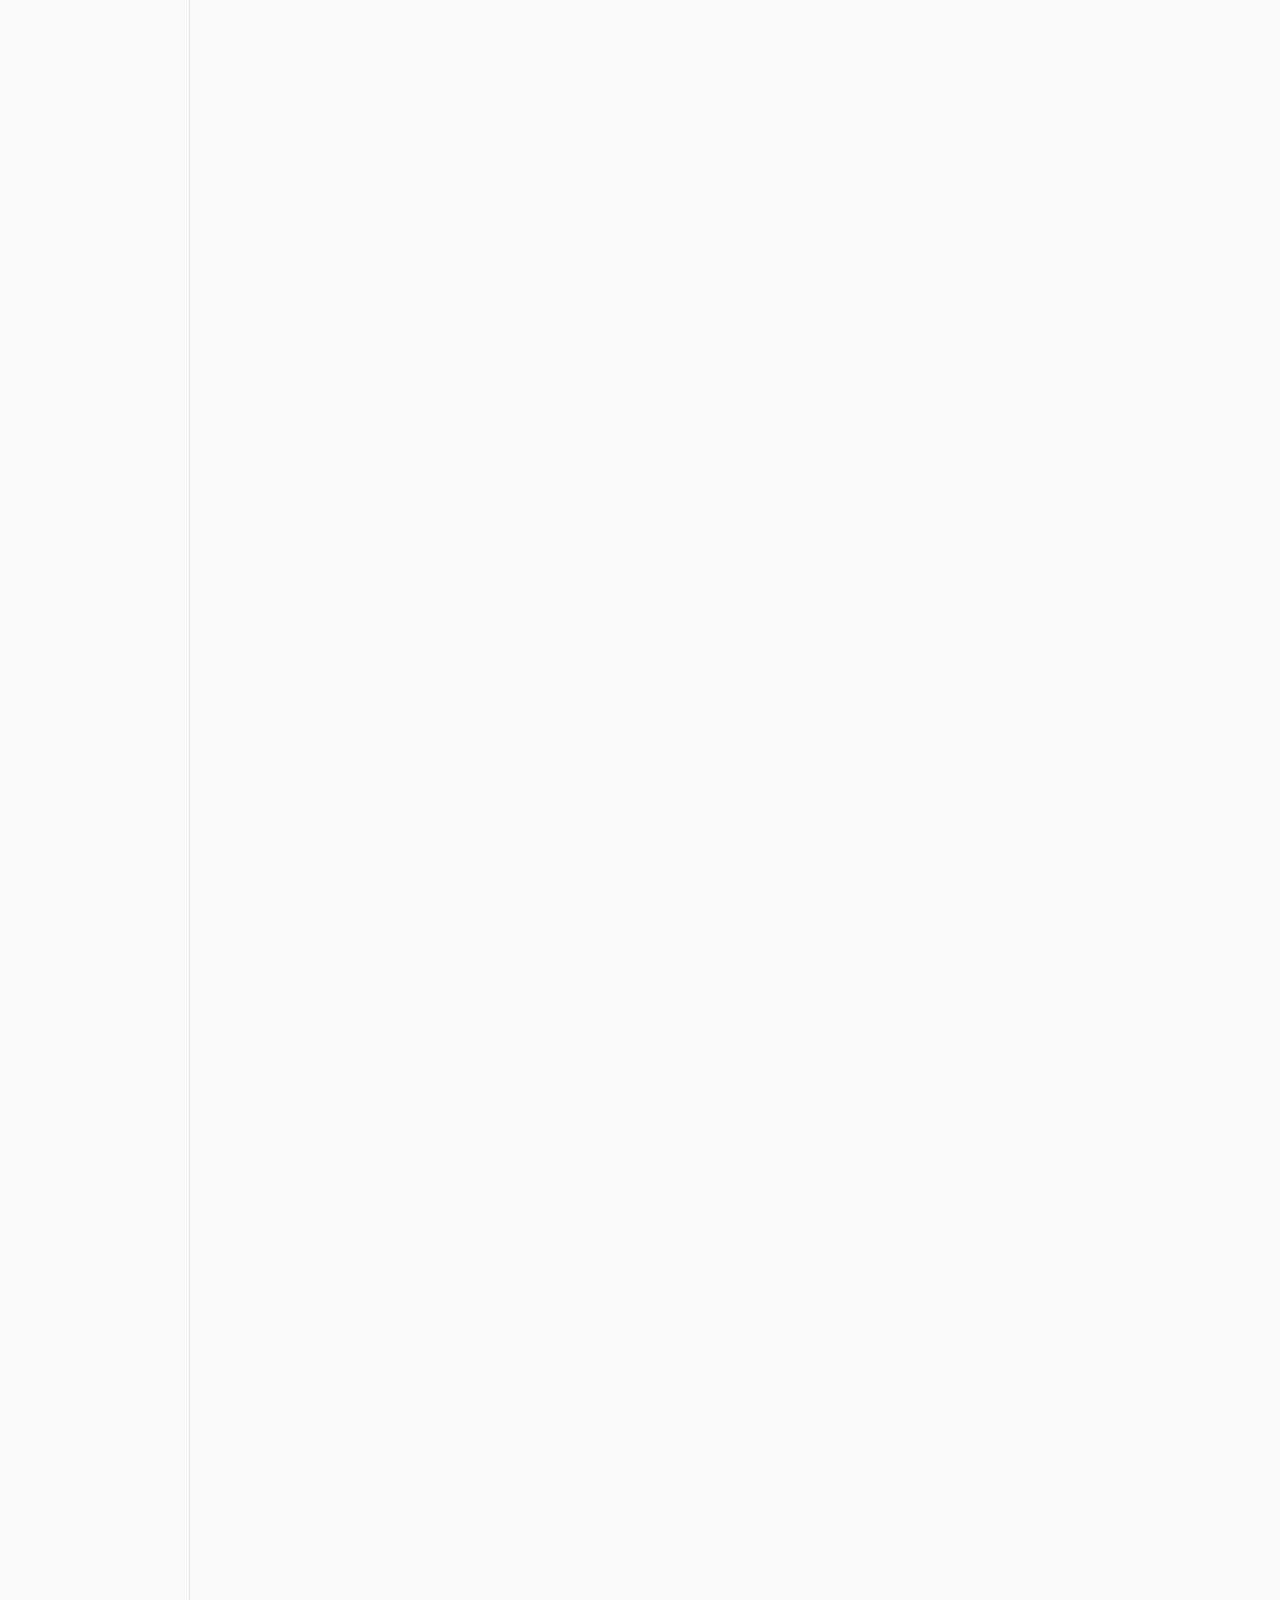
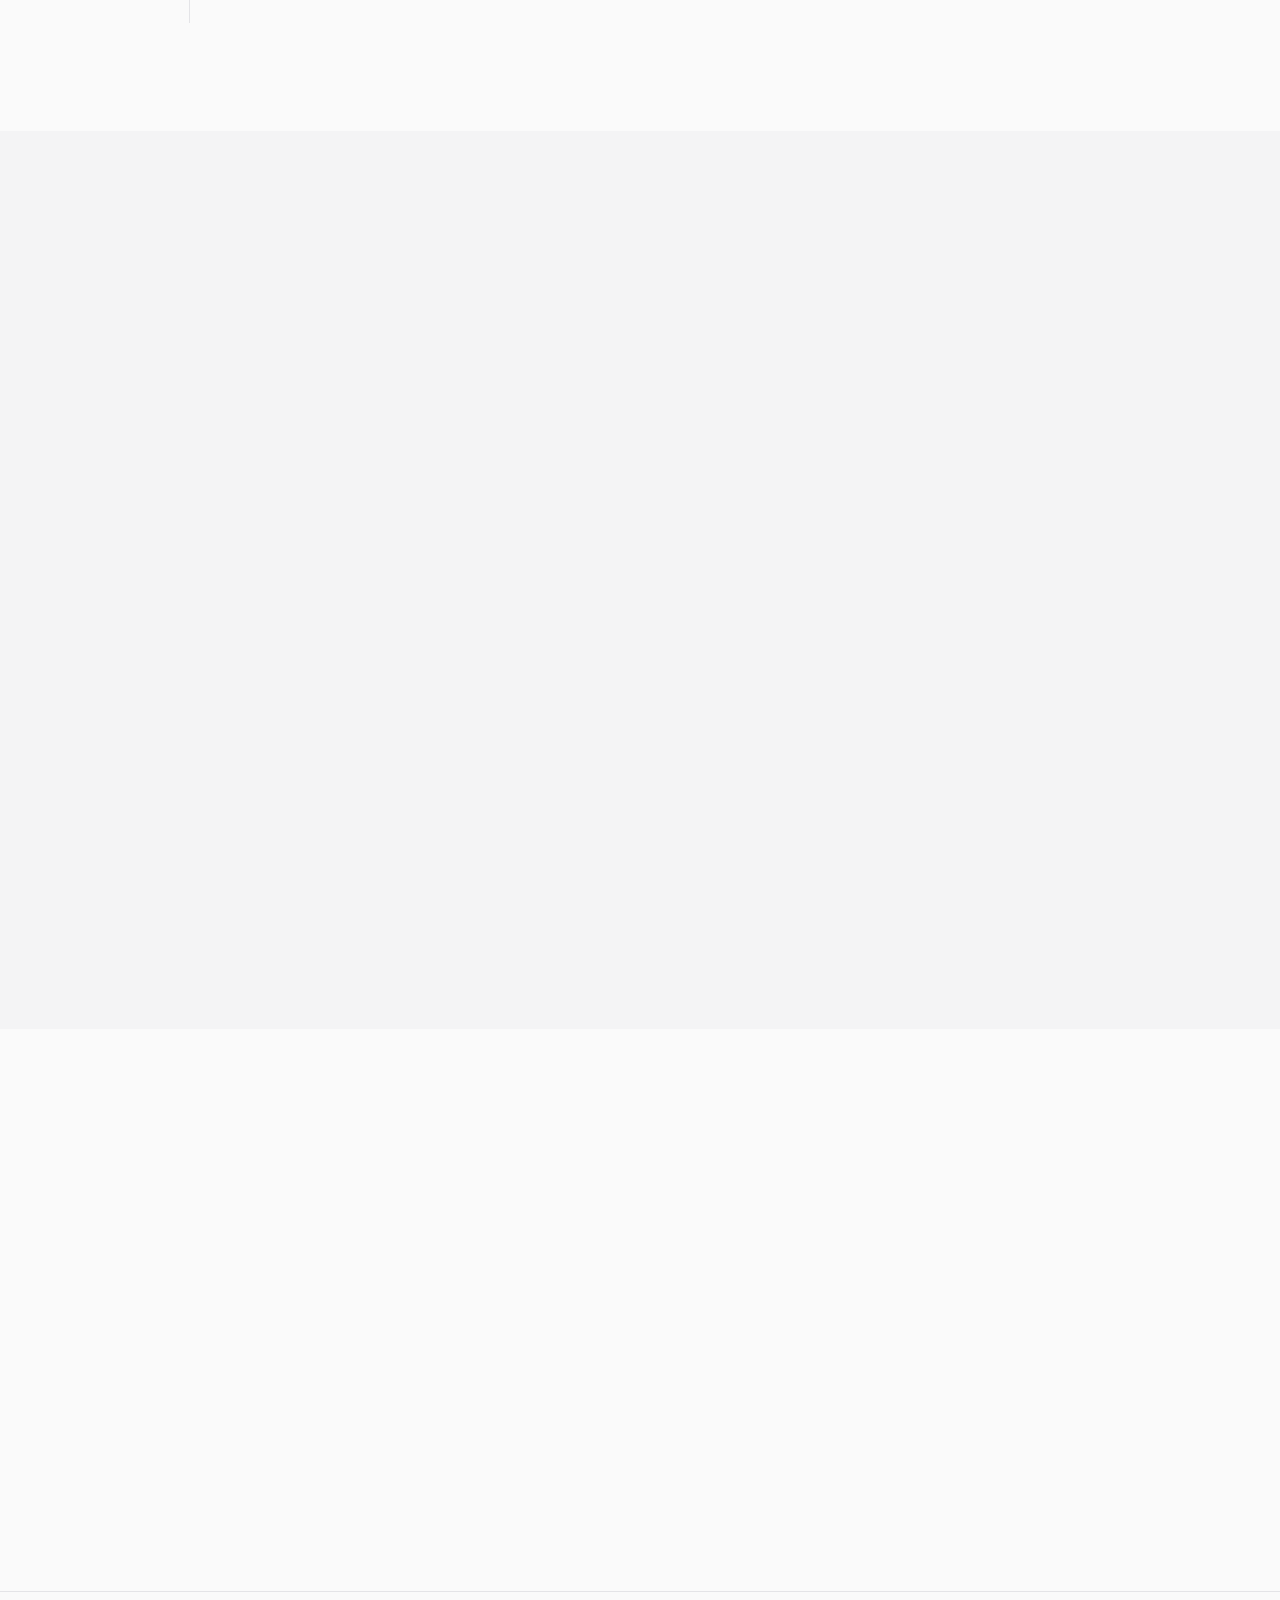
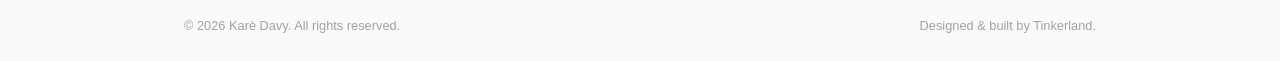
==== commit 44243697: "updates - resume_updates" ====
--- a/index.html
+++ b/index.html
@@ -48,7 +48,7 @@
       </p>
       <div class="hero__cta reveal">
         <a href="#projects" class="btn btn--primary">View Projects</a>
-        <a href="assests/KareDavy_Senior_Program_Manager_Resume.pdf" class="btn btn--outline" target="_blank"
+        <a href="assests/Kare_Davy_Full_Senior_Program_Manager_Resume.pdf" class="btn btn--outline" target="_blank"
           rel="noopener noreferrer">Download Résumé</a>
       </div>
       <div class="hero__social reveal">
@@ -206,14 +206,10 @@
         <!-- <h2>Tinkerer. Systems thinker. Community builder.</h2> -->
 
         <p>
-          Driven by community building and the betterment of others,
-          I am a technical program and product leader with experience delivering
-          data-driven platforms and operational systems across AI, logistics, and
-          enterprise environments. Proven track record of leading cross-functional initiatives
-          end-to-end, building scalable ETL pipelines and analytics frameworks, and driving
-          measurable business impact through process optimization and technology integration.
-          Combining strong technical fluency with disciplined project execution, stakeholder alignment, and strategic
-          decision-making.
+          Technical program and product manager with experience delivering data platforms and operational 
+          systems across logistics, construction, and enterprise environments. Track record spanning a $20M+ 
+          renovation portfolio, $600M+ in asset accountability, and end-to-end data pipelines, with measurable 
+          gains in delivery time and cost recovery.
 
         </p>
         <p>
@@ -261,7 +257,7 @@
           </div>
         </div>
         <a href="case-studies/jamaicanfood.html">
-          <img src="assests/JamaicanFood_Logo_small.png" alt="JamaicanFood logo" class="case-hero__logo" />
+          <img src="assests/JamaicanFood_Logo_small.png" alt="JamaicanFood logo" class="project-card__logo" />
         </a>
         <h3 class="project-card__title">JamaicanFood: Recipe Box Builder</h3>
         <p class="project-card__desc">
@@ -295,7 +291,7 @@
           </div>
         </div>
         <a href="case-studies/jdms.html">
-          <img src="assests/logo-mini-green.png" alt="Jamaica Drone Mapping Services logo" class="case-hero__logo" />
+          <img src="assests/logo-mini-green.png" alt="Jamaica Drone Mapping Services logo" class="project-card__logo" />
         </a>
         <h3 class="project-card__title">JDMS: Disaster Planning, Mitigation, Response, & Data Collection</h3>
         <p class="project-card__desc">
@@ -326,7 +322,7 @@
           </div>
         </div>
         <a href="case-studies/skunkworks-flywheel.html">
-          <img src="assests/skunkworks_logo_gray.png" alt="Project Skunkworks logo" class="case-hero__logo" />
+          <img src="assests/skunkworks_logo_gray.png" alt="Project Skunkworks logo" class="project-card__logo" />
         </a>
         <h3 class="project-card__title">Project Skunkworks: Flywheel Adoption Accelerator</h3>
         <p class="project-card__desc">
@@ -362,7 +358,7 @@
           </div>
         </div>
         <a href="case-studies/strada.html">
-          <img src="assests/strada_black_logo_no_background.PNG" alt="Strada brand logo" class="case-hero__logo" />
+          <img src="assests/strada_black_logo_no_background.PNG" alt="Strada brand logo" class="project-card__logo" />
         </a>
         <h3 class="project-card__title">Strada: Premium Motorcycle Lifestyle Platform</h3>
         <p class="project-card__desc">
@@ -395,7 +391,7 @@
           </div>
         </div>
         <a href="case-studies/victa.html">
-          <img src="assests/victa_logo.png" alt="VICTA logo" class="case-hero__logo" />
+          <img src="assests/victa_logo.png" alt="VICTA logo" class="project-card__logo" />
         </a>
         <h3 class="project-card__title">VICTA: Veteran Reintegration Program</h3>
         <p class="project-card__desc">
--- a/css/style.css
+++ b/css/style.css
@@ -713,6 +713,13 @@
   display: flex;
   flex-wrap: wrap;
   gap: 6px;
+}
+.project-card__logo {
+  max-width: 70%;
+  max-height: 56px;
+  width: auto;
+  height: auto;
+  object-fit: contain;
 }
 
 /* ─── Timeline ─── */
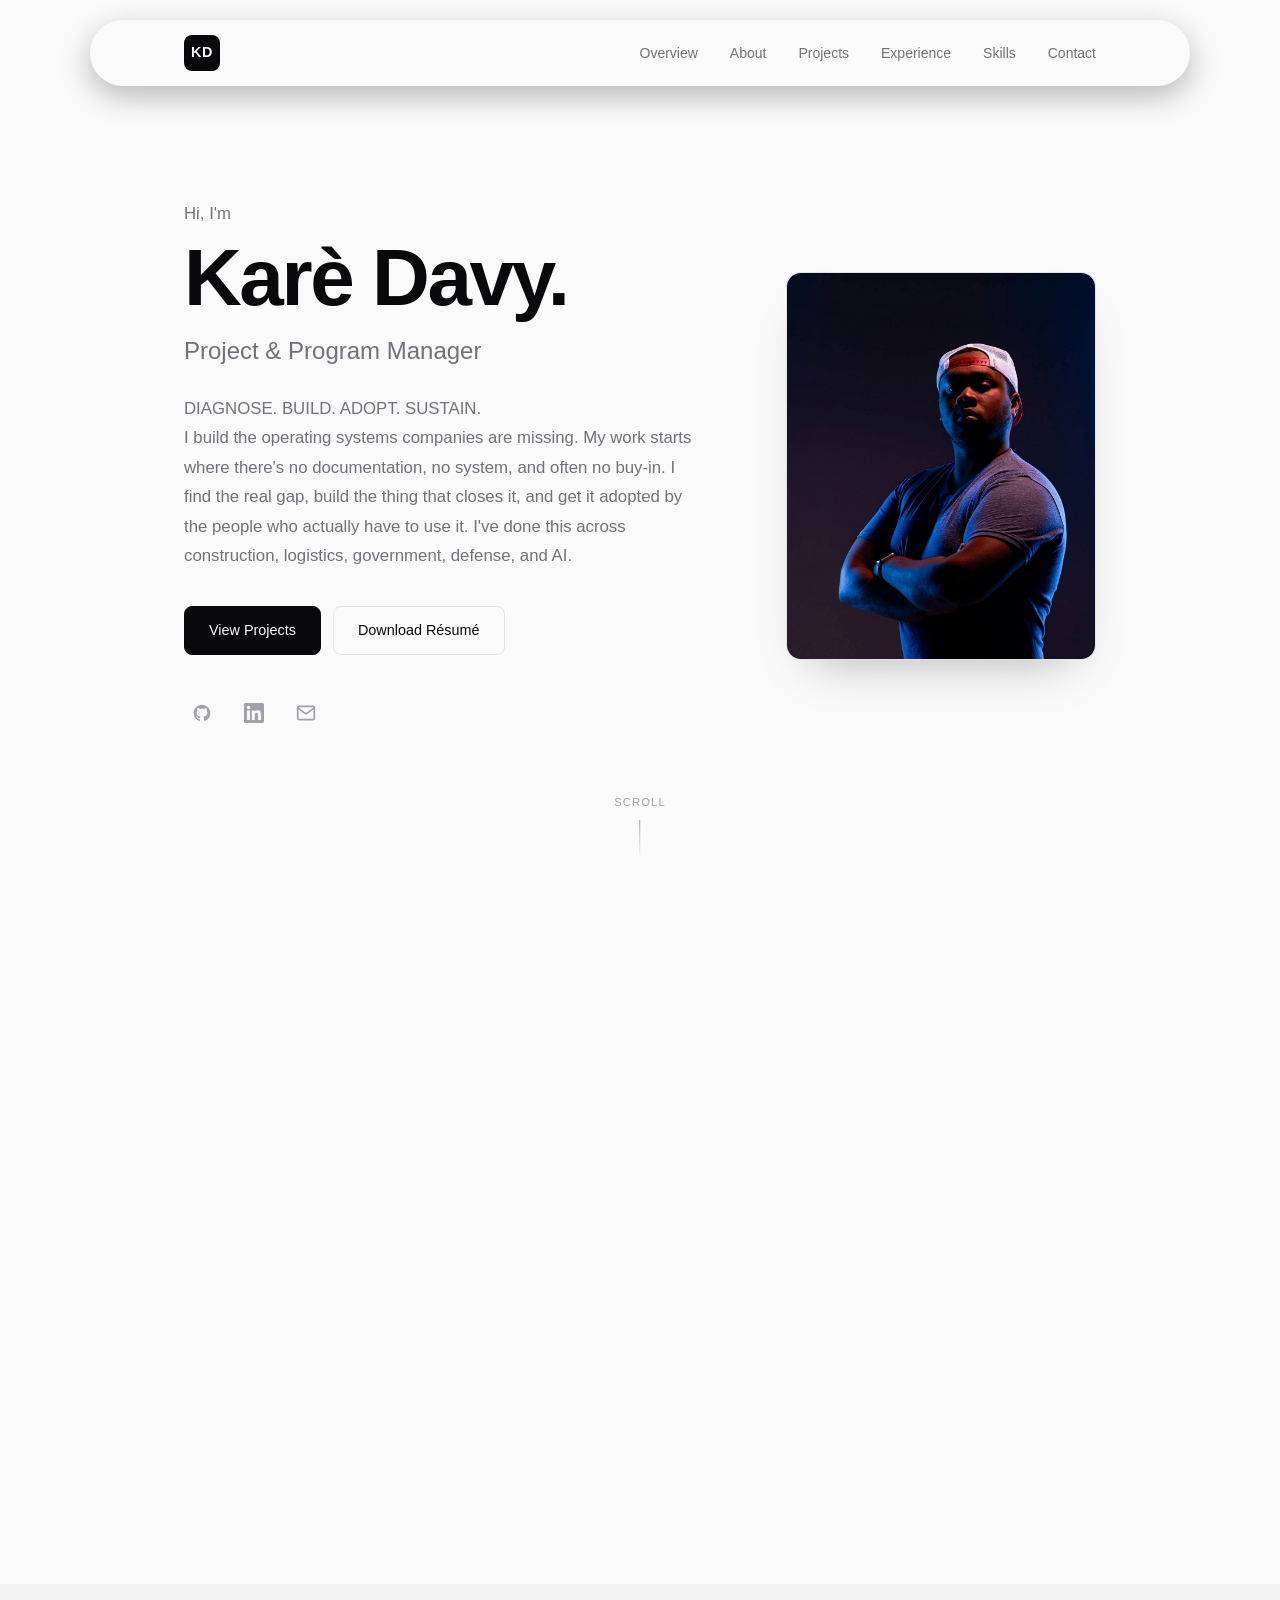
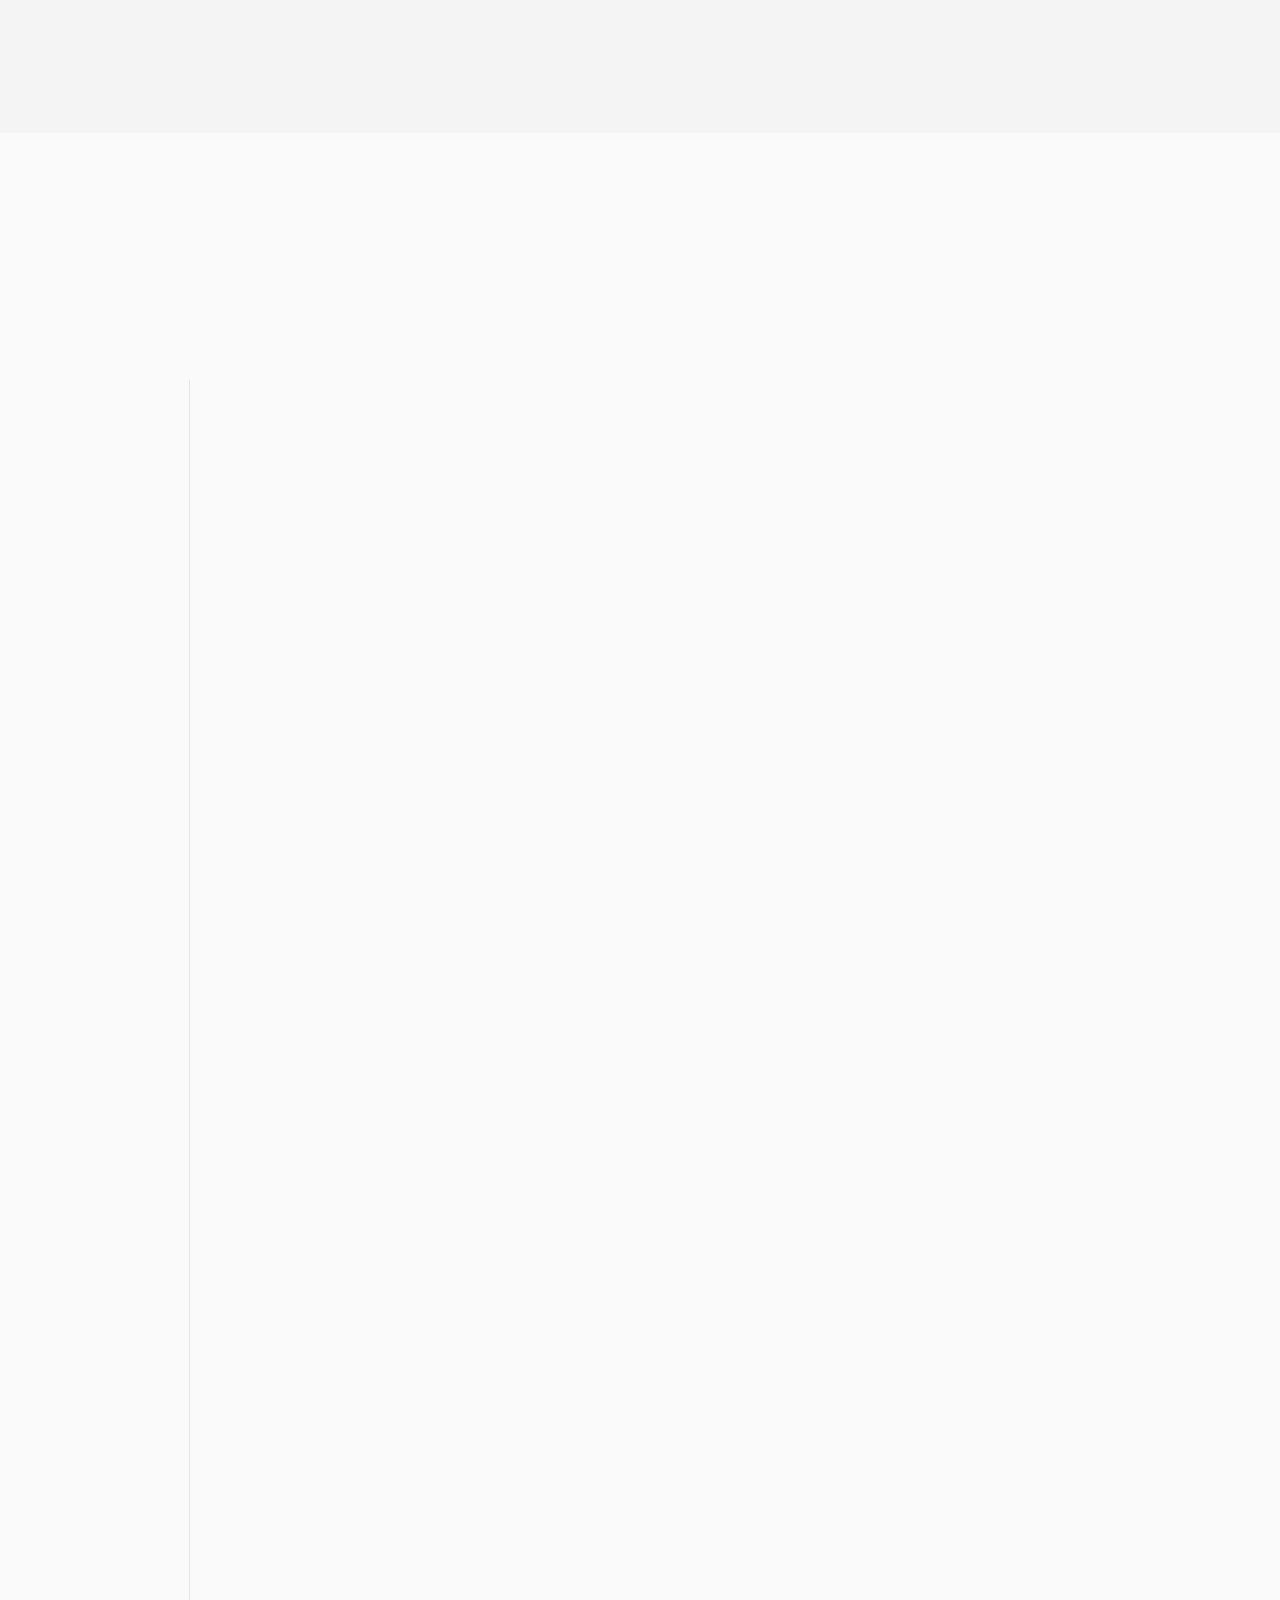
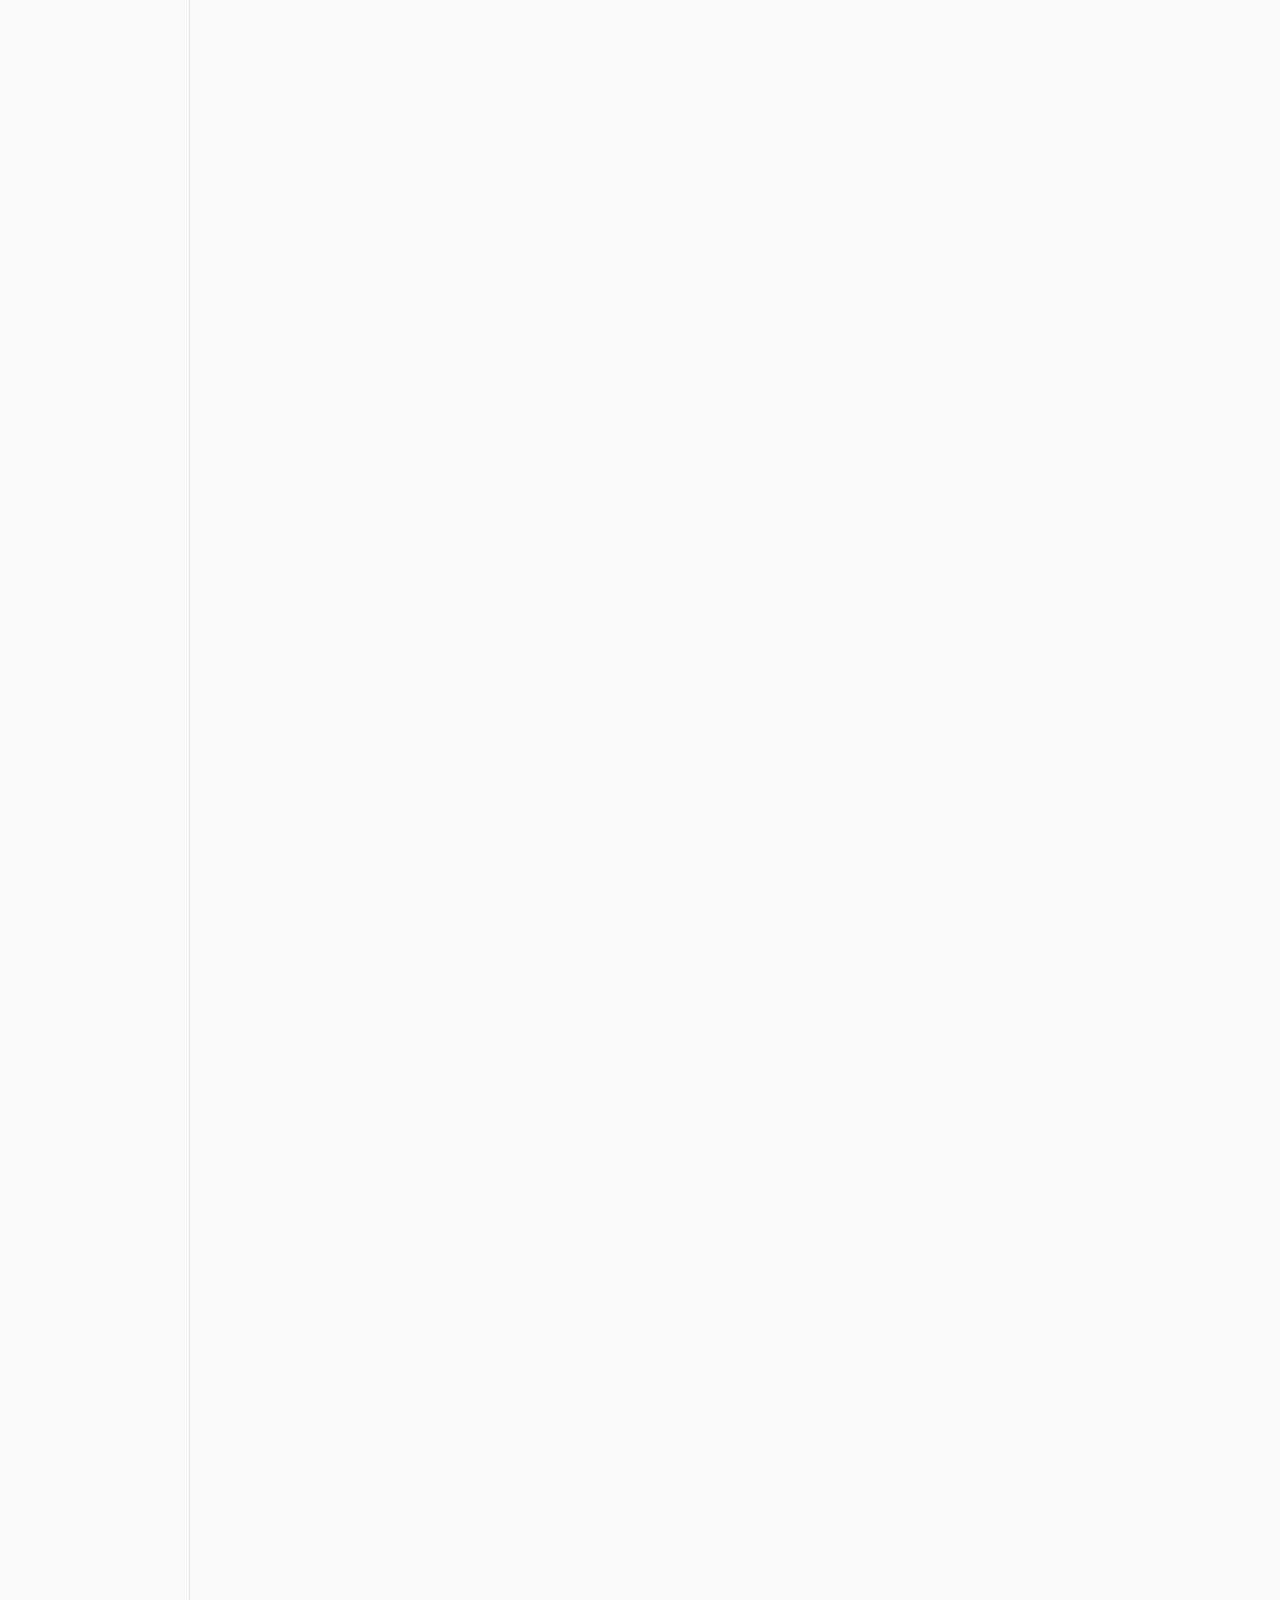
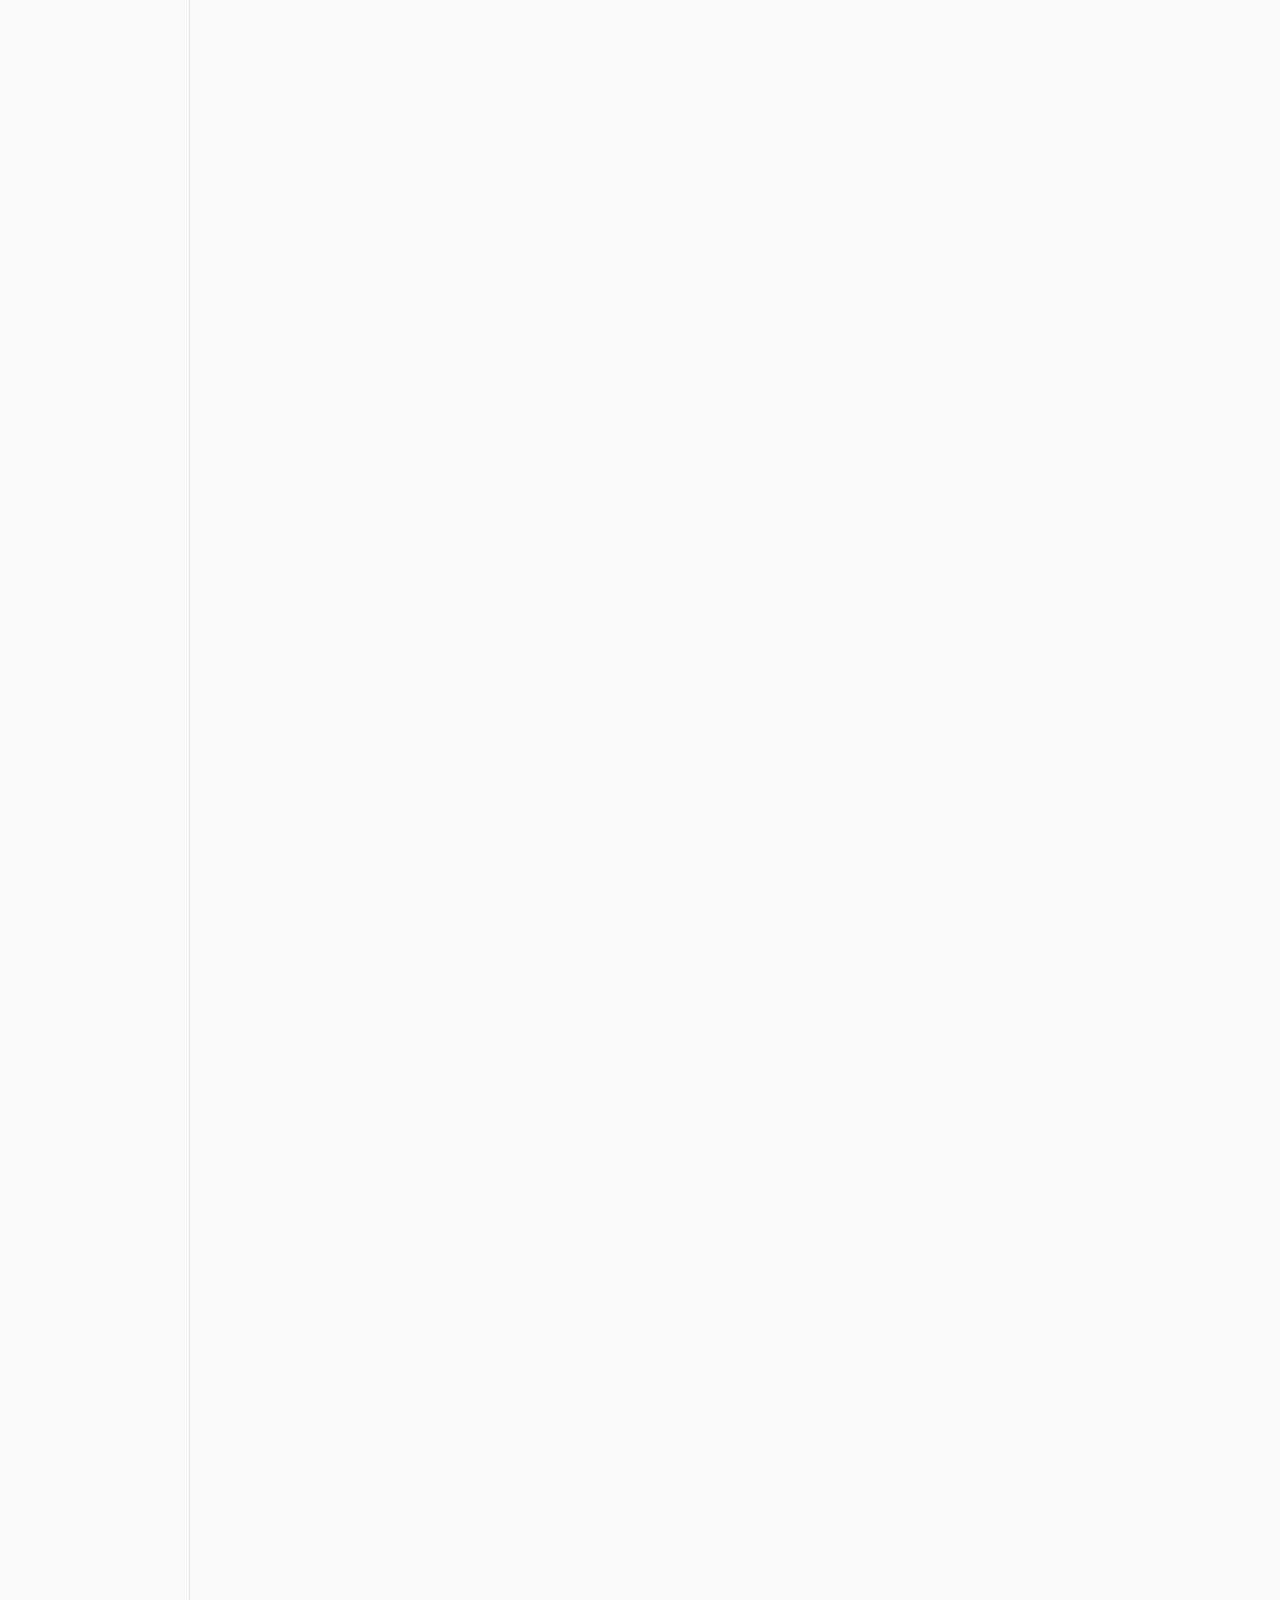
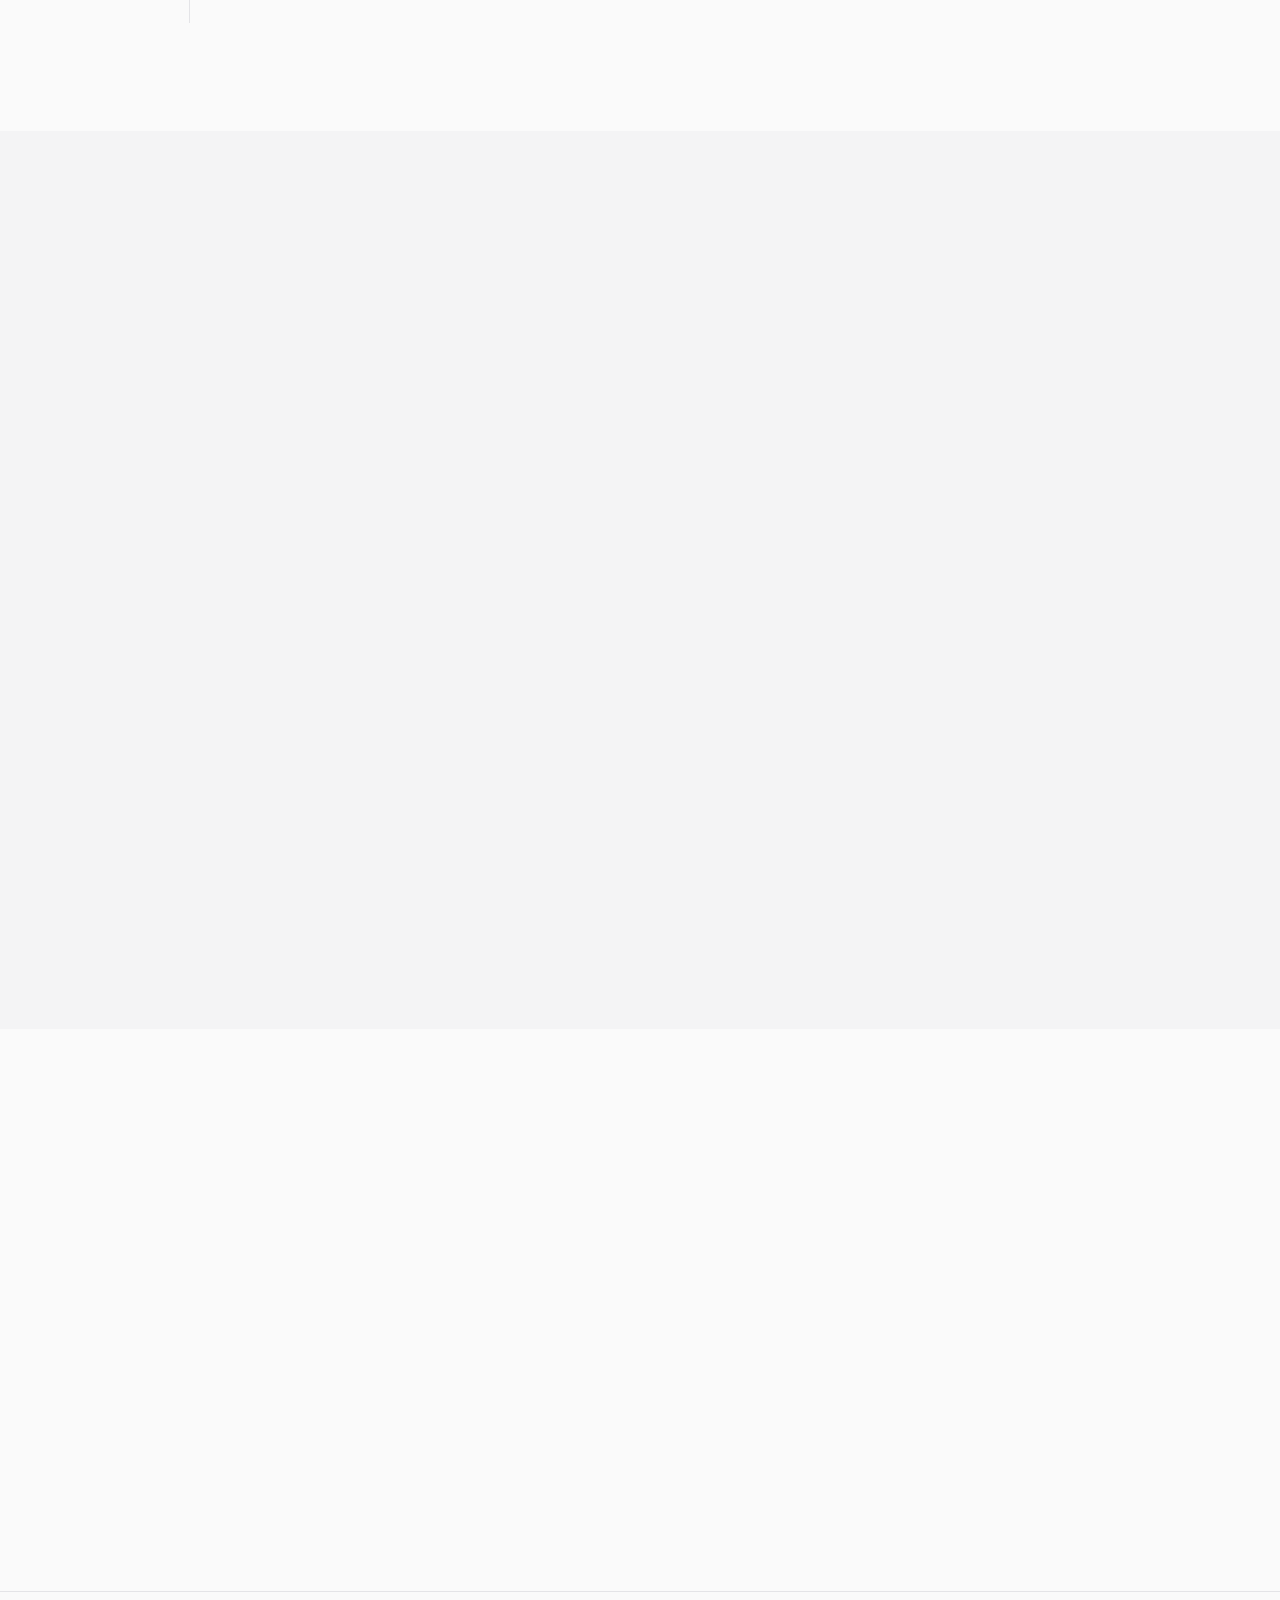
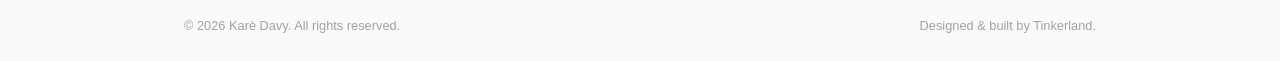
==== commit 70bd944b: "update - updates and fixes" ====
--- a/index.html
+++ b/index.html
@@ -43,8 +43,11 @@
       <h1 class="hero__name reveal">Karè Davy.</h1>
       <p class="hero__title reveal">Project &amp; Program Manager</p>
       <p class="hero__bio reveal">
-         I am a program manager with a focus on how things work and how best to improve systems. 
-         I enjoy systems architecture, data analytics, and developing programs that improve the quality of life of things.
+         DIAGNOSE. BUILD. ADOPT. SUSTAIN.<br>
+         I build the operating systems companies are missing. 
+         My work starts where there's no documentation, no system, and often no buy-in. 
+         I find the real gap, build the thing that closes it, and get it adopted by the people who actually have to use it.
+         I've done this across construction, logistics, government, defense, and AI. 
       </p>
       <div class="hero__cta reveal">
         <a href="#projects" class="btn btn--primary">View Projects</a>
@@ -207,7 +210,7 @@
 
         <p>
           Technical program and product manager with experience delivering data platforms and operational 
-          systems across logistics, construction, and enterprise environments. Track record spanning a $20M+ 
+          systems across logistics, construction, and enterprise environments. Track record spanning a $10M+ 
           renovation portfolio, $600M+ in asset accountability, and end-to-end data pipelines, with measurable 
           gains in delivery time and cost recovery.
 
@@ -322,7 +325,7 @@
           </div>
         </div>
         <a href="case-studies/skunkworks-flywheel.html">
-          <img src="assests/skunkworks_logo_gray.png" alt="Project Skunkworks logo" class="project-card__logo" />
+          <img src="assests/skunkworks_logo_small.png" alt="Project Skunkworks logo" class="project-card__logo" />
         </a>
         <h3 class="project-card__title">Project Skunkworks: Flywheel Adoption Accelerator</h3>
         <p class="project-card__desc">
@@ -358,7 +361,7 @@
           </div>
         </div>
         <a href="case-studies/strada.html">
-          <img src="assests/strada_black_logo_no_background.PNG" alt="Strada brand logo" class="project-card__logo" />
+          <img src="assests/strada_wheel_logo.png" alt="Strada brand logo" class="project-card__logo" />
         </a>
         <h3 class="project-card__title">Strada: Premium Motorcycle Lifestyle Platform</h3>
         <p class="project-card__desc">
@@ -391,7 +394,7 @@
           </div>
         </div>
         <a href="case-studies/victa.html">
-          <img src="assests/victa_logo.png" alt="VICTA logo" class="project-card__logo" />
+          <img src="assests/victa_logo_small.png" alt="VICTA logo" class="project-card__logo" />
         </a>
         <h3 class="project-card__title">VICTA: Veteran Reintegration Program</h3>
         <p class="project-card__desc">
@@ -824,11 +827,11 @@
       Whether you have a project in mind or just want to say hello,
       my inbox is always open.
     </p>
-    <a href="mailto:lukas@lukasnorth.com" class="btn btn--primary btn--lg reveal">
+    <a href="mailto:karedavy@outlook.com" class="btn btn--primary btn--lg reveal">
       Say hello →
     </a>
     <div class="contact__links reveal">
-      <a href="https://github.com/lukasanorth" target="_blank" rel="noopener noreferrer">GitHub</a>
+      <!-- <a href="https://github.com/lukasanorth" target="_blank" rel="noopener noreferrer">GitHub</a> -->
       <span class="dot">·</span>
       <a href="https://www.linkedin.com/in/karedavy" target="_blank" rel="noopener noreferrer">LinkedIn</a>
       <span class="dot">·</span>
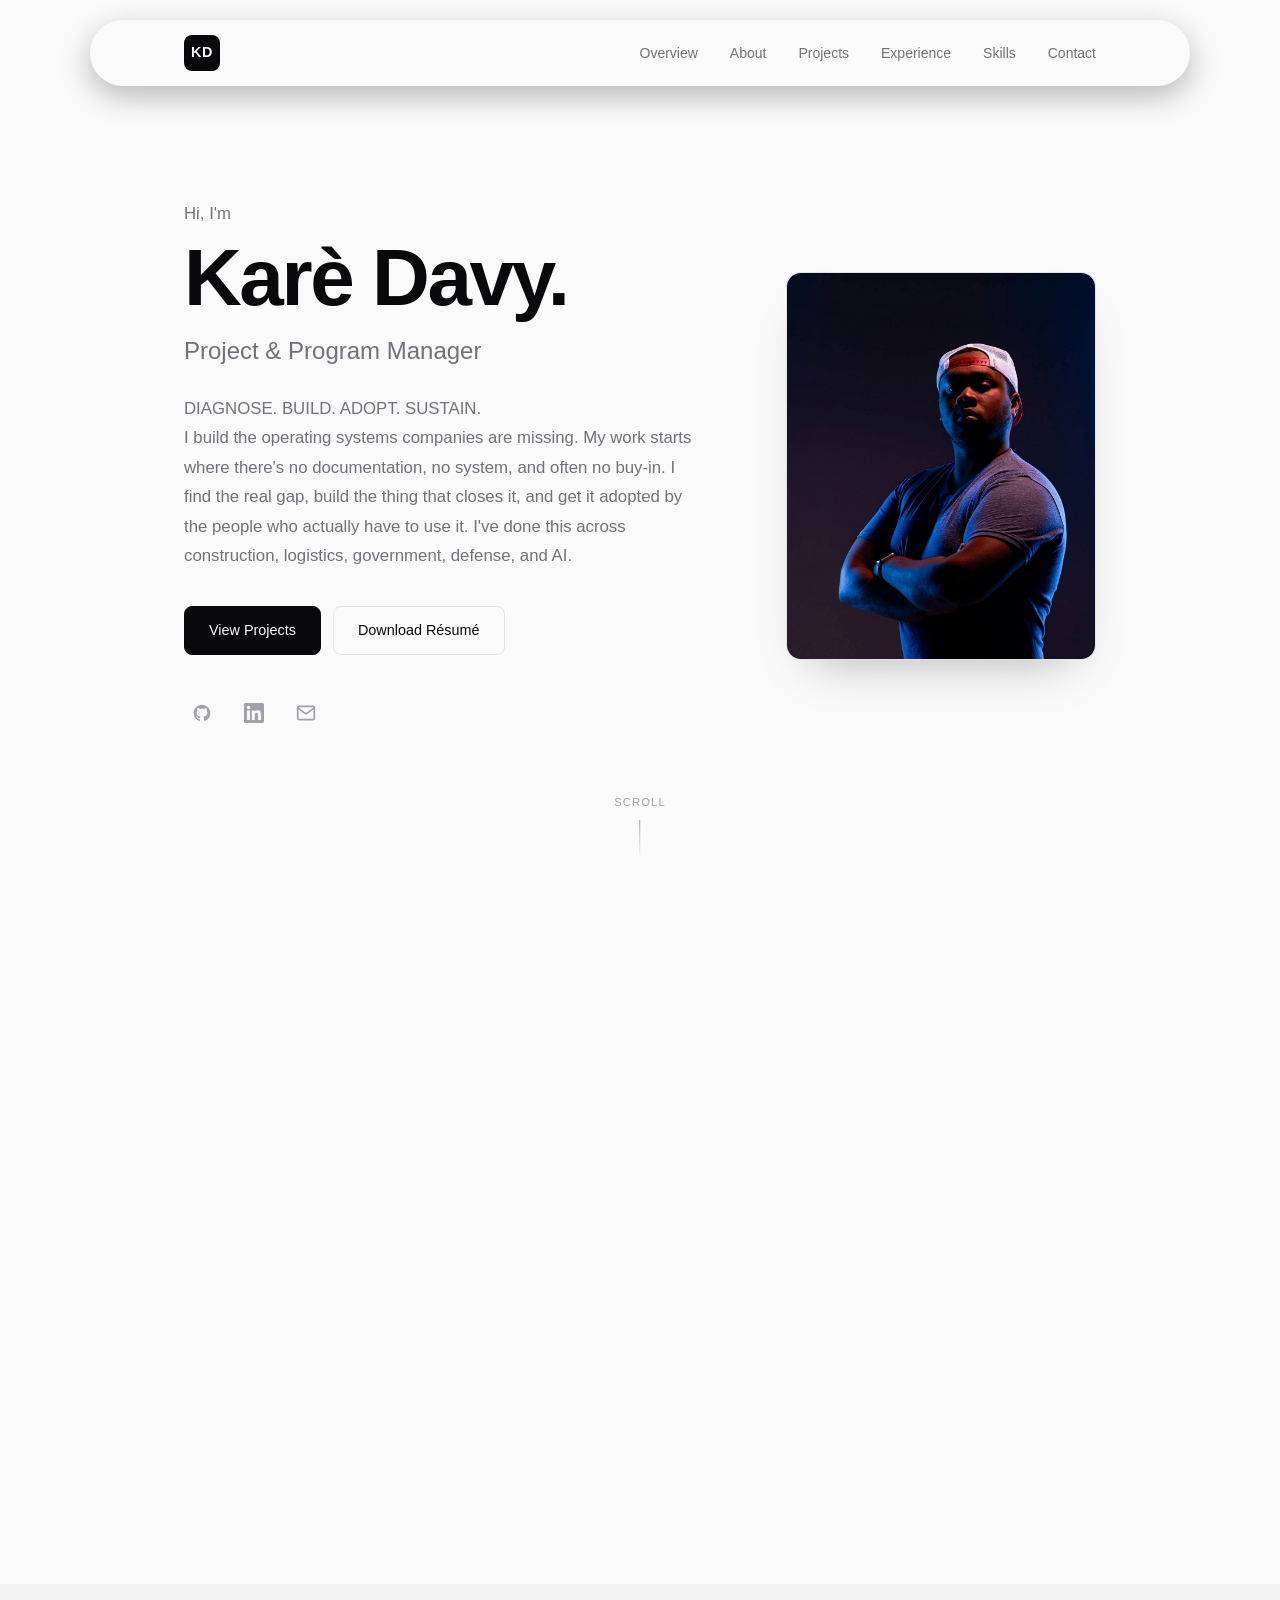
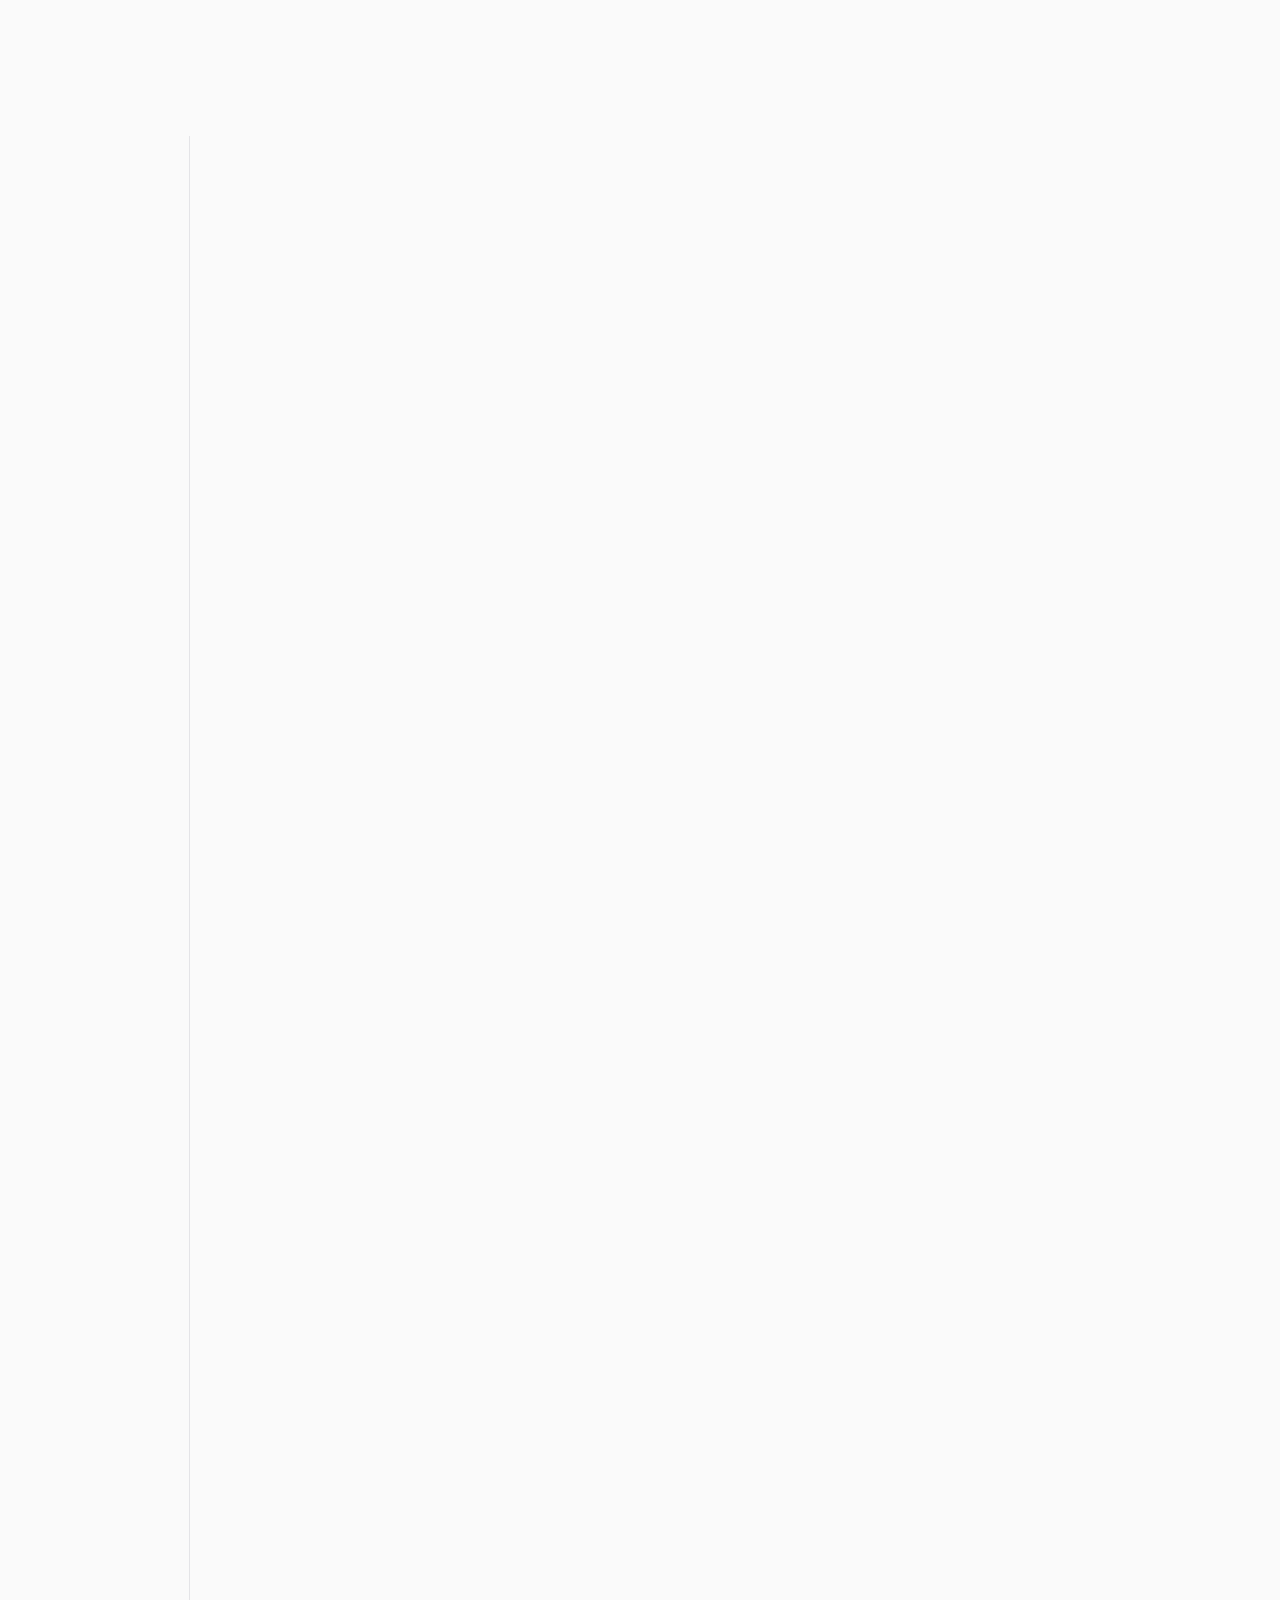
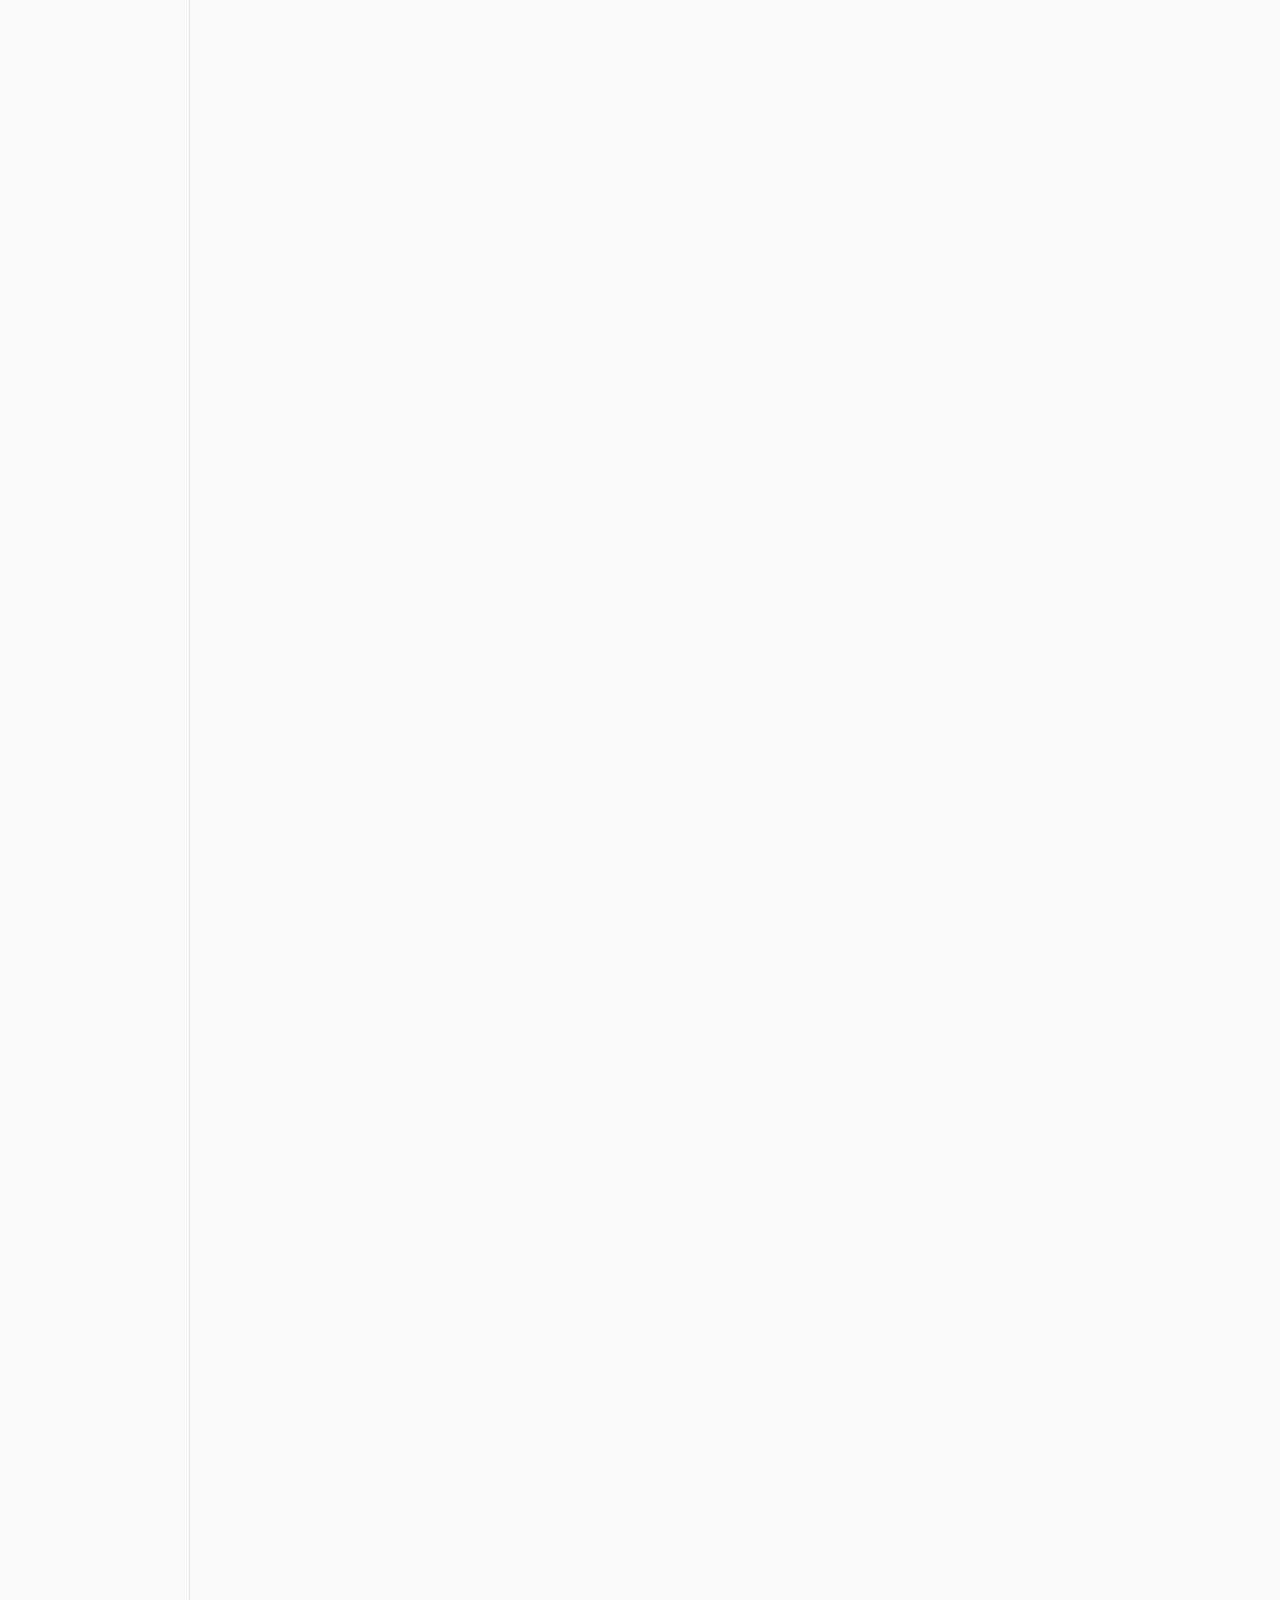
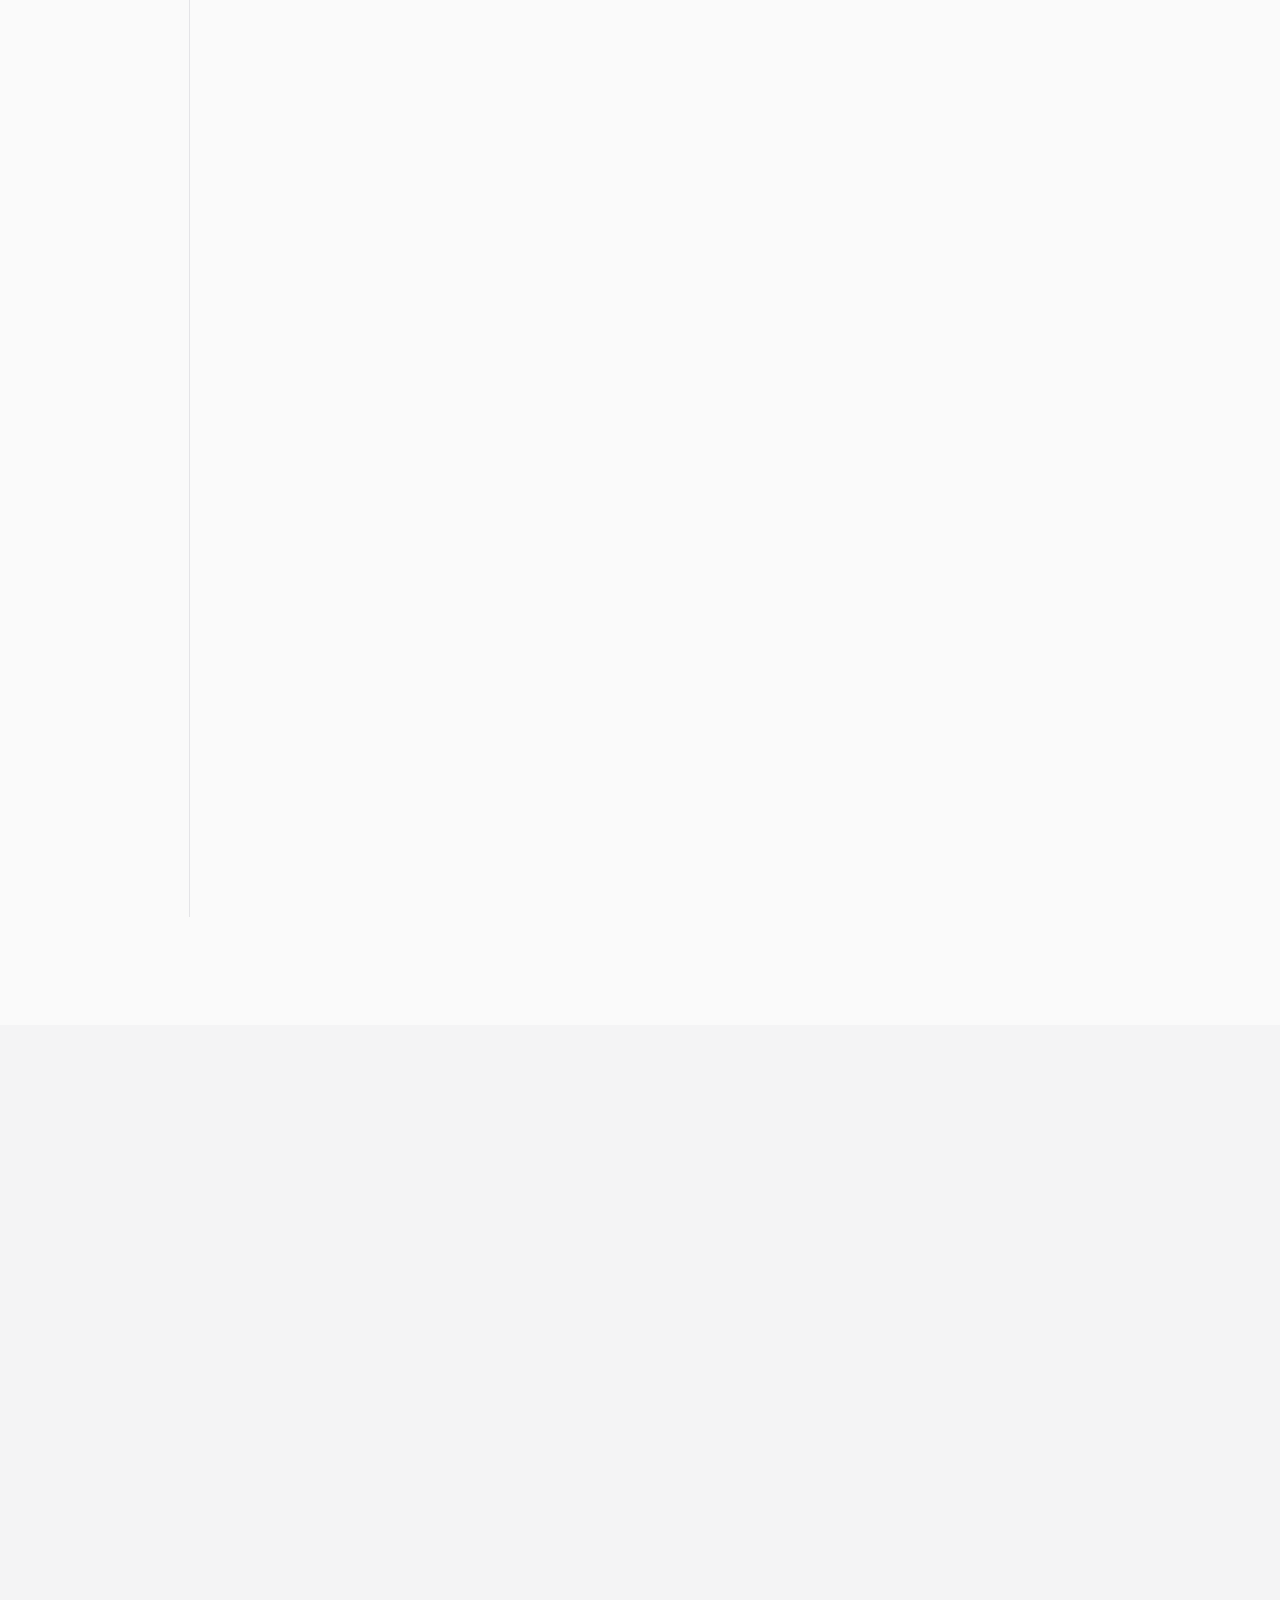
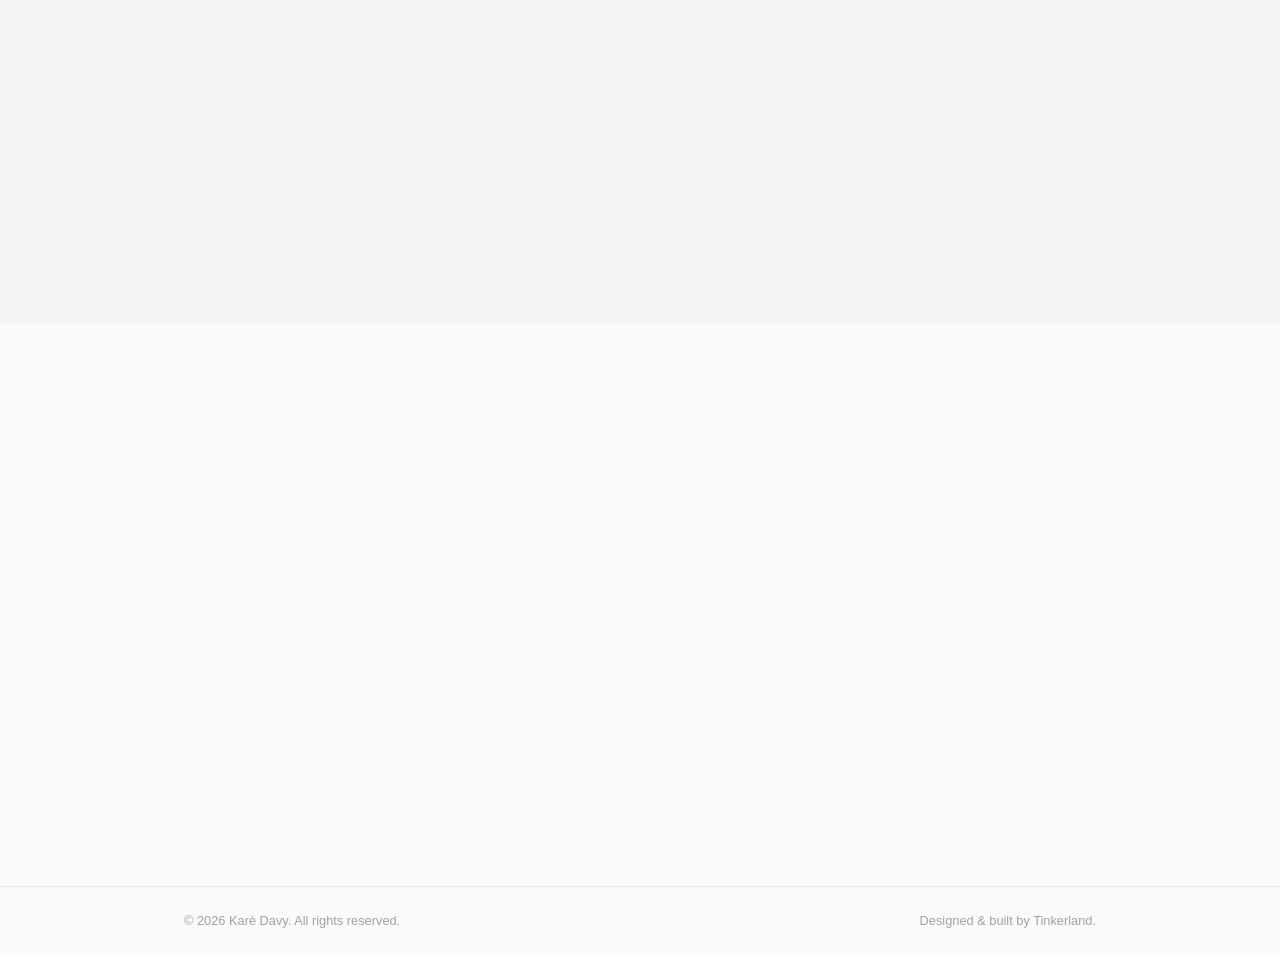
==== commit e7ab1149: "updates - added poppin" ====
--- a/index.html
+++ b/index.html
@@ -129,14 +129,14 @@
             a 38% lift in newsletter subscriptions and increased dealership traffic by 20%.</span>
         </div>
 
-        <div class="overview__item reveal">
+        <!-- <div class="overview__item reveal">
           <span class="overview__role"> Program Manager
             <span class="overview__company">Microsoft</span>
           </span>
           <span class="overview__achievement">Governed a five-month product discovery sprint at Microsoft, delivering on
             time
             with zero scope overruns, producing a complete ETL pipeline, statistical model, and forward roadmap.</span>
-        </div>
+        </div> -->
 
         <div class="overview__item reveal">
           <span class="overview__role">Project Manager
@@ -250,7 +250,7 @@
     <div class="projects__grid">
 
       <!-- JamaicanFood -->
-      <article class="project-card reveal">
+      <!-- <article class="project-card reveal">
         <div class="project-card__header">
           <div class="project-card__icon">
             <svg viewBox="0 0 24 24" fill="none" stroke="currentColor" stroke-width="1.5">
@@ -280,7 +280,7 @@
         </div>
         <a href="case-studies/jamaicanfood.html" class="project-card__cta">Read case study <span
             aria-hidden="true">→</span></a>
-      </article>
+      </article> -->
 
 
       <!-- JDMS -->
@@ -298,9 +298,8 @@
         </a>
         <h3 class="project-card__title">JDMS: Disaster Planning, Mitigation, Response, & Data Collection</h3>
         <p class="project-card__desc">
-          Product strategy for a drone-mapping startup in Jamaica, choosing a
-          disaster-planning wedge, building a proprietary geospatial dataset as the moat,
-          and sequencing the transition from services to recurring platform revenue.
+          A national geo-spatial drone mapping program, delivered across 10 parishes for the Jamaica Agricultural Society, 
+          120 pilots trained in 90 days, and 180 local government. 
         </p>
         <div class="project-card__tags">
           <span class="tag">Product Strategy</span>
@@ -314,7 +313,36 @@
         <a href="case-studies/jdms.html" class="project-card__cta">Read case study <span aria-hidden="true">→</span></a>
       </article>
 
-      <!-- Skunkworks Flywheel -->
+      <!-- Poppin -->
+       <article class="project-card reveal">
+        <div class="project-card__header">
+          <div class="project-card__icon">
+            <svg viewBox="0 0 24 24" fill="none" stroke="currentColor" stroke-width="1.5">
+              <path d="M3 12h18M3 6h18M3 18h18" />
+            </svg>
+          </div>
+        </div>
+        <a href="case-studies/poppin.html">
+          <img src="assests/poppin_logo.svg" alt="Poppin logo" class="project-card__logo" />
+        </a>
+        <h3 class="project-card__title">Poppin: Damage Tracking System</h3>
+        <p class="project-card__desc">
+          A built damage tracking system that recovered $4.7MM in lost revenue and reduced
+          installation delays by 35% across 150+ field vendors.
+        </p>
+        <div class="project-card__tags">
+          <span class="tag">Program Management</span>
+          <span class="tag">Process Design</span>
+          <span class="tag">Systems Thinking</span>
+          <span class="tag">Operational Efficiency</span>
+          <span class="tag">Change Management</span>
+          <span class="tag">Stakeholder Management</span>
+          <span class="tag">Data Analytics</span>
+        </div>
+        <a href="case-studies/poppin.html" class="project-card__cta">Read case study <span aria-hidden="true">→</span></a>
+      </article>
+
+      <!-- Skunkworks Flywheel
       <article class="project-card reveal">
         <div class="project-card__header">
           <div class="project-card__icon">
@@ -346,7 +374,7 @@
         </div>
         <a href="case-studies/skunkworks-flywheel.html" class="project-card__cta">Read case study <span
             aria-hidden="true">→</span></a>
-      </article>
+      </article> -->
 
 
       <!-- Strada -->
@@ -463,12 +491,12 @@
         </div>
       </div>
 
-      <div class="timeline__item reveal">
+      <!-- <div class="timeline__item reveal">
         <div class="timeline__marker"></div>
         <div class="timeline__content">
-          <div class="timeline__meta">
+          <div class="timeline__meta"> -->
             <!-- <span class="timeline__date">2024 — 2025</span> -->
-            <span class="timeline__type">Full-time</span>
+            <!-- <span class="timeline__type">Full-time</span>
           </div>
           <h3 class="timeline__role">Program Manager</h3>
           <p class="timeline__company">Microsoft · New York, NY</p>
@@ -490,7 +518,7 @@
             <span class="tag">Machine Learning</span>
           </div>
         </div>
-      </div>
+      </div> -->
 
       <div class="timeline__item reveal">
         <div class="timeline__marker"></div>
